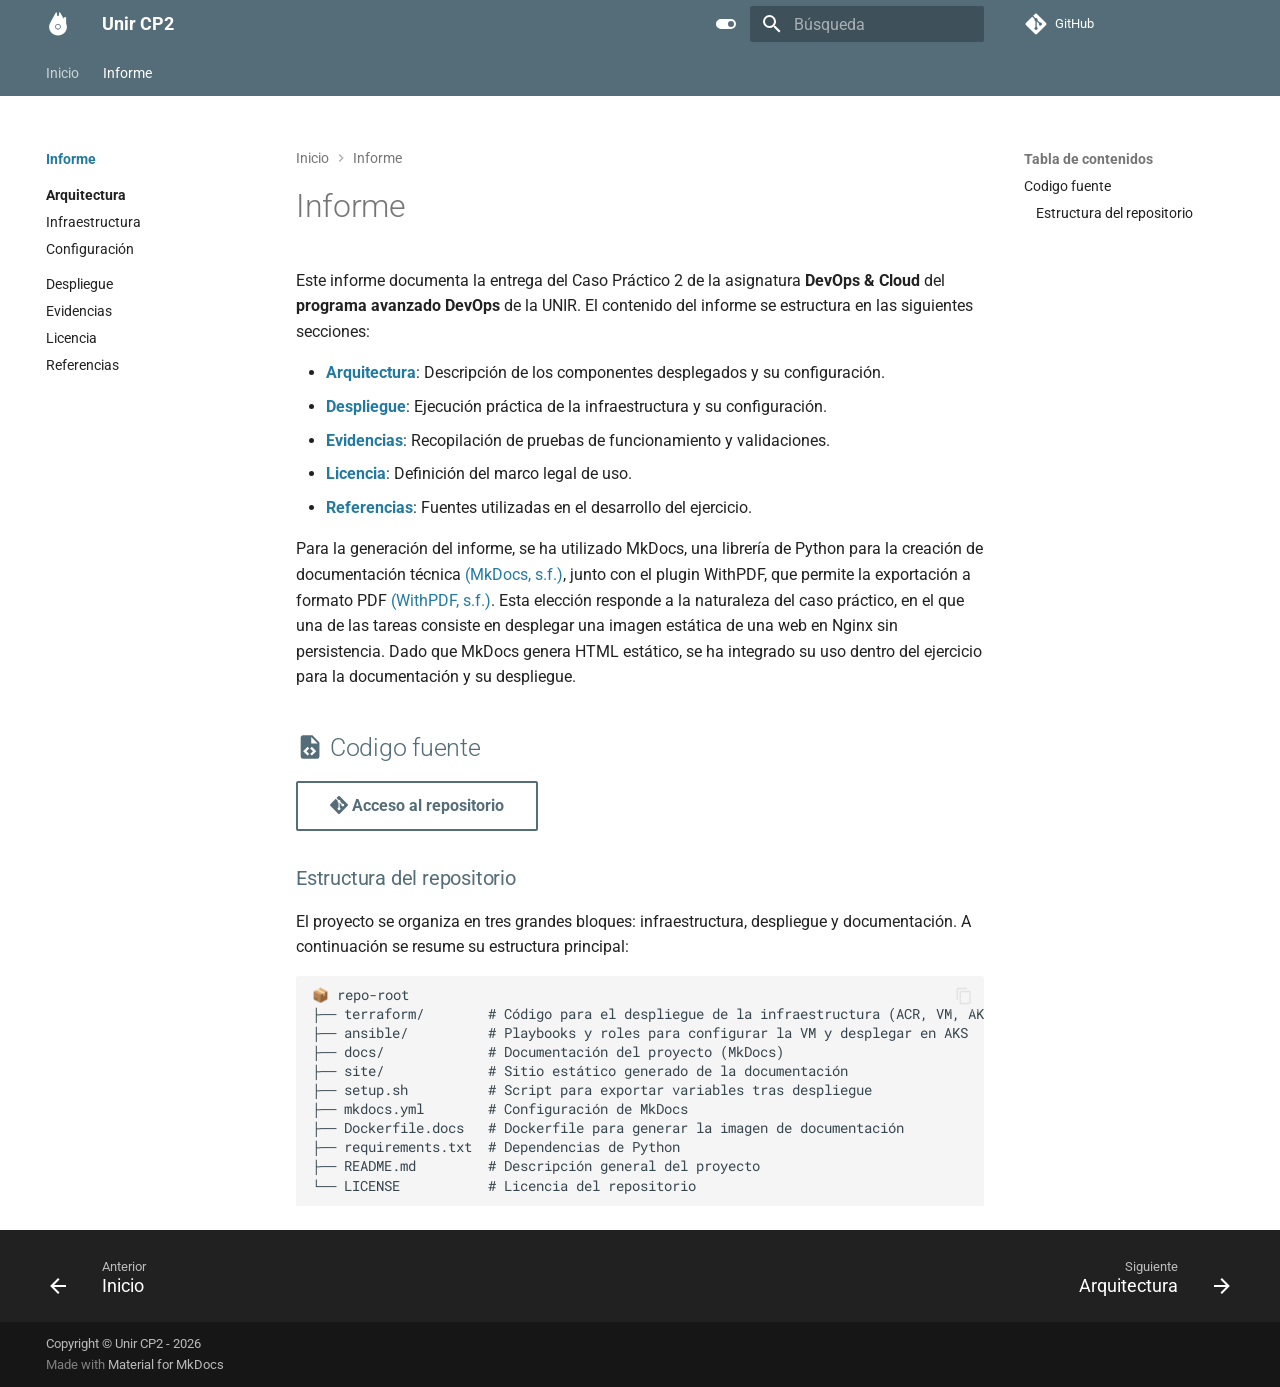
==== informe/index.html @ c14b5ed5 "Deploy docs from GitHub Actions" ====
<!doctype html>
<html lang="es" class="no-js">
  <head>
    
      <meta charset="utf-8">
      <meta name="viewport" content="width=device-width,initial-scale=1">
      
        <meta name="description" content="Automatización de Infraestructura en Azure con Terraform y Ansible">
      
      
        <meta name="author" content="Walter Reyes">
      
      
      
        <link rel="prev" href="..">
      
      
        <link rel="next" href="arquitectura/">
      
      
        
      
      
      <link rel="icon" href="../assets/images/favicon.ico">
      <meta name="generator" content="mkdocs-1.6.1, mkdocs-material-9.7.5">
    
    
      
        <title>Informe - Unir CP2</title>
      
    
    
      <link rel="stylesheet" href="../assets/stylesheets/main.484c7ddc.min.css">
      
        
        <link rel="stylesheet" href="../assets/stylesheets/palette.ab4e12ef.min.css">
      
      


    
    
      
    
    
      
        
        
        <link rel="preconnect" href="https://fonts.gstatic.com" crossorigin>
        <link rel="stylesheet" href="https://fonts.googleapis.com/css?family=Roboto:300,300i,400,400i,700,700i%7CRoboto+Mono:400,400i,700,700i&display=fallback">
        <style>:root{--md-text-font:"Roboto";--md-code-font:"Roboto Mono"}</style>
      
    
    
      <link rel="stylesheet" href="../assets/stylesheets/extra.css">
    
      <link rel="stylesheet" href="../assets/stylesheets/pdf-custom.css">
    
    <script>__md_scope=new URL("..",location),__md_hash=e=>[...e].reduce(((e,_)=>(e<<5)-e+_.charCodeAt(0)),0),__md_get=(e,_=localStorage,t=__md_scope)=>JSON.parse(_.getItem(t.pathname+"."+e)),__md_set=(e,_,t=localStorage,a=__md_scope)=>{try{t.setItem(a.pathname+"."+e,JSON.stringify(_))}catch(e){}}</script>
    
      

    
    
  </head>
  
  
    
    
      
    
    
    
    
    <body dir="ltr" data-md-color-scheme="default" data-md-color-primary="blue-grey" data-md-color-accent="teal">
  
    
    <input class="md-toggle" data-md-toggle="drawer" type="checkbox" id="__drawer" autocomplete="off">
    <input class="md-toggle" data-md-toggle="search" type="checkbox" id="__search" autocomplete="off">
    <label class="md-overlay" for="__drawer"></label>
    <div data-md-component="skip">
      
        
        <a href="#codigo-fuente" class="md-skip">
          Saltar a contenido
        </a>
      
    </div>
    <div data-md-component="announce">
      
    </div>
    
    
      

<header class="md-header" data-md-component="header">
  <nav class="md-header__inner md-grid" aria-label="Cabecera">
    <a href=".." title="Unir CP2" class="md-header__button md-logo" aria-label="Unir CP2" data-md-component="logo">
      
  <img src="../assets/images/favicon.svg" alt="logo">

    </a>
    <label class="md-header__button md-icon" for="__drawer">
      
      <svg xmlns="http://www.w3.org/2000/svg" viewBox="0 0 24 24"><path d="M3 6h18v2H3zm0 5h18v2H3zm0 5h18v2H3z"/></svg>
    </label>
    <div class="md-header__title" data-md-component="header-title">
      <div class="md-header__ellipsis">
        <div class="md-header__topic">
          <span class="md-ellipsis">
            Unir CP2
          </span>
        </div>
        <div class="md-header__topic" data-md-component="header-topic">
          <span class="md-ellipsis">
            
              Informe
            
          </span>
        </div>
      </div>
    </div>
    
      
        <form class="md-header__option" data-md-component="palette">
  
    
    
    
    <input class="md-option" data-md-color-media="" data-md-color-scheme="default" data-md-color-primary="blue-grey" data-md-color-accent="teal"  aria-label="Switch to dark mode"  type="radio" name="__palette" id="__palette_0">
    
      <label class="md-header__button md-icon" title="Switch to dark mode" for="__palette_1" hidden>
        <svg xmlns="http://www.w3.org/2000/svg" viewBox="0 0 24 24"><path d="M17 7H7a5 5 0 0 0-5 5 5 5 0 0 0 5 5h10a5 5 0 0 0 5-5 5 5 0 0 0-5-5m0 8a3 3 0 0 1-3-3 3 3 0 0 1 3-3 3 3 0 0 1 3 3 3 3 0 0 1-3 3"/></svg>
      </label>
    
  
    
    
    
    <input class="md-option" data-md-color-media="" data-md-color-scheme="slate" data-md-color-primary="blue-grey" data-md-color-accent="teal"  aria-label="Switch to light mode"  type="radio" name="__palette" id="__palette_1">
    
      <label class="md-header__button md-icon" title="Switch to light mode" for="__palette_0" hidden>
        <svg xmlns="http://www.w3.org/2000/svg" viewBox="0 0 24 24"><path d="M17 6H7c-3.31 0-6 2.69-6 6s2.69 6 6 6h10c3.31 0 6-2.69 6-6s-2.69-6-6-6m0 10H7c-2.21 0-4-1.79-4-4s1.79-4 4-4h10c2.21 0 4 1.79 4 4s-1.79 4-4 4M7 9c-1.66 0-3 1.34-3 3s1.34 3 3 3 3-1.34 3-3-1.34-3-3-3"/></svg>
      </label>
    
  
</form>
      
    
    
      <script>var palette=__md_get("__palette");if(palette&&palette.color){if("(prefers-color-scheme)"===palette.color.media){var media=matchMedia("(prefers-color-scheme: light)"),input=document.querySelector(media.matches?"[data-md-color-media='(prefers-color-scheme: light)']":"[data-md-color-media='(prefers-color-scheme: dark)']");palette.color.media=input.getAttribute("data-md-color-media"),palette.color.scheme=input.getAttribute("data-md-color-scheme"),palette.color.primary=input.getAttribute("data-md-color-primary"),palette.color.accent=input.getAttribute("data-md-color-accent")}for(var[key,value]of Object.entries(palette.color))document.body.setAttribute("data-md-color-"+key,value)}</script>
    
    
    
      
      
        <label class="md-header__button md-icon" for="__search">
          
          <svg xmlns="http://www.w3.org/2000/svg" viewBox="0 0 24 24"><path d="M9.5 3A6.5 6.5 0 0 1 16 9.5c0 1.61-.59 3.09-1.56 4.23l.27.27h.79l5 5-1.5 1.5-5-5v-.79l-.27-.27A6.52 6.52 0 0 1 9.5 16 6.5 6.5 0 0 1 3 9.5 6.5 6.5 0 0 1 9.5 3m0 2C7 5 5 7 5 9.5S7 14 9.5 14 14 12 14 9.5 12 5 9.5 5"/></svg>
        </label>
        <div class="md-search" data-md-component="search" role="dialog">
  <label class="md-search__overlay" for="__search"></label>
  <div class="md-search__inner" role="search">
    <form class="md-search__form" name="search">
      <input type="text" class="md-search__input" name="query" aria-label="Búsqueda" placeholder="Búsqueda" autocapitalize="off" autocorrect="off" autocomplete="off" spellcheck="false" data-md-component="search-query" required>
      <label class="md-search__icon md-icon" for="__search">
        
        <svg xmlns="http://www.w3.org/2000/svg" viewBox="0 0 24 24"><path d="M9.5 3A6.5 6.5 0 0 1 16 9.5c0 1.61-.59 3.09-1.56 4.23l.27.27h.79l5 5-1.5 1.5-5-5v-.79l-.27-.27A6.52 6.52 0 0 1 9.5 16 6.5 6.5 0 0 1 3 9.5 6.5 6.5 0 0 1 9.5 3m0 2C7 5 5 7 5 9.5S7 14 9.5 14 14 12 14 9.5 12 5 9.5 5"/></svg>
        
        <svg xmlns="http://www.w3.org/2000/svg" viewBox="0 0 24 24"><path d="M20 11v2H8l5.5 5.5-1.42 1.42L4.16 12l7.92-7.92L13.5 5.5 8 11z"/></svg>
      </label>
      <nav class="md-search__options" aria-label="Buscar">
        
        <button type="reset" class="md-search__icon md-icon" title="Limpiar" aria-label="Limpiar" tabindex="-1">
          
          <svg xmlns="http://www.w3.org/2000/svg" viewBox="0 0 24 24"><path d="M19 6.41 17.59 5 12 10.59 6.41 5 5 6.41 10.59 12 5 17.59 6.41 19 12 13.41 17.59 19 19 17.59 13.41 12z"/></svg>
        </button>
      </nav>
      
        <div class="md-search__suggest" data-md-component="search-suggest"></div>
      
    </form>
    <div class="md-search__output">
      <div class="md-search__scrollwrap" tabindex="0" data-md-scrollfix>
        <div class="md-search-result" data-md-component="search-result">
          <div class="md-search-result__meta">
            Inicializando búsqueda
          </div>
          <ol class="md-search-result__list" role="presentation"></ol>
        </div>
      </div>
    </div>
  </div>
</div>
      
    
    
      <div class="md-header__source">
        <a href="https://github.com/darioreyesr25/unir-cp2" title="Ir al repositorio" class="md-source" data-md-component="source">
  <div class="md-source__icon md-icon">
    
    <svg xmlns="http://www.w3.org/2000/svg" viewBox="0 0 448 512"><!--! Font Awesome Free 7.1.0 by @fontawesome - https://fontawesome.com License - https://fontawesome.com/license/free (Icons: CC BY 4.0, Fonts: SIL OFL 1.1, Code: MIT License) Copyright 2025 Fonticons, Inc.--><path d="M439.6 236.1 244 40.5c-5.4-5.5-12.8-8.5-20.4-8.5s-15 3-20.4 8.4L162.5 81l51.5 51.5c27.1-9.1 52.7 16.8 43.4 43.7l49.7 49.7c34.2-11.8 61.2 31 35.5 56.7-26.5 26.5-70.2-2.9-56-37.3L240.3 199v121.9c25.3 12.5 22.3 41.8 9.1 55-6.4 6.4-15.2 10.1-24.3 10.1s-17.8-3.6-24.3-10.1c-17.6-17.6-11.1-46.9 11.2-56v-123c-20.8-8.5-24.6-30.7-18.6-45L142.6 101 8.5 235.1C3 240.6 0 247.9 0 255.5s3 15 8.5 20.4l195.6 195.7c5.4 5.4 12.7 8.4 20.4 8.4s15-3 20.4-8.4l194.7-194.7c5.4-5.4 8.4-12.8 8.4-20.4s-3-15-8.4-20.4"/></svg>
  </div>
  <div class="md-source__repository">
    GitHub
  </div>
</a>
      </div>
    
  </nav>
  
</header>
    
    <div class="md-container" data-md-component="container">
      
      
        
          
            
<nav class="md-tabs" aria-label="Pestañas" data-md-component="tabs">
  <div class="md-grid">
    <ul class="md-tabs__list">
      
        
  
  
  
  
    <li class="md-tabs__item">
      <a href=".." class="md-tabs__link">
        
  
  
    
  
  Inicio

      </a>
    </li>
  

      
        
  
  
  
    
  
  
    
    
      <li class="md-tabs__item md-tabs__item--active">
        <a href="./" class="md-tabs__link">
          
  
  
    
  
  Informe

        </a>
      </li>
    
  

      
    </ul>
  </div>
</nav>
          
        
      
      <main class="md-main" data-md-component="main">
        <div class="md-main__inner md-grid">
          
            
              
              <div class="md-sidebar md-sidebar--primary" data-md-component="sidebar" data-md-type="navigation" >
                <div class="md-sidebar__scrollwrap">
                  <div class="md-sidebar__inner">
                    


  


<nav class="md-nav md-nav--primary md-nav--lifted" aria-label="Navegación" data-md-level="0">
  <label class="md-nav__title" for="__drawer">
    <a href=".." title="Unir CP2" class="md-nav__button md-logo" aria-label="Unir CP2" data-md-component="logo">
      
  <img src="../assets/images/favicon.svg" alt="logo">

    </a>
    Unir CP2
  </label>
  
    <div class="md-nav__source">
      <a href="https://github.com/darioreyesr25/unir-cp2" title="Ir al repositorio" class="md-source" data-md-component="source">
  <div class="md-source__icon md-icon">
    
    <svg xmlns="http://www.w3.org/2000/svg" viewBox="0 0 448 512"><!--! Font Awesome Free 7.1.0 by @fontawesome - https://fontawesome.com License - https://fontawesome.com/license/free (Icons: CC BY 4.0, Fonts: SIL OFL 1.1, Code: MIT License) Copyright 2025 Fonticons, Inc.--><path d="M439.6 236.1 244 40.5c-5.4-5.5-12.8-8.5-20.4-8.5s-15 3-20.4 8.4L162.5 81l51.5 51.5c27.1-9.1 52.7 16.8 43.4 43.7l49.7 49.7c34.2-11.8 61.2 31 35.5 56.7-26.5 26.5-70.2-2.9-56-37.3L240.3 199v121.9c25.3 12.5 22.3 41.8 9.1 55-6.4 6.4-15.2 10.1-24.3 10.1s-17.8-3.6-24.3-10.1c-17.6-17.6-11.1-46.9 11.2-56v-123c-20.8-8.5-24.6-30.7-18.6-45L142.6 101 8.5 235.1C3 240.6 0 247.9 0 255.5s3 15 8.5 20.4l195.6 195.7c5.4 5.4 12.7 8.4 20.4 8.4s15-3 20.4-8.4l194.7-194.7c5.4-5.4 8.4-12.8 8.4-20.4s-3-15-8.4-20.4"/></svg>
  </div>
  <div class="md-source__repository">
    GitHub
  </div>
</a>
    </div>
  
  <ul class="md-nav__list" data-md-scrollfix>
    
      
      
  
  
  
  
    <li class="md-nav__item">
      <a href=".." class="md-nav__link">
        
  
  
  <span class="md-ellipsis">
    
  
    Inicio
  

    
  </span>
  
  

      </a>
    </li>
  

    
      
      
  
  
    
  
  
  
    
    
      
        
          
        
      
        
      
        
      
        
      
        
      
        
      
    
    
    
      
        
        
      
      
        
      
    
    
    <li class="md-nav__item md-nav__item--active md-nav__item--section md-nav__item--nested">
      
        
        
        <input class="md-nav__toggle md-toggle " type="checkbox" id="__nav_2" checked>
        
          
          <div class="md-nav__link md-nav__container">
            <a href="./" class="md-nav__link md-nav__link--active">
              
  
  
  <span class="md-ellipsis">
    
  
    Informe
  

    
  </span>
  
  

            </a>
            
              
              <label class="md-nav__link md-nav__link--active" for="__nav_2" id="__nav_2_label" tabindex="">
                <span class="md-nav__icon md-icon"></span>
              </label>
            
          </div>
        
        <nav class="md-nav" data-md-level="1" aria-labelledby="__nav_2_label" aria-expanded="true">
          <label class="md-nav__title" for="__nav_2">
            <span class="md-nav__icon md-icon"></span>
            
  
    Informe
  

          </label>
          <ul class="md-nav__list" data-md-scrollfix>
            
              
            
              
                
  
  
  
  
    
    
      
        
          
        
      
        
      
        
      
    
    
    
      
      
        
          
          
        
      
    
    
    <li class="md-nav__item md-nav__item--section md-nav__item--nested">
      
        
        
        <input class="md-nav__toggle md-toggle " type="checkbox" id="__nav_2_2" >
        
          
          <div class="md-nav__link md-nav__container">
            <a href="arquitectura/" class="md-nav__link ">
              
  
  
  <span class="md-ellipsis">
    
  
    Arquitectura
  

    
  </span>
  
  

            </a>
            
              
              <label class="md-nav__link " for="__nav_2_2" id="__nav_2_2_label" tabindex="">
                <span class="md-nav__icon md-icon"></span>
              </label>
            
          </div>
        
        <nav class="md-nav" data-md-level="2" aria-labelledby="__nav_2_2_label" aria-expanded="false">
          <label class="md-nav__title" for="__nav_2_2">
            <span class="md-nav__icon md-icon"></span>
            
  
    Arquitectura
  

          </label>
          <ul class="md-nav__list" data-md-scrollfix>
            
              
            
              
                
  
  
  
  
    <li class="md-nav__item">
      <a href="arquitectura/infraestructura/" class="md-nav__link">
        
  
  
  <span class="md-ellipsis">
    
  
    Infraestructura
  

    
  </span>
  
  

      </a>
    </li>
  

              
            
              
                
  
  
  
  
    <li class="md-nav__item">
      <a href="arquitectura/configuracion/" class="md-nav__link">
        
  
  
  <span class="md-ellipsis">
    
  
    Configuración
  

    
  </span>
  
  

      </a>
    </li>
  

              
            
          </ul>
        </nav>
      
    </li>
  

              
            
              
                
  
  
  
  
    <li class="md-nav__item">
      <a href="despliegue/" class="md-nav__link">
        
  
  
  <span class="md-ellipsis">
    
  
    Despliegue
  

    
  </span>
  
  

      </a>
    </li>
  

              
            
              
                
  
  
  
  
    <li class="md-nav__item">
      <a href="evidencias/" class="md-nav__link">
        
  
  
  <span class="md-ellipsis">
    
  
    Evidencias
  

    
  </span>
  
  

      </a>
    </li>
  

              
            
              
                
  
  
  
  
    <li class="md-nav__item">
      <a href="licencia/" class="md-nav__link">
        
  
  
  <span class="md-ellipsis">
    
  
    Licencia
  

    
  </span>
  
  

      </a>
    </li>
  

              
            
              
                
  
  
  
  
    <li class="md-nav__item">
      <a href="referencias/" class="md-nav__link">
        
  
  
  <span class="md-ellipsis">
    
  
    Referencias
  

    
  </span>
  
  

      </a>
    </li>
  

              
            
          </ul>
        </nav>
      
    </li>
  

    
  </ul>
</nav>
                  </div>
                </div>
              </div>
            
            
              
              <div class="md-sidebar md-sidebar--secondary" data-md-component="sidebar" data-md-type="toc" >
                <div class="md-sidebar__scrollwrap">
                  <div class="md-sidebar__inner">
                    

<nav class="md-nav md-nav--secondary" aria-label="Tabla de contenidos">
  
  
  
  
    <label class="md-nav__title" for="__toc">
      <span class="md-nav__icon md-icon"></span>
      Tabla de contenidos
    </label>
    <ul class="md-nav__list" data-md-component="toc" data-md-scrollfix>
      
        <li class="md-nav__item">
  <a href="#codigo-fuente" class="md-nav__link">
    <span class="md-ellipsis">
      
        Codigo fuente
      
    </span>
  </a>
  
    <nav class="md-nav" aria-label="Codigo fuente">
      <ul class="md-nav__list">
        
          <li class="md-nav__item">
  <a href="#estructura-del-repositorio" class="md-nav__link">
    <span class="md-ellipsis">
      
        Estructura del repositorio
      
    </span>
  </a>
  
</li>
        
      </ul>
    </nav>
  
</li>
      
    </ul>
  
</nav>
                  </div>
                </div>
              </div>
            
          
          
            <div class="md-content" data-md-component="content">
              
                



  


  <nav class="md-path" aria-label="Navegación" >
    <ol class="md-path__list">
      
        
  
  
    <li class="md-path__item">
      <a href=".." class="md-path__link">
        
  <span class="md-ellipsis">
    Inicio
  </span>

      </a>
    </li>
  

      
      
        
  
  
    
    
      <li class="md-path__item">
        <a href="./" class="md-path__link">
          
  <span class="md-ellipsis">
    Informe
  </span>

        </a>
      </li>
    
  

      
    </ol>
  </nav>

              
              <article class="md-content__inner md-typeset">
                
                  


  
  


<h1 id="informe">Informe<a class="headerlink" href="#informe" title="Permanent link">&para;</a></h1>
<p>Este informe documenta la entrega del Caso Práctico 2 de la asignatura <strong>DevOps &amp; Cloud</strong> del <strong>programa avanzado DevOps</strong> de la UNIR. El contenido del informe se estructura en las siguientes secciones:  </p>
<ul>
<li><strong><a href="arquitectura/">Arquitectura</a></strong>: Descripción de los componentes desplegados y su configuración.  </li>
<li><strong><a href="despliegue/">Despliegue</a></strong>: Ejecución práctica de la infraestructura y su configuración.  </li>
<li><strong><a href="evidencias/">Evidencias</a></strong>: Recopilación de pruebas de funcionamiento y validaciones.  </li>
<li><strong><a href="licencia/">Licencia</a></strong>: Definición del marco legal de uso.  </li>
<li><strong><a href="referencias/">Referencias</a></strong>: Fuentes utilizadas en el desarrollo del ejercicio.  </li>
</ul>
<p>Para la generación del informe, se ha utilizado MkDocs, una librería de Python para la creación de documentación técnica <a href="referencias/#herramientas-usadas">(MkDocs, s.f.)</a>, junto con el plugin WithPDF, que permite la exportación a formato PDF <a href="referencias/#herramientas-usadas">(WithPDF, s.f.)</a>. Esta elección responde a la naturaleza del caso práctico, en el que una de las tareas consiste en desplegar una imagen estática de una web en Nginx sin persistencia. Dado que MkDocs genera HTML estático, se ha integrado su uso dentro del ejercicio para la documentación y su despliegue.</p>
<h2 id="codigo-fuente"><span class="twemoji"><svg xmlns="http://www.w3.org/2000/svg" viewBox="0 0 24 24"><path d="M13 9h5.5L13 3.5zM6 2h8l6 6v12a2 2 0 0 1-2 2H6a2 2 0 0 1-2-2V4c0-1.11.89-2 2-2m.12 13.5 3.74 3.74 1.42-1.41-2.33-2.33 2.33-2.33-1.42-1.41zm11.16 0-3.74-3.74-1.42 1.41 2.33 2.33-2.33 2.33 1.42 1.41z"/></svg></span> Codigo fuente<a class="headerlink" href="#codigo-fuente" title="Permanent link">&para;</a></h2>
<p><a class="md-button" href="https://github.com/darioreyesr25/unir-cp2"><span class="twemoji"><svg xmlns="http://www.w3.org/2000/svg" viewBox="0 0 24 24"><path d="M23.546 10.93 13.067.452a1.55 1.55 0 0 0-2.188 0L8.708 2.627l2.76 2.76a1.838 1.838 0 0 1 2.327 2.341l2.658 2.66a1.838 1.838 0 0 1 1.9 3.039 1.837 1.837 0 0 1-2.6 0 1.85 1.85 0 0 1-.404-1.996L12.86 8.955v6.525c.176.086.342.203.488.348a1.85 1.85 0 0 1 0 2.6 1.844 1.844 0 0 1-2.609 0 1.834 1.834 0 0 1 0-2.598c.182-.18.387-.316.605-.406V8.835a1.834 1.834 0 0 1-.996-2.41L7.636 3.7.45 10.881c-.6.605-.6 1.584 0 2.189l10.48 10.477a1.545 1.545 0 0 0 2.186 0l10.43-10.43a1.544 1.544 0 0 0 0-2.187"/></svg></span> Acceso al repositorio</a></p>
<h3 id="estructura-del-repositorio">Estructura del repositorio<a class="headerlink" href="#estructura-del-repositorio" title="Permanent link">&para;</a></h3>
<p>El proyecto se organiza en tres grandes bloques: infraestructura, despliegue y documentación. A continuación se resume su estructura principal:</p>
<div class="highlight"><pre><span></span><code>📦 repo-root
├── terraform/        # Código para el despliegue de la infraestructura (ACR, VM, AKS)
├── ansible/          # Playbooks y roles para configurar la VM y desplegar en AKS
├── docs/             # Documentación del proyecto (MkDocs)
├── site/             # Sitio estático generado de la documentación
├── setup.sh          # Script para exportar variables tras despliegue
├── mkdocs.yml        # Configuración de MkDocs
├── Dockerfile.docs   # Dockerfile para generar la imagen de documentación
├── requirements.txt  # Dependencias de Python
├── README.md         # Descripción general del proyecto
└── LICENSE           # Licencia del repositorio
</code></pre></div>












                
              </article>
            </div>
          
          
  <script>var tabs=__md_get("__tabs");if(Array.isArray(tabs))e:for(var set of document.querySelectorAll(".tabbed-set")){var labels=set.querySelector(".tabbed-labels");for(var tab of tabs)for(var label of labels.getElementsByTagName("label"))if(label.innerText.trim()===tab){var input=document.getElementById(label.htmlFor);input.checked=!0;continue e}}</script>

<script>var target=document.getElementById(location.hash.slice(1));target&&target.name&&(target.checked=target.name.startsWith("__tabbed_"))</script>
        </div>
        
          <button type="button" class="md-top md-icon" data-md-component="top" hidden>
  
  <svg xmlns="http://www.w3.org/2000/svg" viewBox="0 0 24 24"><path d="M13 20h-2V8l-5.5 5.5-1.42-1.42L12 4.16l7.92 7.92-1.42 1.42L13 8z"/></svg>
  Volver al principio
</button>
        
      </main>
      
        <footer class="md-footer">
  
    
      
      <nav class="md-footer__inner md-grid" aria-label="Pie" >
        
          
          <a href=".." class="md-footer__link md-footer__link--prev" aria-label="Anterior: Inicio">
            <div class="md-footer__button md-icon">
              
              <svg xmlns="http://www.w3.org/2000/svg" viewBox="0 0 24 24"><path d="M20 11v2H8l5.5 5.5-1.42 1.42L4.16 12l7.92-7.92L13.5 5.5 8 11z"/></svg>
            </div>
            <div class="md-footer__title">
              <span class="md-footer__direction">
                Anterior
              </span>
              <div class="md-ellipsis">
                Inicio
              </div>
            </div>
          </a>
        
        
          
          <a href="arquitectura/" class="md-footer__link md-footer__link--next" aria-label="Siguiente: Arquitectura">
            <div class="md-footer__title">
              <span class="md-footer__direction">
                Siguiente
              </span>
              <div class="md-ellipsis">
                Arquitectura
              </div>
            </div>
            <div class="md-footer__button md-icon">
              
              <svg xmlns="http://www.w3.org/2000/svg" viewBox="0 0 24 24"><path d="M4 11v2h12l-5.5 5.5 1.42 1.42L19.84 12l-7.92-7.92L10.5 5.5 16 11z"/></svg>
            </div>
          </a>
        
      </nav>
    
  
  <div class="md-footer-meta md-typeset">
    <div class="md-footer-meta__inner md-grid">
      <div class="md-copyright">
  
    <div class="md-copyright__highlight">
      Copyright &copy; Unir CP2 - 2026
    </div>
  
  
    Made with
    <a href="https://squidfunk.github.io/mkdocs-material/" target="_blank" rel="noopener">
      Material for MkDocs
    </a>
  
</div>
      
    </div>
  </div>
</footer>
      
    </div>
    <div class="md-dialog" data-md-component="dialog">
      <div class="md-dialog__inner md-typeset"></div>
    </div>
    
    
    
      
      
      <script id="__config" type="application/json">{"annotate": null, "base": "..", "features": ["navigation.path", "navigation.tracking", "navigation.tabs", "navigation.instant", "navigation.sections", "navigation.footer", "navigation.top", "search.suggest", "search.highlight", "content.code.copy", "content.tabs.link", "navigation.indexes"], "search": "../assets/javascripts/workers/search.2c215733.min.js", "tags": null, "translations": {"clipboard.copied": "Copiado al portapapeles", "clipboard.copy": "Copiar al portapapeles", "search.result.more.one": "1 m\u00e1s en esta p\u00e1gina", "search.result.more.other": "# m\u00e1s en esta p\u00e1gina", "search.result.none": "No se encontraron documentos", "search.result.one": "1 documento encontrado", "search.result.other": "# documentos encontrados", "search.result.placeholder": "Teclee para comenzar b\u00fasqueda", "search.result.term.missing": "Falta", "select.version": "Seleccionar versi\u00f3n"}, "version": null}</script>
    
    
      <script src="../assets/javascripts/bundle.79ae519e.min.js"></script>
      
        <script src="../assets/javascripts/extra.js"></script>
      
        <script src="https://viewer.diagrams.net/js/viewer-static.min.js"></script>
      
        <script src="../assets/javascripts/drawio-reload.js"></script>
      
    
  </body>
</html>
---- assets/stylesheets/main.484c7ddc.min.css ----
@charset "UTF-8";html{-webkit-text-size-adjust:none;-moz-text-size-adjust:none;text-size-adjust:none;box-sizing:border-box}*,:after,:before{box-sizing:inherit}@media (prefers-reduced-motion){*,:after,:before{transition:none!important}}body{margin:0}a,button,input,label{-webkit-tap-highlight-color:transparent}a{color:inherit;text-decoration:none}hr{border:0;box-sizing:initial;display:block;height:.05rem;overflow:visible;padding:0}small{font-size:80%}sub,sup{line-height:1em}img{border-style:none}table{border-collapse:initial;border-spacing:0}td,th{font-weight:400;vertical-align:top}button{background:#0000;border:0;font-family:inherit;font-size:inherit;margin:0;padding:0}input{border:0;outline:none}:root{--md-primary-fg-color:#4051b5;--md-primary-fg-color--light:#5d6cc0;--md-primary-fg-color--dark:#303fa1;--md-primary-bg-color:#fff;--md-primary-bg-color--light:#ffffffb3;--md-accent-fg-color:#526cfe;--md-accent-fg-color--transparent:#526cfe1a;--md-accent-bg-color:#fff;--md-accent-bg-color--light:#ffffffb3}[data-md-color-scheme=default]{color-scheme:light}[data-md-color-scheme=default] img[src$="#gh-dark-mode-only"],[data-md-color-scheme=default] img[src$="#only-dark"]{display:none}:root,[data-md-color-scheme=default]{--md-hue:225deg;--md-default-fg-color:#000000de;--md-default-fg-color--light:#0000008a;--md-default-fg-color--lighter:#00000052;--md-default-fg-color--lightest:#00000012;--md-default-bg-color:#fff;--md-default-bg-color--light:#ffffffb3;--md-default-bg-color--lighter:#ffffff4d;--md-default-bg-color--lightest:#ffffff1f;--md-code-fg-color:#36464e;--md-code-bg-color:#f5f5f5;--md-code-bg-color--light:#f5f5f5b3;--md-code-bg-color--lighter:#f5f5f54d;--md-code-hl-color:#4287ff;--md-code-hl-color--light:#4287ff1a;--md-code-hl-number-color:#d52a2a;--md-code-hl-special-color:#db1457;--md-code-hl-function-color:#a846b9;--md-code-hl-constant-color:#6e59d9;--md-code-hl-keyword-color:#3f6ec6;--md-code-hl-string-color:#1c7d4d;--md-code-hl-name-color:var(--md-code-fg-color);--md-code-hl-operator-color:var(--md-default-fg-color--light);--md-code-hl-punctuation-color:var(--md-default-fg-color--light);--md-code-hl-comment-color:var(--md-default-fg-color--light);--md-code-hl-generic-color:var(--md-default-fg-color--light);--md-code-hl-variable-color:var(--md-default-fg-color--light);--md-typeset-color:var(--md-default-fg-color);--md-typeset-a-color:var(--md-primary-fg-color);--md-typeset-del-color:#f5503d26;--md-typeset-ins-color:#0bd57026;--md-typeset-kbd-color:#fafafa;--md-typeset-kbd-accent-color:#fff;--md-typeset-kbd-border-color:#b8b8b8;--md-typeset-mark-color:#ffff0080;--md-typeset-table-color:#0000001f;--md-typeset-table-color--light:rgba(0,0,0,.035);--md-admonition-fg-color:var(--md-default-fg-color);--md-admonition-bg-color:var(--md-default-bg-color);--md-warning-fg-color:#000000de;--md-warning-bg-color:#ff9;--md-footer-fg-color:#fff;--md-footer-fg-color--light:#ffffffb3;--md-footer-fg-color--lighter:#ffffff73;--md-footer-bg-color:#000000de;--md-footer-bg-color--dark:#00000052;--md-shadow-z1:0 0.2rem 0.5rem #0000000d,0 0 0.05rem #0000001a;--md-shadow-z2:0 0.2rem 0.5rem #0000001a,0 0 0.05rem #00000040;--md-shadow-z3:0 0.2rem 0.5rem #0003,0 0 0.05rem #00000059}.md-icon svg{fill:currentcolor;display:block;height:1.2rem;width:1.2rem}body{-webkit-font-smoothing:antialiased;-moz-osx-font-smoothing:grayscale;--md-text-font-family:var(--md-text-font,_),-apple-system,BlinkMacSystemFont,Helvetica,Arial,sans-serif;--md-code-font-family:var(--md-code-font,_),SFMono-Regular,Consolas,Menlo,monospace}aside,body,input{font-feature-settings:"kern","liga";color:var(--md-typeset-color);font-family:var(--md-text-font-family)}code,kbd,pre{font-feature-settings:"kern";font-family:var(--md-code-font-family)}:root{--md-typeset-table-sort-icon:url('data:image/svg+xml;charset=utf-8,<svg xmlns="http://www.w3.org/2000/svg" viewBox="0 0 24 24"><path d="m18 21-4-4h3V7h-3l4-4 4 4h-3v10h3M2 19v-2h10v2M2 13v-2h7v2M2 7V5h4v2z"/></svg>');--md-typeset-table-sort-icon--asc:url('data:image/svg+xml;charset=utf-8,<svg xmlns="http://www.w3.org/2000/svg" viewBox="0 0 24 24"><path d="M19 17h3l-4 4-4-4h3V3h2M2 17h10v2H2M6 5v2H2V5m0 6h7v2H2z"/></svg>');--md-typeset-table-sort-icon--desc:url('data:image/svg+xml;charset=utf-8,<svg xmlns="http://www.w3.org/2000/svg" viewBox="0 0 24 24"><path d="M19 7h3l-4-4-4 4h3v14h2M2 17h10v2H2M6 5v2H2V5m0 6h7v2H2z"/></svg>')}.md-typeset{-webkit-print-color-adjust:exact;color-adjust:exact;font-size:.8rem;line-height:1.6;overflow-wrap:break-word}@media print{.md-typeset{font-size:.68rem}}.md-typeset blockquote,.md-typeset dl,.md-typeset figure,.md-typeset ol,.md-typeset pre,.md-typeset ul{margin-bottom:1em;margin-top:1em}.md-typeset h1{color:var(--md-default-fg-color--light);font-size:2em;line-height:1.3;margin:0 0 1.25em}.md-typeset h1,.md-typeset h2{font-weight:300;letter-spacing:-.01em}.md-typeset h2{font-size:1.5625em;line-height:1.4;margin:1.6em 0 .64em}.md-typeset h3{font-size:1.25em;font-weight:400;letter-spacing:-.01em;line-height:1.5;margin:1.6em 0 .8em}.md-typeset h2+h3{margin-top:.8em}.md-typeset h4{font-weight:700;letter-spacing:-.01em;margin:1em 0}.md-typeset h5,.md-typeset h6{color:var(--md-default-fg-color--light);font-size:.8em;font-weight:700;letter-spacing:-.01em;margin:1.25em 0}.md-typeset h5{text-transform:uppercase}.md-typeset h5 code{text-transform:none}.md-typeset hr{border-bottom:.05rem solid var(--md-default-fg-color--lightest);display:flow-root;margin:1.5em 0}.md-typeset a{color:var(--md-typeset-a-color);word-break:break-word}.md-typeset a,.md-typeset a:before{transition:color 125ms}.md-typeset a:focus,.md-typeset a:hover{color:var(--md-accent-fg-color)}.md-typeset a:focus code,.md-typeset a:hover code{background-color:var(--md-accent-fg-color--transparent);color:var(--md-accent-fg-color)}.md-typeset a code{color:var(--md-typeset-a-color)}.md-typeset a.focus-visible{outline-color:var(--md-accent-fg-color);outline-offset:.2rem}.md-typeset code,.md-typeset kbd,.md-typeset pre{color:var(--md-code-fg-color);direction:ltr;font-variant-ligatures:none;transition:background-color 125ms}@media print{.md-typeset code,.md-typeset kbd,.md-typeset pre{white-space:pre-wrap}}.md-typeset code{background-color:var(--md-code-bg-color);border-radius:.1rem;-webkit-box-decoration-break:clone;box-decoration-break:clone;font-size:.85em;padding:0 .2941176471em;transition:color 125ms,background-color 125ms;word-break:break-word}.md-typeset code:not(.focus-visible){-webkit-tap-highlight-color:transparent;outline:none}.md-typeset pre{display:flow-root;line-height:1.4;position:relative}.md-typeset pre>code{-webkit-box-decoration-break:slice;box-decoration-break:slice;box-shadow:none;display:block;margin:0;outline-color:var(--md-accent-fg-color);overflow:auto;padding:.7720588235em 1.1764705882em;scrollbar-color:var(--md-default-fg-color--lighter) #0000;scrollbar-width:thin;touch-action:auto;word-break:normal}.md-typeset pre>code:hover{scrollbar-color:var(--md-accent-fg-color) #0000}.md-typeset pre>code::-webkit-scrollbar{height:.2rem;width:.2rem}.md-typeset pre>code::-webkit-scrollbar-thumb{background-color:var(--md-default-fg-color--lighter)}.md-typeset pre>code::-webkit-scrollbar-thumb:hover{background-color:var(--md-accent-fg-color)}.md-typeset kbd{background-color:var(--md-typeset-kbd-color);border-radius:.1rem;box-shadow:0 .1rem 0 .05rem var(--md-typeset-kbd-border-color),0 .1rem 0 var(--md-typeset-kbd-border-color),0 -.1rem .2rem var(--md-typeset-kbd-accent-color) inset;color:var(--md-default-fg-color);display:inline-block;font-size:.75em;padding:0 .6666666667em;vertical-align:text-top;word-break:break-word}.md-typeset mark{background-color:var(--md-typeset-mark-color);-webkit-box-decoration-break:clone;box-decoration-break:clone;color:inherit;word-break:break-word}.md-typeset abbr{cursor:help;text-decoration:none}.md-typeset [data-preview],.md-typeset abbr{border-bottom:.05rem dotted var(--md-default-fg-color--light)}.md-typeset small{opacity:.75}[dir=ltr] .md-typeset sub,[dir=ltr] .md-typeset sup{margin-left:.078125em}[dir=rtl] .md-typeset sub,[dir=rtl] .md-typeset sup{margin-right:.078125em}[dir=ltr] .md-typeset blockquote{padding-left:.6rem}[dir=rtl] .md-typeset blockquote{padding-right:.6rem}[dir=ltr] .md-typeset blockquote{border-left:.2rem solid var(--md-default-fg-color--lighter)}[dir=rtl] .md-typeset blockquote{border-right:.2rem solid var(--md-default-fg-color--lighter)}.md-typeset blockquote{color:var(--md-default-fg-color--light);margin-left:0;margin-right:0}.md-typeset ul{list-style-type:disc}.md-typeset ul[type]{list-style-type:revert-layer}[dir=ltr] .md-typeset ol,[dir=ltr] .md-typeset ul{margin-left:.625em}[dir=rtl] .md-typeset ol,[dir=rtl] .md-typeset ul{margin-right:.625em}.md-typeset ol,.md-typeset ul{padding:0}.md-typeset ol:not([hidden]),.md-typeset ul:not([hidden]){display:flow-root}.md-typeset ol ol,.md-typeset ul ol{list-style-type:lower-alpha}.md-typeset ol ol ol,.md-typeset ul ol ol{list-style-type:lower-roman}.md-typeset ol ol ol ol,.md-typeset ul ol ol ol{list-style-type:upper-alpha}.md-typeset ol ol ol ol ol,.md-typeset ul ol ol ol ol{list-style-type:upper-roman}.md-typeset ol[type],.md-typeset ul[type]{list-style-type:revert-layer}[dir=ltr] .md-typeset ol li,[dir=ltr] .md-typeset ul li{margin-left:1.25em}[dir=rtl] .md-typeset ol li,[dir=rtl] .md-typeset ul li{margin-right:1.25em}.md-typeset ol li,.md-typeset ul li{margin-bottom:.5em}.md-typeset ol li blockquote,.md-typeset ol li p,.md-typeset ul li blockquote,.md-typeset ul li p{margin:.5em 0}.md-typeset ol li:last-child,.md-typeset ul li:last-child{margin-bottom:0}[dir=ltr] .md-typeset ol li ol,[dir=ltr] .md-typeset ol li ul,[dir=ltr] .md-typeset ul li ol,[dir=ltr] .md-typeset ul li ul{margin-left:.625em}[dir=rtl] .md-typeset ol li ol,[dir=rtl] .md-typeset ol li ul,[dir=rtl] .md-typeset ul li ol,[dir=rtl] .md-typeset ul li ul{margin-right:.625em}.md-typeset ol li ol,.md-typeset ol li ul,.md-typeset ul li ol,.md-typeset ul li ul{margin-bottom:.5em;margin-top:.5em}[dir=ltr] .md-typeset dd{margin-left:1.875em}[dir=rtl] .md-typeset dd{margin-right:1.875em}.md-typeset dd{margin-bottom:1.5em;margin-top:1em}.md-typeset img,.md-typeset svg,.md-typeset video{height:auto;max-width:100%}.md-typeset img[align=left]{margin:1em 1em 1em 0}.md-typeset img[align=right]{margin:1em 0 1em 1em}.md-typeset img[align]:only-child{margin-top:0}.md-typeset figure{display:flow-root;margin:1em auto;max-width:100%;text-align:center;width:fit-content}.md-typeset figure img{display:block;margin:0 auto}.md-typeset figcaption{font-style:italic;margin:1em auto;max-width:24rem}.md-typeset iframe{max-width:100%}.md-typeset table:not([class]){background-color:var(--md-default-bg-color);border:.05rem solid var(--md-typeset-table-color);border-radius:.1rem;display:inline-block;font-size:.64rem;max-width:100%;overflow:auto;touch-action:auto}@media print{.md-typeset table:not([class]){display:table}}.md-typeset table:not([class])+*{margin-top:1.5em}.md-typeset table:not([class]) td>:first-child,.md-typeset table:not([class]) th>:first-child{margin-top:0}.md-typeset table:not([class]) td>:last-child,.md-typeset table:not([class]) th>:last-child{margin-bottom:0}.md-typeset table:not([class]) td:not([align]),.md-typeset table:not([class]) th:not([align]){text-align:left}[dir=rtl] .md-typeset table:not([class]) td:not([align]),[dir=rtl] .md-typeset table:not([class]) th:not([align]){text-align:right}.md-typeset table:not([class]) th{font-weight:700;min-width:5rem;padding:.9375em 1.25em;vertical-align:top}.md-typeset table:not([class]) td{border-top:.05rem solid var(--md-typeset-table-color);padding:.9375em 1.25em;vertical-align:top}.md-typeset table:not([class]) tbody tr{transition:background-color 125ms}.md-typeset table:not([class]) tbody tr:hover{background-color:var(--md-typeset-table-color--light);box-shadow:0 .05rem 0 var(--md-default-bg-color) inset}.md-typeset table:not([class]) a{word-break:normal}.md-typeset table th[role=columnheader]{cursor:pointer}[dir=ltr] .md-typeset table th[role=columnheader]:after{margin-left:.5em}[dir=rtl] .md-typeset table th[role=columnheader]:after{margin-right:.5em}.md-typeset table th[role=columnheader]:after{content:"";display:inline-block;height:1.2em;-webkit-mask-image:var(--md-typeset-table-sort-icon);mask-image:var(--md-typeset-table-sort-icon);-webkit-mask-repeat:no-repeat;mask-repeat:no-repeat;-webkit-mask-size:contain;mask-size:contain;transition:background-color 125ms;vertical-align:text-bottom;width:1.2em}.md-typeset table th[role=columnheader]:hover:after{background-color:var(--md-default-fg-color--lighter)}.md-typeset table th[role=columnheader][aria-sort=ascending]:after{background-color:var(--md-default-fg-color--light);-webkit-mask-image:var(--md-typeset-table-sort-icon--asc);mask-image:var(--md-typeset-table-sort-icon--asc)}.md-typeset table th[role=columnheader][aria-sort=descending]:after{background-color:var(--md-default-fg-color--light);-webkit-mask-image:var(--md-typeset-table-sort-icon--desc);mask-image:var(--md-typeset-table-sort-icon--desc)}.md-typeset__scrollwrap{margin:1em -.8rem;overflow-x:auto;touch-action:auto}.md-typeset__table{display:inline-block;margin-bottom:.5em;padding:0 .8rem}@media print{.md-typeset__table{display:block}}html .md-typeset__table table{display:table;margin:0;overflow:hidden;width:100%}@media screen and (max-width:44.984375em){.md-content__inner>pre{margin:1em -.8rem}.md-content__inner>pre code{border-radius:0}}.md-typeset .md-author{border-radius:100%;display:block;flex-shrink:0;height:1.6rem;overflow:hidden;position:relative;transition:color 125ms,transform 125ms;width:1.6rem}.md-typeset .md-author img{display:block}.md-typeset .md-author--more{background:var(--md-default-fg-color--lightest);color:var(--md-default-fg-color--lighter);font-size:.6rem;font-weight:700;line-height:1.6rem;text-align:center}.md-typeset .md-author--long{height:2.4rem;width:2.4rem}.md-typeset a.md-author{transform:scale(1)}.md-typeset a.md-author img{border-radius:100%;filter:grayscale(100%) opacity(75%);transition:filter 125ms}.md-typeset a.md-author:focus,.md-typeset a.md-author:hover{transform:scale(1.1);z-index:1}.md-typeset a.md-author:focus img,.md-typeset a.md-author:hover img{filter:grayscale(0)}.md-banner{background-color:var(--md-footer-bg-color);color:var(--md-footer-fg-color);overflow:auto}@media print{.md-banner{display:none}}.md-banner--warning{background-color:var(--md-warning-bg-color);color:var(--md-warning-fg-color)}.md-banner__inner{font-size:.7rem;margin:.6rem auto;padding:0 .8rem}[dir=ltr] .md-banner__button{float:right}[dir=rtl] .md-banner__button{float:left}.md-banner__button{color:inherit;cursor:pointer;transition:opacity .25s}.no-js .md-banner__button{display:none}.md-banner__button:hover{opacity:.7}html{font-size:125%;height:100%;overflow-x:hidden}@media screen and (min-width:100em){html{font-size:137.5%}}@media screen and (min-width:125em){html{font-size:150%}}body{background-color:var(--md-default-bg-color);display:flex;flex-direction:column;font-size:.5rem;min-height:100%;position:relative;width:100%}@media print{body{display:block}}@media screen and (max-width:59.984375em){body[data-md-scrolllock]{position:fixed}}.md-grid{margin-left:auto;margin-right:auto;max-width:61rem}.md-container{display:flex;flex-direction:column;flex-grow:1}@media print{.md-container{display:block}}.md-main{flex-grow:1}.md-main__inner{display:flex;height:100%;margin-top:1.5rem}.md-ellipsis{overflow:hidden;text-overflow:ellipsis}.md-toggle{display:none}.md-option{height:0;opacity:0;position:absolute;width:0}.md-option:checked+label:not([hidden]){display:block}.md-option.focus-visible+label{outline-color:var(--md-accent-fg-color);outline-style:auto}.md-skip{background-color:var(--md-default-fg-color);border-radius:.1rem;color:var(--md-default-bg-color);font-size:.64rem;margin:.5rem;opacity:0;outline-color:var(--md-accent-fg-color);padding:.3rem .5rem;position:fixed;transform:translateY(.4rem);z-index:-1}.md-skip:focus{opacity:1;transform:translateY(0);transition:transform .25s cubic-bezier(.4,0,.2,1),opacity 175ms 75ms;z-index:10}@page{margin:25mm}:root{--md-clipboard-icon:url('data:image/svg+xml;charset=utf-8,<svg xmlns="http://www.w3.org/2000/svg" viewBox="0 0 24 24"><path d="M19 21H8V7h11m0-2H8a2 2 0 0 0-2 2v14a2 2 0 0 0 2 2h11a2 2 0 0 0 2-2V7a2 2 0 0 0-2-2m-3-4H4a2 2 0 0 0-2 2v14h2V3h12z"/></svg>')}.md-clipboard{border-radius:.1rem;color:var(--md-default-fg-color--lightest);cursor:pointer;height:1.5em;outline-color:var(--md-accent-fg-color);outline-offset:.1rem;transition:color .25s;width:1.5em;z-index:1}@media print{.md-clipboard{display:none}}.md-clipboard:not(.focus-visible){-webkit-tap-highlight-color:transparent;outline:none}:hover>.md-clipboard{color:var(--md-default-fg-color--light)}.md-clipboard:focus,.md-clipboard:hover{color:var(--md-accent-fg-color)}.md-clipboard:after{background-color:currentcolor;content:"";display:block;height:1.125em;margin:0 auto;-webkit-mask-image:var(--md-clipboard-icon);mask-image:var(--md-clipboard-icon);-webkit-mask-position:center;mask-position:center;-webkit-mask-repeat:no-repeat;mask-repeat:no-repeat;-webkit-mask-size:contain;mask-size:contain;width:1.125em}.md-clipboard--inline{cursor:pointer}.md-clipboard--inline code{transition:color .25s,background-color .25s}.md-clipboard--inline:focus code,.md-clipboard--inline:hover code{background-color:var(--md-accent-fg-color--transparent);color:var(--md-accent-fg-color)}:root{--md-code-select-icon:url('data:image/svg+xml;charset=utf-8,<svg xmlns="http://www.w3.org/2000/svg" viewBox="0 0 24 24"><path d="M19 19h-4v2h4c1.1 0 2-.9 2-2v-4h-2m0-12h-4v2h4v4h2V5c0-1.1-.9-2-2-2M5 5h4V3H5c-1.1 0-2 .9-2 2v4h2m0 6H3v4c0 1.1.9 2 2 2h4v-2H5zm2-4h2v2H7zm4 0h2v2h-2zm4 0h2v2h-2zM7 7h2v2H7zm4 0h2v2h-2zm4 0h2v2h-2zm-8 8h2v2H7zm4 0h2v2h-2zm4 0h2v2h-2z"/></svg>');--md-code-copy-icon:url('data:image/svg+xml;charset=utf-8,<svg xmlns="http://www.w3.org/2000/svg" viewBox="0 0 24 24"><path d="M19 21H8V7h11m0-2H8a2 2 0 0 0-2 2v14a2 2 0 0 0 2 2h11a2 2 0 0 0 2-2V7a2 2 0 0 0-2-2m-3-4H4a2 2 0 0 0-2 2v14h2V3h12z"/></svg>')}.md-typeset .md-code__content{display:grid}.md-code__nav{background-color:var(--md-code-bg-color--lighter);border-radius:.1rem;display:flex;gap:.2rem;padding:.2rem;position:absolute;right:.25em;top:.25em;transition:background-color .25s;z-index:1}:hover>.md-code__nav{background-color:var(--md-code-bg-color--light)}.md-code__button{color:var(--md-default-fg-color--lightest);cursor:pointer;display:block;height:1.5em;outline-color:var(--md-accent-fg-color);outline-offset:.1rem;transition:color .25s;width:1.5em}:hover>*>.md-code__button{color:var(--md-default-fg-color--light)}.md-code__button.focus-visible,.md-code__button:hover{color:var(--md-accent-fg-color)}.md-code__button--active{color:var(--md-default-fg-color)!important}.md-code__button:after{background-color:currentcolor;content:"";display:block;height:1.125em;margin:0 auto;-webkit-mask-position:center;mask-position:center;-webkit-mask-repeat:no-repeat;mask-repeat:no-repeat;-webkit-mask-size:contain;mask-size:contain;width:1.125em}.md-code__button[data-md-type=select]:after{-webkit-mask-image:var(--md-code-select-icon);mask-image:var(--md-code-select-icon)}.md-code__button[data-md-type=copy]:after{-webkit-mask-image:var(--md-code-copy-icon);mask-image:var(--md-code-copy-icon)}@keyframes consent{0%{opacity:0;transform:translateY(100%)}to{opacity:1;transform:translateY(0)}}@keyframes overlay{0%{opacity:0}to{opacity:1}}.md-consent__overlay{animation:overlay .25s both;-webkit-backdrop-filter:blur(.1rem);backdrop-filter:blur(.1rem);background-color:#0000008a;height:100%;opacity:1;position:fixed;top:0;width:100%;z-index:5}.md-consent__inner{animation:consent .5s cubic-bezier(.1,.7,.1,1) both;background-color:var(--md-default-bg-color);border:0;border-radius:.1rem;bottom:0;box-shadow:0 0 .2rem #0000001a,0 .2rem .4rem #0003;max-height:100%;overflow:auto;padding:0;position:fixed;width:100%;z-index:5}.md-consent__form{padding:.8rem}.md-consent__settings{display:none;margin:1em 0}input:checked+.md-consent__settings{display:block}.md-consent__controls{margin-bottom:.8rem}.md-typeset .md-consent__controls .md-button{display:inline}@media screen and (max-width:44.984375em){.md-typeset .md-consent__controls .md-button{display:block;margin-top:.4rem;text-align:center;width:100%}}.md-consent label{cursor:pointer}.md-content{flex-grow:1;min-width:0}.md-content__inner{margin:0 .8rem 1.2rem;padding-top:.6rem}@media screen and (min-width:76.25em){[dir=ltr] .md-sidebar--primary:not([hidden])~.md-content>.md-content__inner{margin-left:1.2rem}[dir=ltr] .md-sidebar--secondary:not([hidden])~.md-content>.md-content__inner,[dir=rtl] .md-sidebar--primary:not([hidden])~.md-content>.md-content__inner{margin-right:1.2rem}[dir=rtl] .md-sidebar--secondary:not([hidden])~.md-content>.md-content__inner{margin-left:1.2rem}}.md-content__inner:before{content:"";display:block;height:.4rem}.md-content__inner>:last-child{margin-bottom:0}[dir=ltr] .md-content__button{float:right}[dir=rtl] .md-content__button{float:left}[dir=ltr] .md-content__button{margin-left:.4rem}[dir=rtl] .md-content__button{margin-right:.4rem}.md-content__button{margin:.4rem 0;padding:0}@media print{.md-content__button{display:none}}.md-typeset .md-content__button{color:var(--md-default-fg-color--lighter)}.md-content__button svg{display:inline;vertical-align:top}[dir=rtl] .md-content__button svg{transform:scaleX(-1)}[dir=ltr] .md-dialog{right:.8rem}[dir=rtl] .md-dialog{left:.8rem}.md-dialog{background-color:var(--md-default-fg-color);border-radius:.1rem;bottom:.8rem;box-shadow:var(--md-shadow-z3);min-width:11.1rem;opacity:0;padding:.4rem .6rem;pointer-events:none;position:fixed;transform:translateY(100%);transition:transform 0ms .4s,opacity .4s;z-index:4}@media print{.md-dialog{display:none}}.md-dialog--active{opacity:1;pointer-events:auto;transform:translateY(0);transition:transform .4s cubic-bezier(.075,.85,.175,1),opacity .4s}.md-dialog__inner{color:var(--md-default-bg-color);font-size:.7rem}.md-feedback{margin:2em 0 1em;text-align:center}.md-feedback fieldset{border:none;margin:0;padding:0}.md-feedback__title{font-weight:700;margin:1em auto}.md-feedback__inner{position:relative}.md-feedback__list{display:flex;flex-wrap:wrap;place-content:baseline center;position:relative}.md-feedback__list:hover .md-icon:not(:disabled){color:var(--md-default-fg-color--lighter)}:disabled .md-feedback__list{min-height:1.8rem}.md-feedback__icon{color:var(--md-default-fg-color--light);cursor:pointer;flex-shrink:0;margin:0 .1rem;transition:color 125ms}.md-feedback__icon:not(:disabled).md-icon:hover{color:var(--md-accent-fg-color)}.md-feedback__icon:disabled{color:var(--md-default-fg-color--lightest);pointer-events:none}.md-feedback__note{opacity:0;position:relative;transform:translateY(.4rem);transition:transform .4s cubic-bezier(.1,.7,.1,1),opacity .15s}.md-feedback__note>*{margin:0 auto;max-width:16rem}:disabled .md-feedback__note{opacity:1;transform:translateY(0)}@media print{.md-feedback{display:none}}.md-footer{background-color:var(--md-footer-bg-color);color:var(--md-footer-fg-color)}@media print{.md-footer{display:none}}.md-footer__inner{justify-content:space-between;overflow:auto;padding:.2rem}.md-footer__inner:not([hidden]){display:flex}.md-footer__link{align-items:end;display:flex;flex-grow:0.01;margin-bottom:.4rem;margin-top:1rem;max-width:100%;outline-color:var(--md-accent-fg-color);overflow:hidden;transition:opacity .25s}.md-footer__link:focus,.md-footer__link:hover{opacity:.7}[dir=rtl] .md-footer__link svg{transform:scaleX(-1)}@media screen and (max-width:44.984375em){.md-footer__link--prev{flex-shrink:0}.md-footer__link--prev .md-footer__title{display:none}}[dir=ltr] .md-footer__link--next{margin-left:auto}[dir=rtl] .md-footer__link--next{margin-right:auto}.md-footer__link--next{text-align:right}[dir=rtl] .md-footer__link--next{text-align:left}.md-footer__title{flex-grow:1;font-size:.9rem;margin-bottom:.7rem;max-width:calc(100% - 2.4rem);padding:0 1rem;white-space:nowrap}.md-footer__button{margin:.2rem;padding:.4rem}.md-footer__direction{font-size:.64rem;opacity:.7}.md-footer-meta{background-color:var(--md-footer-bg-color--dark)}.md-footer-meta__inner{display:flex;flex-wrap:wrap;justify-content:space-between;padding:.2rem}html .md-footer-meta.md-typeset a{color:var(--md-footer-fg-color--light)}html .md-footer-meta.md-typeset a:focus,html .md-footer-meta.md-typeset a:hover{color:var(--md-footer-fg-color)}.md-copyright{color:var(--md-footer-fg-color--lighter);font-size:.64rem;margin:auto .6rem;padding:.4rem 0;width:100%}@media screen and (min-width:45em){.md-copyright{width:auto}}.md-copyright__highlight{color:var(--md-footer-fg-color--light)}.md-social{display:inline-flex;gap:.2rem;margin:0 .4rem;padding:.2rem 0 .6rem}@media screen and (min-width:45em){.md-social{padding:.6rem 0}}.md-social__link{display:inline-block;height:1.6rem;text-align:center;width:1.6rem}.md-social__link:before{line-height:1.9}.md-social__link svg{fill:currentcolor;max-height:.8rem;vertical-align:-25%}.md-typeset .md-button{border:.1rem solid;border-radius:.1rem;color:var(--md-primary-fg-color);cursor:pointer;display:inline-block;font-weight:700;padding:.625em 2em;transition:color 125ms,background-color 125ms,border-color 125ms}.md-typeset .md-button--primary{background-color:var(--md-primary-fg-color);border-color:var(--md-primary-fg-color);color:var(--md-primary-bg-color)}.md-typeset .md-button:focus,.md-typeset .md-button:hover{background-color:var(--md-accent-fg-color);border-color:var(--md-accent-fg-color);color:var(--md-accent-bg-color)}[dir=ltr] .md-typeset .md-input{border-top-left-radius:.1rem}[dir=ltr] .md-typeset .md-input,[dir=rtl] .md-typeset .md-input{border-top-right-radius:.1rem}[dir=rtl] .md-typeset .md-input{border-top-left-radius:.1rem}.md-typeset .md-input{border-bottom:.1rem solid var(--md-default-fg-color--lighter);box-shadow:var(--md-shadow-z1);font-size:.8rem;height:1.8rem;padding:0 .6rem;transition:border .25s,box-shadow .25s}.md-typeset .md-input:focus,.md-typeset .md-input:hover{border-bottom-color:var(--md-accent-fg-color);box-shadow:var(--md-shadow-z2)}.md-typeset .md-input--stretch{width:100%}.md-header{background-color:var(--md-primary-fg-color);box-shadow:0 0 .2rem #0000,0 .2rem .4rem #0000;color:var(--md-primary-bg-color);display:block;left:0;position:sticky;right:0;top:0;z-index:4}@media print{.md-header{display:none}}.md-header[hidden]{transform:translateY(-100%);transition:transform .25s cubic-bezier(.8,0,.6,1),box-shadow .25s}.md-header--shadow{box-shadow:0 0 .2rem #0000001a,0 .2rem .4rem #0003;transition:transform .25s cubic-bezier(.1,.7,.1,1),box-shadow .25s}.md-header__inner{align-items:center;display:flex;padding:0 .2rem}.md-header__button{color:currentcolor;cursor:pointer;margin:.2rem;outline-color:var(--md-accent-fg-color);padding:.4rem;position:relative;transition:opacity .25s;vertical-align:middle;z-index:1}.md-header__button:hover{opacity:.7}.md-header__button:not([hidden]){display:inline-block}.md-header__button:not(.focus-visible){-webkit-tap-highlight-color:transparent;outline:none}.md-header__button.md-logo{margin:.2rem;padding:.4rem}@media screen and (max-width:76.234375em){.md-header__button.md-logo{display:none}}.md-header__button.md-logo img,.md-header__button.md-logo svg{fill:currentcolor;display:block;height:1.2rem;width:auto}@media screen and (min-width:60em){.md-header__button[for=__search]{display:none}}.no-js .md-header__button[for=__search]{display:none}[dir=rtl] .md-header__button[for=__search] svg{transform:scaleX(-1)}@media screen and (min-width:76.25em){.md-header__button[for=__drawer]{display:none}}.md-header__topic{display:flex;max-width:100%;position:absolute;transition:transform .4s cubic-bezier(.1,.7,.1,1),opacity .15s;white-space:nowrap}.md-header__topic+.md-header__topic{opacity:0;pointer-events:none;transform:translateX(1.25rem);transition:transform .4s cubic-bezier(1,.7,.1,.1),opacity .15s;z-index:-1}[dir=rtl] .md-header__topic+.md-header__topic{transform:translateX(-1.25rem)}.md-header__topic:first-child{font-weight:700}[dir=ltr] .md-header__title{margin-left:1rem;margin-right:.4rem}[dir=rtl] .md-header__title{margin-left:.4rem;margin-right:1rem}.md-header__title{flex-grow:1;font-size:.9rem;height:2.4rem;line-height:2.4rem}.md-header__title--active .md-header__topic{opacity:0;pointer-events:none;transform:translateX(-1.25rem);transition:transform .4s cubic-bezier(1,.7,.1,.1),opacity .15s;z-index:-1}[dir=rtl] .md-header__title--active .md-header__topic{transform:translateX(1.25rem)}.md-header__title--active .md-header__topic+.md-header__topic{opacity:1;pointer-events:auto;transform:translateX(0);transition:transform .4s cubic-bezier(.1,.7,.1,1),opacity .15s;z-index:0}.md-header__title>.md-header__ellipsis{height:100%;position:relative;width:100%}.md-header__option{display:flex;flex-shrink:0;max-width:100%;transition:max-width 0ms .25s,opacity .25s .25s;white-space:nowrap}[data-md-toggle=search]:checked~.md-header .md-header__option{max-width:0;opacity:0;transition:max-width 0ms,opacity 0ms}.md-header__option>input{bottom:0}.md-header__source{display:none}@media screen and (min-width:60em){[dir=ltr] .md-header__source{margin-left:1rem}[dir=rtl] .md-header__source{margin-right:1rem}.md-header__source{display:block;max-width:11.7rem;width:11.7rem}}@media screen and (min-width:76.25em){[dir=ltr] .md-header__source{margin-left:1.4rem}[dir=rtl] .md-header__source{margin-right:1.4rem}}.md-meta{color:var(--md-default-fg-color--light);font-size:.7rem;line-height:1.3}.md-meta__list{display:inline-flex;flex-wrap:wrap;list-style:none;margin:0;padding:0}.md-meta__item:not(:last-child):after{content:"·";margin-left:.2rem;margin-right:.2rem}.md-meta__link{color:var(--md-typeset-a-color)}.md-meta__link:focus,.md-meta__link:hover{color:var(--md-accent-fg-color)}.md-draft{background-color:#ff1744;border-radius:.125em;color:#fff;display:inline-block;font-weight:700;padding-left:.5714285714em;padding-right:.5714285714em}:root{--md-nav-icon--prev:url('data:image/svg+xml;charset=utf-8,<svg xmlns="http://www.w3.org/2000/svg" viewBox="0 0 24 24"><path d="M20 11v2H8l5.5 5.5-1.42 1.42L4.16 12l7.92-7.92L13.5 5.5 8 11z"/></svg>');--md-nav-icon--next:url('data:image/svg+xml;charset=utf-8,<svg xmlns="http://www.w3.org/2000/svg" viewBox="0 0 24 24"><path d="M8.59 16.58 13.17 12 8.59 7.41 10 6l6 6-6 6z"/></svg>');--md-toc-icon:url('data:image/svg+xml;charset=utf-8,<svg xmlns="http://www.w3.org/2000/svg" viewBox="0 0 24 24"><path d="M3 9h14V7H3zm0 4h14v-2H3zm0 4h14v-2H3zm16 0h2v-2h-2zm0-10v2h2V7zm0 6h2v-2h-2z"/></svg>')}.md-nav{font-size:.7rem;line-height:1.3}.md-nav__title{color:var(--md-default-fg-color--light);display:block;font-weight:700;overflow:hidden;padding:0 .6rem;text-overflow:ellipsis}.md-nav__title .md-nav__button{display:none}.md-nav__title .md-nav__button img{height:100%;width:auto}.md-nav__title .md-nav__button.md-logo img,.md-nav__title .md-nav__button.md-logo svg{fill:currentcolor;display:block;height:2.4rem;max-width:100%;object-fit:contain;width:auto}.md-nav__list{list-style:none;margin:0;padding:0}.md-nav__link{align-items:flex-start;display:flex;gap:.4rem;margin-top:.625em;scroll-snap-align:start;transition:color 125ms}.md-nav__link--passed,.md-nav__link--passed code{color:var(--md-default-fg-color--light)}.md-nav__item .md-nav__link--active,.md-nav__item .md-nav__link--active code{color:var(--md-typeset-a-color)}.md-nav__link .md-ellipsis{position:relative}.md-nav__link .md-ellipsis code{word-break:normal}[dir=ltr] .md-nav__link .md-icon:last-child{margin-left:auto}[dir=rtl] .md-nav__link .md-icon:last-child{margin-right:auto}.md-nav__link .md-typeset{font-size:.7rem;line-height:1.3}.md-nav__link svg{fill:currentcolor;flex-shrink:0;height:1.3em;position:relative}.md-nav__link[for]:focus,.md-nav__link[for]:hover,.md-nav__link[href]:focus,.md-nav__link[href]:hover{color:var(--md-accent-fg-color);cursor:pointer}.md-nav__link[for]:focus code,.md-nav__link[for]:hover code,.md-nav__link[href]:focus code,.md-nav__link[href]:hover code{background-color:var(--md-accent-fg-color--transparent);color:var(--md-accent-fg-color)}.md-nav__link.focus-visible{outline-color:var(--md-accent-fg-color);outline-offset:.2rem}.md-nav--primary .md-nav__link[for=__toc]{display:none}.md-nav--primary .md-nav__link[for=__toc] .md-icon:after{background-color:currentcolor;display:block;height:100%;-webkit-mask-image:var(--md-toc-icon);mask-image:var(--md-toc-icon);width:100%}.md-nav--primary .md-nav__link[for=__toc]~.md-nav{display:none}.md-nav__container>.md-nav__link{margin-top:0}.md-nav__container>.md-nav__link:first-child{flex-grow:1;min-width:0}.md-nav__icon{flex-shrink:0}.md-nav__source{display:none}@media screen and (max-width:76.234375em){.md-nav--primary,.md-nav--primary .md-nav{background-color:var(--md-default-bg-color);display:flex;flex-direction:column;height:100%;left:0;position:absolute;right:0;top:0;z-index:1}.md-nav--primary .md-nav__item,.md-nav--primary .md-nav__title{font-size:.8rem;line-height:1.5}.md-nav--primary .md-nav__title{background-color:var(--md-default-fg-color--lightest);color:var(--md-default-fg-color--light);cursor:pointer;height:5.6rem;line-height:2.4rem;padding:3rem .8rem .2rem;position:relative;white-space:nowrap}[dir=ltr] .md-nav--primary .md-nav__title .md-nav__icon{left:.4rem}[dir=rtl] .md-nav--primary .md-nav__title .md-nav__icon{right:.4rem}.md-nav--primary .md-nav__title .md-nav__icon{display:block;height:1.2rem;margin:.2rem;position:absolute;top:.4rem;width:1.2rem}.md-nav--primary .md-nav__title .md-nav__icon:after{background-color:currentcolor;content:"";display:block;height:100%;-webkit-mask-image:var(--md-nav-icon--prev);mask-image:var(--md-nav-icon--prev);-webkit-mask-position:center;mask-position:center;-webkit-mask-repeat:no-repeat;mask-repeat:no-repeat;-webkit-mask-size:contain;mask-size:contain;width:100%}.md-nav--primary .md-nav__title~.md-nav__list{background-color:var(--md-default-bg-color);box-shadow:0 .05rem 0 var(--md-default-fg-color--lightest) inset;overflow-y:auto;scroll-snap-type:y mandatory;touch-action:pan-y}.md-nav--primary .md-nav__title~.md-nav__list>:first-child{border-top:0}.md-nav--primary .md-nav__title[for=__drawer]{background-color:var(--md-primary-fg-color);color:var(--md-primary-bg-color);font-weight:700}.md-nav--primary .md-nav__title .md-logo{display:block;left:.2rem;margin:.2rem;padding:.4rem;position:absolute;right:.2rem;top:.2rem}.md-nav--primary .md-nav__list{flex:1}.md-nav--primary .md-nav__item{border-top:.05rem solid var(--md-default-fg-color--lightest)}.md-nav--primary .md-nav__item--active>.md-nav__link{color:var(--md-typeset-a-color)}.md-nav--primary .md-nav__item--active>.md-nav__link:focus,.md-nav--primary .md-nav__item--active>.md-nav__link:hover{color:var(--md-accent-fg-color)}.md-nav--primary .md-nav__link{margin-top:0;padding:.6rem .8rem}.md-nav--primary .md-nav__link svg{margin-top:.1em}.md-nav--primary .md-nav__link>.md-nav__link{padding:0}[dir=ltr] .md-nav--primary .md-nav__link .md-nav__icon{margin-right:-.2rem}[dir=rtl] .md-nav--primary .md-nav__link .md-nav__icon{margin-left:-.2rem}.md-nav--primary .md-nav__link .md-nav__icon{font-size:1.2rem;height:1.2rem;width:1.2rem}.md-nav--primary .md-nav__link .md-nav__icon:after{background-color:currentcolor;content:"";display:block;height:100%;-webkit-mask-image:var(--md-nav-icon--next);mask-image:var(--md-nav-icon--next);-webkit-mask-position:center;mask-position:center;-webkit-mask-repeat:no-repeat;mask-repeat:no-repeat;-webkit-mask-size:contain;mask-size:contain;width:100%}[dir=rtl] .md-nav--primary .md-nav__icon:after{transform:scale(-1)}.md-nav--primary .md-nav--secondary .md-nav{background-color:initial;position:static}[dir=ltr] .md-nav--primary .md-nav--secondary .md-nav .md-nav__link{padding-left:1.4rem}[dir=rtl] .md-nav--primary .md-nav--secondary .md-nav .md-nav__link{padding-right:1.4rem}[dir=ltr] .md-nav--primary .md-nav--secondary .md-nav .md-nav .md-nav__link{padding-left:2rem}[dir=rtl] .md-nav--primary .md-nav--secondary .md-nav .md-nav .md-nav__link{padding-right:2rem}[dir=ltr] .md-nav--primary .md-nav--secondary .md-nav .md-nav .md-nav .md-nav__link{padding-left:2.6rem}[dir=rtl] .md-nav--primary .md-nav--secondary .md-nav .md-nav .md-nav .md-nav__link{padding-right:2.6rem}[dir=ltr] .md-nav--primary .md-nav--secondary .md-nav .md-nav .md-nav .md-nav .md-nav__link{padding-left:3.2rem}[dir=rtl] .md-nav--primary .md-nav--secondary .md-nav .md-nav .md-nav .md-nav .md-nav__link{padding-right:3.2rem}.md-nav--secondary{background-color:initial}.md-nav__toggle~.md-nav{display:flex;opacity:0;transform:translateX(100%);transition:transform .25s cubic-bezier(.8,0,.6,1),opacity 125ms 50ms}[dir=rtl] .md-nav__toggle~.md-nav{transform:translateX(-100%)}.md-nav__toggle:checked~.md-nav{opacity:1;transform:translateX(0);transition:transform .25s cubic-bezier(.4,0,.2,1),opacity 125ms 125ms}.md-nav__toggle:checked~.md-nav>.md-nav__list{backface-visibility:hidden}}@media screen and (max-width:59.984375em){.md-nav--primary .md-nav__link[for=__toc]{display:flex}.md-nav--primary .md-nav__link[for=__toc] .md-icon:after{content:""}.md-nav--primary .md-nav__link[for=__toc]+.md-nav__link{display:none}.md-nav--primary .md-nav__link[for=__toc]~.md-nav{display:flex}.md-nav__source{background-color:var(--md-primary-fg-color--dark);color:var(--md-primary-bg-color);display:block;padding:0 .2rem}}@media screen and (min-width:60em) and (max-width:76.234375em){.md-nav--integrated .md-nav__link[for=__toc]{display:flex}.md-nav--integrated .md-nav__link[for=__toc] .md-icon:after{content:""}.md-nav--integrated .md-nav__link[for=__toc]+.md-nav__link{display:none}.md-nav--integrated .md-nav__link[for=__toc]~.md-nav{display:flex}}@media screen and (min-width:60em){.md-nav{margin-bottom:-.4rem}.md-nav--secondary .md-nav__title{background:var(--md-default-bg-color);box-shadow:0 0 .4rem .4rem var(--md-default-bg-color);position:sticky;top:0;z-index:1}.md-nav--secondary .md-nav__title[for=__toc]{scroll-snap-align:start}.md-nav--secondary .md-nav__title .md-nav__icon{display:none}[dir=ltr] .md-nav--secondary .md-nav__list{padding-left:.6rem}[dir=rtl] .md-nav--secondary .md-nav__list{padding-right:.6rem}.md-nav--secondary .md-nav__list{padding-bottom:.4rem}[dir=ltr] .md-nav--secondary .md-nav__item>.md-nav__link{margin-right:.4rem}[dir=rtl] .md-nav--secondary .md-nav__item>.md-nav__link{margin-left:.4rem}}@media screen and (min-width:76.25em){.md-nav{margin-bottom:-.4rem;transition:max-height .25s cubic-bezier(.86,0,.07,1)}.md-nav--primary .md-nav__title{background:var(--md-default-bg-color);box-shadow:0 0 .4rem .4rem var(--md-default-bg-color);position:sticky;top:0;z-index:1}.md-nav--primary .md-nav__title[for=__drawer]{scroll-snap-align:start}.md-nav--primary .md-nav__title .md-nav__icon{display:none}[dir=ltr] .md-nav--primary .md-nav__list{padding-left:.6rem}[dir=rtl] .md-nav--primary .md-nav__list{padding-right:.6rem}.md-nav--primary .md-nav__list{padding-bottom:.4rem}[dir=ltr] .md-nav--primary .md-nav__item>.md-nav__link{margin-right:.4rem}[dir=rtl] .md-nav--primary .md-nav__item>.md-nav__link{margin-left:.4rem}.md-nav__toggle~.md-nav{display:grid;grid-template-rows:minmax(.4rem,0fr);opacity:0;transition:grid-template-rows .25s cubic-bezier(.86,0,.07,1),opacity .25s,visibility 0ms .25s;visibility:collapse}.md-nav__toggle~.md-nav>.md-nav__list{overflow:hidden}.md-nav__toggle.md-toggle--indeterminate~.md-nav,.md-nav__toggle:checked~.md-nav{grid-template-rows:minmax(.4rem,1fr);opacity:1;transition:grid-template-rows .25s cubic-bezier(.86,0,.07,1),opacity .15s .1s,visibility 0ms;visibility:visible}.md-nav__toggle.md-toggle--indeterminate~.md-nav{transition:none}.md-nav__item--nested>.md-nav>.md-nav__title{display:none}.md-nav__item--section{display:block;margin:1.25em 0}.md-nav__item--section:last-child{margin-bottom:0}.md-nav__item--section>.md-nav__link{font-weight:700}.md-nav__item--section>.md-nav__link[for]{color:var(--md-default-fg-color--light)}.md-nav__item--section>.md-nav__link:not(.md-nav__container){pointer-events:none}.md-nav__item--section>.md-nav__link .md-icon,.md-nav__item--section>.md-nav__link>[for]{display:none}[dir=ltr] .md-nav__item--section>.md-nav{margin-left:-.6rem}[dir=rtl] .md-nav__item--section>.md-nav{margin-right:-.6rem}.md-nav__item--section>.md-nav{display:block;opacity:1;visibility:visible}.md-nav__item--section>.md-nav>.md-nav__list>.md-nav__item{padding:0}.md-nav__icon{border-radius:100%;height:.9rem;transition:background-color .25s;width:.9rem}.md-nav__icon:hover{background-color:var(--md-accent-fg-color--transparent)}.md-nav__icon:after{background-color:currentcolor;border-radius:100%;content:"";display:inline-block;height:100%;-webkit-mask-image:var(--md-nav-icon--next);mask-image:var(--md-nav-icon--next);-webkit-mask-position:center;mask-position:center;-webkit-mask-repeat:no-repeat;mask-repeat:no-repeat;-webkit-mask-size:contain;mask-size:contain;transition:transform .25s;vertical-align:-.1rem;width:100%}[dir=rtl] .md-nav__icon:after{transform:rotate(180deg)}.md-nav__item--nested .md-nav__toggle:checked~.md-nav__link .md-nav__icon:after,.md-nav__item--nested .md-toggle--indeterminate~.md-nav__link .md-nav__icon:after{transform:rotate(90deg)}.md-nav--lifted>.md-nav__list>.md-nav__item,.md-nav--lifted>.md-nav__title{display:none}.md-nav--lifted>.md-nav__list>.md-nav__item--active{display:block}.md-nav--lifted>.md-nav__list>.md-nav__item--active>.md-nav__link{background:var(--md-default-bg-color);box-shadow:0 0 .4rem .4rem var(--md-default-bg-color);margin-top:0;position:sticky;top:0;z-index:1}.md-nav--lifted>.md-nav__list>.md-nav__item--active>.md-nav__link:not(.md-nav__container){pointer-events:none}.md-nav--lifted>.md-nav__list>.md-nav__item--active.md-nav__item--section{margin:0}[dir=ltr] .md-nav--lifted>.md-nav__list>.md-nav__item>.md-nav:not(.md-nav--secondary){margin-left:-.6rem}[dir=rtl] .md-nav--lifted>.md-nav__list>.md-nav__item>.md-nav:not(.md-nav--secondary){margin-right:-.6rem}.md-nav--lifted>.md-nav__list>.md-nav__item>[for]{color:var(--md-default-fg-color--light)}.md-nav--lifted .md-nav[data-md-level="1"]{grid-template-rows:minmax(.4rem,1fr);opacity:1;visibility:visible}[dir=ltr] .md-nav--integrated>.md-nav__list>.md-nav__item--active .md-nav--secondary{border-left:.05rem solid var(--md-primary-fg-color)}[dir=rtl] .md-nav--integrated>.md-nav__list>.md-nav__item--active .md-nav--secondary{border-right:.05rem solid var(--md-primary-fg-color)}.md-nav--integrated>.md-nav__list>.md-nav__item--active .md-nav--secondary{display:block;margin-bottom:1.25em;opacity:1;visibility:visible}.md-nav--integrated>.md-nav__list>.md-nav__item--active .md-nav--secondary>.md-nav__list{overflow:visible;padding-bottom:0}.md-nav--integrated>.md-nav__list>.md-nav__item--active .md-nav--secondary>.md-nav__title{display:none}}.md-pagination{font-size:.8rem;font-weight:700;gap:.4rem}.md-pagination,.md-pagination>*{align-items:center;display:flex;justify-content:center}.md-pagination>*{border-radius:.2rem;height:1.8rem;min-width:1.8rem;text-align:center}.md-pagination__current{background-color:var(--md-default-fg-color--lightest);color:var(--md-default-fg-color--light)}.md-pagination__link{transition:color 125ms,background-color 125ms}.md-pagination__link:focus,.md-pagination__link:hover{background-color:var(--md-accent-fg-color--transparent);color:var(--md-accent-fg-color)}.md-pagination__link:focus svg,.md-pagination__link:hover svg{color:var(--md-accent-fg-color)}.md-pagination__link.focus-visible{outline-color:var(--md-accent-fg-color);outline-offset:.2rem}.md-pagination__link svg{fill:currentcolor;color:var(--md-default-fg-color--lighter);display:block;max-height:100%;width:1.2rem}:root{--md-path-icon:url('data:image/svg+xml;charset=utf-8,<svg xmlns="http://www.w3.org/2000/svg" viewBox="0 0 24 24"><path d="M8.59 16.58 13.17 12 8.59 7.41 10 6l6 6-6 6z"/></svg>')}.md-path{font-size:.7rem;margin:0 .8rem;overflow:auto;padding-top:1.2rem}.md-path:not([hidden]){display:block}@media screen and (min-width:76.25em){.md-path{margin:0 1.2rem}}.md-path__list{align-items:center;display:flex;gap:.2rem;list-style:none;margin:0;padding:0}.md-path__item:not(:first-child){display:inline-flex;gap:.2rem;white-space:nowrap}.md-path__item:not(:first-child):before{background-color:var(--md-default-fg-color--lighter);content:"";display:inline;height:.8rem;-webkit-mask-image:var(--md-path-icon);mask-image:var(--md-path-icon);width:.8rem}.md-path__link{align-items:center;color:var(--md-default-fg-color--light);display:flex}.md-path__link:focus,.md-path__link:hover{color:var(--md-accent-fg-color)}:root{--md-post-pin-icon:url('data:image/svg+xml;charset=utf-8,<svg xmlns="http://www.w3.org/2000/svg" viewBox="0 0 24 24"><path d="M16 12V4h1V2H7v2h1v8l-2 2v2h5.2v6h1.6v-6H18v-2z"/></svg>')}.md-post__back{border-bottom:.05rem solid var(--md-default-fg-color--lightest);margin-bottom:1.2rem;padding-bottom:1.2rem}@media screen and (max-width:76.234375em){.md-post__back{display:none}}[dir=rtl] .md-post__back svg{transform:scaleX(-1)}.md-post__authors{display:flex;flex-direction:column;gap:.6rem;margin:0 .6rem 1.2rem}.md-post .md-post__meta a{transition:color 125ms}.md-post .md-post__meta a:focus,.md-post .md-post__meta a:hover{color:var(--md-accent-fg-color)}.md-post__title{color:var(--md-default-fg-color--light);font-weight:700}.md-post--excerpt{margin-bottom:3.2rem}.md-post--excerpt .md-post__header{align-items:center;display:flex;gap:.6rem;min-height:1.6rem}.md-post--excerpt .md-post__authors{align-items:center;display:inline-flex;flex-direction:row;gap:.2rem;margin:0;min-height:2.4rem}[dir=ltr] .md-post--excerpt .md-post__meta .md-meta__list{margin-right:.4rem}[dir=rtl] .md-post--excerpt .md-post__meta .md-meta__list{margin-left:.4rem}.md-post--excerpt .md-post__content>:first-child{--md-scroll-margin:6rem;margin-top:0}.md-post>.md-nav--secondary{margin:1em 0}.md-pin{background:var(--md-default-fg-color--lightest);border-radius:1rem;margin-top:-.05rem;padding:.2rem}.md-pin:after{background-color:currentcolor;content:"";display:block;height:.6rem;margin:0 auto;-webkit-mask-image:var(--md-post-pin-icon);mask-image:var(--md-post-pin-icon);-webkit-mask-position:center;mask-position:center;-webkit-mask-repeat:no-repeat;mask-repeat:no-repeat;-webkit-mask-size:contain;mask-size:contain;width:.6rem}.md-profile{align-items:center;display:flex;font-size:.7rem;gap:.6rem;line-height:1.4;width:100%}.md-profile__description{flex-grow:1}.md-content--post{display:flex}@media screen and (max-width:76.234375em){.md-content--post{flex-flow:column-reverse}}.md-content--post>.md-content__inner{flex-grow:1;min-width:0}@media screen and (min-width:76.25em){[dir=ltr] .md-content--post>.md-content__inner{margin-left:1.2rem}[dir=rtl] .md-content--post>.md-content__inner{margin-right:1.2rem}}@media screen and (max-width:76.234375em){.md-sidebar.md-sidebar--post{padding:0;position:static;width:100%}.md-sidebar.md-sidebar--post .md-sidebar__scrollwrap{overflow:visible}.md-sidebar.md-sidebar--post .md-sidebar__inner{padding:0}.md-sidebar.md-sidebar--post .md-post__meta{margin-left:.6rem;margin-right:.6rem}.md-sidebar.md-sidebar--post .md-nav__item{border:none;display:inline}.md-sidebar.md-sidebar--post .md-nav__list{display:inline-flex;flex-wrap:wrap;gap:.6rem;padding-bottom:.6rem;padding-top:.6rem}.md-sidebar.md-sidebar--post .md-nav__link{padding:0}.md-sidebar.md-sidebar--post .md-nav{height:auto;margin-bottom:0;position:static}}:root{--md-progress-value:0;--md-progress-delay:400ms}.md-progress{background:var(--md-primary-bg-color);height:.075rem;opacity:min(clamp(0,var(--md-progress-value),1),clamp(0,100 - var(--md-progress-value),1));position:fixed;top:0;transform:scaleX(calc(var(--md-progress-value)*1%));transform-origin:left;transition:transform .5s cubic-bezier(.19,1,.22,1),opacity .25s var(--md-progress-delay);width:100%;z-index:4}:root{--md-search-result-icon:url('data:image/svg+xml;charset=utf-8,<svg xmlns="http://www.w3.org/2000/svg" viewBox="0 0 24 24"><path d="M14 2H6a2 2 0 0 0-2 2v16a2 2 0 0 0 2 2h7c-.41-.25-.8-.56-1.14-.9-.33-.33-.61-.7-.86-1.1H6V4h7v5h5v1.18c.71.16 1.39.43 2 .82V8zm6.31 16.9c1.33-2.11.69-4.9-1.4-6.22-2.11-1.33-4.91-.68-6.22 1.4-1.34 2.11-.69 4.89 1.4 6.22 1.46.93 3.32.93 4.79.02L22 23.39 23.39 22zm-3.81.1a2.5 2.5 0 0 1-2.5-2.5 2.5 2.5 0 0 1 2.5-2.5 2.5 2.5 0 0 1 2.5 2.5 2.5 2.5 0 0 1-2.5 2.5"/></svg>')}.md-search{position:relative}@media screen and (min-width:60em){.md-search{padding:.2rem 0}}.no-js .md-search{display:none}.md-search__overlay{opacity:0;z-index:1}@media screen and (max-width:59.984375em){[dir=ltr] .md-search__overlay{left:-2.2rem}[dir=rtl] .md-search__overlay{right:-2.2rem}.md-search__overlay{background-color:var(--md-default-bg-color);border-radius:1rem;height:2rem;overflow:hidden;pointer-events:none;position:absolute;top:-1rem;transform-origin:center;transition:transform .3s .1s,opacity .2s .2s;width:2rem}[data-md-toggle=search]:checked~.md-header .md-search__overlay{opacity:1;transition:transform .4s,opacity .1s}}@media screen and (min-width:60em){[dir=ltr] .md-search__overlay{left:0}[dir=rtl] .md-search__overlay{right:0}.md-search__overlay{background-color:#0000008a;cursor:pointer;height:0;position:fixed;top:0;transition:width 0ms .25s,height 0ms .25s,opacity .25s;width:0}[data-md-toggle=search]:checked~.md-header .md-search__overlay{height:200vh;opacity:1;transition:width 0ms,height 0ms,opacity .25s;width:100%}}@media screen and (max-width:29.984375em){[data-md-toggle=search]:checked~.md-header .md-search__overlay{transform:scale(45)}}@media screen and (min-width:30em) and (max-width:44.984375em){[data-md-toggle=search]:checked~.md-header .md-search__overlay{transform:scale(60)}}@media screen and (min-width:45em) and (max-width:59.984375em){[data-md-toggle=search]:checked~.md-header .md-search__overlay{transform:scale(75)}}.md-search__inner{backface-visibility:hidden}@media screen and (max-width:59.984375em){[dir=ltr] .md-search__inner{left:0}[dir=rtl] .md-search__inner{right:0}.md-search__inner{height:0;opacity:0;overflow:hidden;position:fixed;top:0;transform:translateX(5%);transition:width 0ms .3s,height 0ms .3s,transform .15s cubic-bezier(.4,0,.2,1) .15s,opacity .15s .15s;width:0;z-index:2}[dir=rtl] .md-search__inner{transform:translateX(-5%)}[data-md-toggle=search]:checked~.md-header .md-search__inner{height:100%;opacity:1;transform:translateX(0);transition:width 0ms 0ms,height 0ms 0ms,transform .15s cubic-bezier(.1,.7,.1,1) .15s,opacity .15s .15s;width:100%}}@media screen and (min-width:60em){[dir=ltr] .md-search__inner{float:right}[dir=rtl] .md-search__inner{float:left}.md-search__inner{padding:.1rem 0;position:relative;transition:width .25s cubic-bezier(.1,.7,.1,1);width:11.7rem}}@media screen and (min-width:60em) and (max-width:76.234375em){[data-md-toggle=search]:checked~.md-header .md-search__inner{width:23.4rem}}@media screen and (min-width:76.25em){[data-md-toggle=search]:checked~.md-header .md-search__inner{width:34.4rem}}.md-search__form{background-color:var(--md-default-bg-color);box-shadow:0 0 .6rem #0000;height:2.4rem;position:relative;transition:color .25s,background-color .25s;z-index:2}@media screen and (min-width:60em){.md-search__form{background-color:#00000042;border-radius:.1rem;height:1.8rem}.md-search__form:hover{background-color:#ffffff1f}}[data-md-toggle=search]:checked~.md-header .md-search__form{background-color:var(--md-default-bg-color);border-radius:.1rem .1rem 0 0;box-shadow:0 0 .6rem #00000012;color:var(--md-default-fg-color)}[dir=ltr] .md-search__input{padding-left:3.6rem;padding-right:2.2rem}[dir=rtl] .md-search__input{padding-left:2.2rem;padding-right:3.6rem}.md-search__input{background:#0000;font-size:.9rem;height:100%;position:relative;text-overflow:ellipsis;width:100%;z-index:2}.md-search__input::placeholder{transition:color .25s}.md-search__input::placeholder,.md-search__input~.md-search__icon{color:var(--md-default-fg-color--light)}.md-search__input::-ms-clear{display:none}@media screen and (max-width:59.984375em){.md-search__input{font-size:.9rem;height:2.4rem;width:100%}}@media screen and (min-width:60em){[dir=ltr] .md-search__input{padding-left:2.2rem}[dir=rtl] .md-search__input{padding-right:2.2rem}.md-search__input{color:inherit;font-size:.8rem}.md-search__input::placeholder{color:var(--md-primary-bg-color--light)}.md-search__input+.md-search__icon{color:var(--md-primary-bg-color)}[data-md-toggle=search]:checked~.md-header .md-search__input{text-overflow:clip}[data-md-toggle=search]:checked~.md-header .md-search__input+.md-search__icon{color:var(--md-default-fg-color--light)}[data-md-toggle=search]:checked~.md-header .md-search__input::placeholder{color:#0000}}.md-search__icon{cursor:pointer;display:inline-block;height:1.2rem;transition:color .25s,opacity .25s;width:1.2rem}.md-search__icon:hover{opacity:.7}[dir=ltr] .md-search__icon[for=__search]{left:.5rem}[dir=rtl] .md-search__icon[for=__search]{right:.5rem}.md-search__icon[for=__search]{position:absolute;top:.3rem;z-index:2}[dir=rtl] .md-search__icon[for=__search] svg{transform:scaleX(-1)}@media screen and (max-width:59.984375em){[dir=ltr] .md-search__icon[for=__search]{left:.8rem}[dir=rtl] .md-search__icon[for=__search]{right:.8rem}.md-search__icon[for=__search]{top:.6rem}.md-search__icon[for=__search] svg:first-child{display:none}}@media screen and (min-width:60em){.md-search__icon[for=__search]{pointer-events:none}.md-search__icon[for=__search] svg:last-child{display:none}}[dir=ltr] .md-search__options{right:.5rem}[dir=rtl] .md-search__options{left:.5rem}.md-search__options{pointer-events:none;position:absolute;top:.3rem;z-index:2}@media screen and (max-width:59.984375em){[dir=ltr] .md-search__options{right:.8rem}[dir=rtl] .md-search__options{left:.8rem}.md-search__options{top:.6rem}}[dir=ltr] .md-search__options>.md-icon{margin-left:.2rem}[dir=rtl] .md-search__options>.md-icon{margin-right:.2rem}.md-search__options>.md-icon{color:var(--md-default-fg-color--light);opacity:0;transform:scale(.75);transition:transform .15s cubic-bezier(.1,.7,.1,1),opacity .15s}.md-search__options>.md-icon:not(.focus-visible){-webkit-tap-highlight-color:transparent;outline:none}[data-md-toggle=search]:checked~.md-header .md-search__input:valid~.md-search__options>.md-icon{opacity:1;pointer-events:auto;transform:scale(1)}[data-md-toggle=search]:checked~.md-header .md-search__input:valid~.md-search__options>.md-icon:hover{opacity:.7}[dir=ltr] .md-search__suggest{padding-left:3.6rem;padding-right:2.2rem}[dir=rtl] .md-search__suggest{padding-left:2.2rem;padding-right:3.6rem}.md-search__suggest{align-items:center;color:var(--md-default-fg-color--lighter);display:flex;font-size:.9rem;height:100%;opacity:0;position:absolute;top:0;transition:opacity 50ms;white-space:nowrap;width:100%}@media screen and (min-width:60em){[dir=ltr] .md-search__suggest{padding-left:2.2rem}[dir=rtl] .md-search__suggest{padding-right:2.2rem}.md-search__suggest{font-size:.8rem}}[data-md-toggle=search]:checked~.md-header .md-search__suggest{opacity:1;transition:opacity .3s .1s}[dir=ltr] .md-search__output{border-bottom-left-radius:.1rem}[dir=ltr] .md-search__output,[dir=rtl] .md-search__output{border-bottom-right-radius:.1rem}[dir=rtl] .md-search__output{border-bottom-left-radius:.1rem}.md-search__output{overflow:hidden;position:absolute;width:100%;z-index:1}@media screen and (max-width:59.984375em){.md-search__output{bottom:0;top:2.4rem}}@media screen and (min-width:60em){.md-search__output{opacity:0;top:1.9rem;transition:opacity .4s}[data-md-toggle=search]:checked~.md-header .md-search__output{box-shadow:var(--md-shadow-z3);opacity:1}}.md-search__scrollwrap{backface-visibility:hidden;background-color:var(--md-default-bg-color);height:100%;overflow-y:auto;touch-action:pan-y}@media (-webkit-max-device-pixel-ratio:1),(max-resolution:1dppx){.md-search__scrollwrap{transform:translateZ(0)}}@media screen and (min-width:60em) and (max-width:76.234375em){.md-search__scrollwrap{width:23.4rem}}@media screen and (min-width:76.25em){.md-search__scrollwrap{width:34.4rem}}@media screen and (min-width:60em){.md-search__scrollwrap{max-height:0;scrollbar-color:var(--md-default-fg-color--lighter) #0000;scrollbar-width:thin}[data-md-toggle=search]:checked~.md-header .md-search__scrollwrap{max-height:75vh}.md-search__scrollwrap:hover{scrollbar-color:var(--md-accent-fg-color) #0000}.md-search__scrollwrap::-webkit-scrollbar{height:.2rem;width:.2rem}.md-search__scrollwrap::-webkit-scrollbar-thumb{background-color:var(--md-default-fg-color--lighter)}.md-search__scrollwrap::-webkit-scrollbar-thumb:hover{background-color:var(--md-accent-fg-color)}}.md-search-result{color:var(--md-default-fg-color);word-break:break-word}.md-search-result__meta{background-color:var(--md-default-fg-color--lightest);color:var(--md-default-fg-color--light);font-size:.64rem;line-height:1.8rem;padding:0 .8rem;scroll-snap-align:start}@media screen and (min-width:60em){[dir=ltr] .md-search-result__meta{padding-left:2.2rem}[dir=rtl] .md-search-result__meta{padding-right:2.2rem}}.md-search-result__list{list-style:none;margin:0;padding:0;-webkit-user-select:none;user-select:none}.md-search-result__item{box-shadow:0 -.05rem var(--md-default-fg-color--lightest)}.md-search-result__item:first-child{box-shadow:none}.md-search-result__link{display:block;outline:none;scroll-snap-align:start;transition:background-color .25s}.md-search-result__link:focus,.md-search-result__link:hover{background-color:var(--md-accent-fg-color--transparent)}.md-search-result__link:last-child p:last-child{margin-bottom:.6rem}.md-search-result__more>summary{cursor:pointer;display:block;outline:none;position:sticky;scroll-snap-align:start;top:0;z-index:1}.md-search-result__more>summary::marker{display:none}.md-search-result__more>summary::-webkit-details-marker{display:none}.md-search-result__more>summary>div{color:var(--md-typeset-a-color);font-size:.64rem;padding:.75em .8rem;transition:color .25s,background-color .25s}@media screen and (min-width:60em){[dir=ltr] .md-search-result__more>summary>div{padding-left:2.2rem}[dir=rtl] .md-search-result__more>summary>div{padding-right:2.2rem}}.md-search-result__more>summary:focus>div,.md-search-result__more>summary:hover>div{background-color:var(--md-accent-fg-color--transparent);color:var(--md-accent-fg-color)}.md-search-result__more[open]>summary{background-color:var(--md-default-bg-color)}.md-search-result__article{overflow:hidden;padding:0 .8rem;position:relative}@media screen and (min-width:60em){[dir=ltr] .md-search-result__article{padding-left:2.2rem}[dir=rtl] .md-search-result__article{padding-right:2.2rem}}[dir=ltr] .md-search-result__icon{left:0}[dir=rtl] .md-search-result__icon{right:0}.md-search-result__icon{color:var(--md-default-fg-color--light);height:1.2rem;margin:.5rem;position:absolute;width:1.2rem}@media screen and (max-width:59.984375em){.md-search-result__icon{display:none}}.md-search-result__icon:after{background-color:currentcolor;content:"";display:inline-block;height:100%;-webkit-mask-image:var(--md-search-result-icon);mask-image:var(--md-search-result-icon);-webkit-mask-position:center;mask-position:center;-webkit-mask-repeat:no-repeat;mask-repeat:no-repeat;-webkit-mask-size:contain;mask-size:contain;width:100%}[dir=rtl] .md-search-result__icon:after{transform:scaleX(-1)}.md-search-result .md-typeset{color:var(--md-default-fg-color--light);font-size:.64rem;line-height:1.6}.md-search-result .md-typeset h1{color:var(--md-default-fg-color);font-size:.8rem;font-weight:400;line-height:1.4;margin:.55rem 0}.md-search-result .md-typeset h1 mark{text-decoration:none}.md-search-result .md-typeset h2{color:var(--md-default-fg-color);font-size:.64rem;font-weight:700;line-height:1.6;margin:.5em 0}.md-search-result .md-typeset h2 mark{text-decoration:none}.md-search-result__terms{color:var(--md-default-fg-color);display:block;font-size:.64rem;font-style:italic;margin:.5em 0}.md-search-result mark{background-color:initial;color:var(--md-accent-fg-color);text-decoration:underline}.md-select{position:relative;z-index:1}.md-select__inner{background-color:var(--md-default-bg-color);border-radius:.1rem;box-shadow:var(--md-shadow-z2);color:var(--md-default-fg-color);left:50%;margin-top:.2rem;max-height:0;opacity:0;position:absolute;top:calc(100% - .2rem);transform:translate3d(-50%,.3rem,0);transition:transform .25s 375ms,opacity .25s .25s,max-height 0ms .5s}.md-select:focus-within .md-select__inner,.md-select:hover .md-select__inner{max-height:10rem;opacity:1;transform:translate3d(-50%,0,0);transition:transform .25s cubic-bezier(.1,.7,.1,1),opacity .25s,max-height 0ms}.md-select__inner:after{border-bottom:.2rem solid #0000;border-bottom-color:var(--md-default-bg-color);border-left:.2rem solid #0000;border-right:.2rem solid #0000;border-top:0;content:"";height:0;left:50%;margin-left:-.2rem;margin-top:-.2rem;position:absolute;top:0;width:0}.md-select__list{border-radius:.1rem;font-size:.8rem;list-style-type:none;margin:0;max-height:inherit;overflow:auto;padding:0}.md-select__item{line-height:1.8rem}[dir=ltr] .md-select__link{padding-left:.6rem;padding-right:1.2rem}[dir=rtl] .md-select__link{padding-left:1.2rem;padding-right:.6rem}.md-select__link{cursor:pointer;display:block;outline:none;scroll-snap-align:start;transition:background-color .25s,color .25s;width:100%}.md-select__link:focus,.md-select__link:hover{color:var(--md-accent-fg-color)}.md-select__link:focus{background-color:var(--md-default-fg-color--lightest)}.md-sidebar{align-self:flex-start;flex-shrink:0;padding:1.2rem 0;position:sticky;top:2.4rem;width:12.1rem}@media print{.md-sidebar{display:none}}@media screen and (max-width:76.234375em){[dir=ltr] .md-sidebar--primary{left:-12.1rem}[dir=rtl] .md-sidebar--primary{right:-12.1rem}.md-sidebar--primary{background-color:var(--md-default-bg-color);display:block;height:100%;position:fixed;top:0;transform:translateX(0);transition:transform .25s cubic-bezier(.4,0,.2,1),box-shadow .25s;width:12.1rem;z-index:5}[data-md-toggle=drawer]:checked~.md-container .md-sidebar--primary{box-shadow:var(--md-shadow-z3);transform:translateX(12.1rem)}[dir=rtl] [data-md-toggle=drawer]:checked~.md-container .md-sidebar--primary{transform:translateX(-12.1rem)}.md-sidebar--primary .md-sidebar__scrollwrap{bottom:0;left:0;margin:0;overflow:hidden;position:absolute;right:0;scroll-snap-type:none;top:0}}@media screen and (min-width:76.25em){.md-sidebar{height:0}.no-js .md-sidebar{height:auto}.md-header--lifted~.md-container .md-sidebar{top:4.8rem}}.md-sidebar--secondary{display:none;order:2}@media screen and (min-width:60em){.md-sidebar--secondary{height:0}.no-js .md-sidebar--secondary{height:auto}.md-sidebar--secondary:not([hidden]){display:block}.md-sidebar--secondary .md-sidebar__scrollwrap{touch-action:pan-y}}.md-sidebar__scrollwrap{backface-visibility:hidden;margin:0 .2rem;overflow-y:auto;scrollbar-color:var(--md-default-fg-color--lighter) #0000}@media screen and (min-width:60em){.md-sidebar__scrollwrap{scrollbar-gutter:stable;scrollbar-width:thin}}.md-sidebar__scrollwrap::-webkit-scrollbar{height:.2rem;width:.2rem}.md-sidebar__scrollwrap:focus-within,.md-sidebar__scrollwrap:hover{scrollbar-color:var(--md-accent-fg-color) #0000}.md-sidebar__scrollwrap:focus-within::-webkit-scrollbar-thumb,.md-sidebar__scrollwrap:hover::-webkit-scrollbar-thumb{background-color:var(--md-default-fg-color--lighter)}.md-sidebar__scrollwrap:focus-within::-webkit-scrollbar-thumb:hover,.md-sidebar__scrollwrap:hover::-webkit-scrollbar-thumb:hover{background-color:var(--md-accent-fg-color)}@supports selector(::-webkit-scrollbar){.md-sidebar__scrollwrap{scrollbar-gutter:auto}[dir=ltr] .md-sidebar__inner{padding-right:calc(100% - 11.5rem)}[dir=rtl] .md-sidebar__inner{padding-left:calc(100% - 11.5rem)}}@media screen and (max-width:76.234375em){.md-overlay{background-color:#0000008a;height:0;opacity:0;position:fixed;top:0;transition:width 0ms .25s,height 0ms .25s,opacity .25s;width:0;z-index:5}[data-md-toggle=drawer]:checked~.md-overlay{height:100%;opacity:1;transition:width 0ms,height 0ms,opacity .25s;width:100%}}@keyframes facts{0%{height:0}to{height:.65rem}}@keyframes fact{0%{opacity:0;transform:translateY(100%)}50%{opacity:0}to{opacity:1;transform:translateY(0)}}:root{--md-source-forks-icon:url('data:image/svg+xml;charset=utf-8,<svg xmlns="http://www.w3.org/2000/svg" viewBox="0 0 16 16"><path d="M5 5.372v.878c0 .414.336.75.75.75h4.5a.75.75 0 0 0 .75-.75v-.878a2.25 2.25 0 1 1 1.5 0v.878a2.25 2.25 0 0 1-2.25 2.25h-1.5v2.128a2.251 2.251 0 1 1-1.5 0V8.5h-1.5A2.25 2.25 0 0 1 3.5 6.25v-.878a2.25 2.25 0 1 1 1.5 0M5 3.25a.75.75 0 1 0-1.5 0 .75.75 0 0 0 1.5 0m6.75.75a.75.75 0 1 0 0-1.5.75.75 0 0 0 0 1.5m-3 8.75a.75.75 0 1 0-1.5 0 .75.75 0 0 0 1.5 0"/></svg>');--md-source-repositories-icon:url('data:image/svg+xml;charset=utf-8,<svg xmlns="http://www.w3.org/2000/svg" viewBox="0 0 16 16"><path d="M2 2.5A2.5 2.5 0 0 1 4.5 0h8.75a.75.75 0 0 1 .75.75v12.5a.75.75 0 0 1-.75.75h-2.5a.75.75 0 0 1 0-1.5h1.75v-2h-8a1 1 0 0 0-.714 1.7.75.75 0 1 1-1.072 1.05A2.5 2.5 0 0 1 2 11.5Zm10.5-1h-8a1 1 0 0 0-1 1v6.708A2.5 2.5 0 0 1 4.5 9h8ZM5 12.25a.25.25 0 0 1 .25-.25h3.5a.25.25 0 0 1 .25.25v3.25a.25.25 0 0 1-.4.2l-1.45-1.087a.25.25 0 0 0-.3 0L5.4 15.7a.25.25 0 0 1-.4-.2Z"/></svg>');--md-source-stars-icon:url('data:image/svg+xml;charset=utf-8,<svg xmlns="http://www.w3.org/2000/svg" viewBox="0 0 16 16"><path d="M8 .25a.75.75 0 0 1 .673.418l1.882 3.815 4.21.612a.75.75 0 0 1 .416 1.279l-3.046 2.97.719 4.192a.751.751 0 0 1-1.088.791L8 12.347l-3.766 1.98a.75.75 0 0 1-1.088-.79l.72-4.194L.818 6.374a.75.75 0 0 1 .416-1.28l4.21-.611L7.327.668A.75.75 0 0 1 8 .25m0 2.445L6.615 5.5a.75.75 0 0 1-.564.41l-3.097.45 2.24 2.184a.75.75 0 0 1 .216.664l-.528 3.084 2.769-1.456a.75.75 0 0 1 .698 0l2.77 1.456-.53-3.084a.75.75 0 0 1 .216-.664l2.24-2.183-3.096-.45a.75.75 0 0 1-.564-.41z"/></svg>');--md-source-version-icon:url('data:image/svg+xml;charset=utf-8,<svg xmlns="http://www.w3.org/2000/svg" viewBox="0 0 16 16"><path d="M1 7.775V2.75C1 1.784 1.784 1 2.75 1h5.025c.464 0 .91.184 1.238.513l6.25 6.25a1.75 1.75 0 0 1 0 2.474l-5.026 5.026a1.75 1.75 0 0 1-2.474 0l-6.25-6.25A1.75 1.75 0 0 1 1 7.775m1.5 0c0 .066.026.13.073.177l6.25 6.25a.25.25 0 0 0 .354 0l5.025-5.025a.25.25 0 0 0 0-.354l-6.25-6.25a.25.25 0 0 0-.177-.073H2.75a.25.25 0 0 0-.25.25ZM6 5a1 1 0 1 1 0 2 1 1 0 0 1 0-2"/></svg>')}.md-source{backface-visibility:hidden;display:block;font-size:.65rem;line-height:1.2;outline-color:var(--md-accent-fg-color);transition:opacity .25s;white-space:nowrap}.md-source:hover{opacity:.7}.md-source__icon{display:inline-block;height:2.4rem;vertical-align:middle;width:2rem}[dir=ltr] .md-source__icon svg{margin-left:.6rem}[dir=rtl] .md-source__icon svg{margin-right:.6rem}.md-source__icon svg{margin-top:.6rem}[dir=ltr] .md-source__icon+.md-source__repository{padding-left:2rem}[dir=rtl] .md-source__icon+.md-source__repository{padding-right:2rem}[dir=ltr] .md-source__icon+.md-source__repository{margin-left:-2rem}[dir=rtl] .md-source__icon+.md-source__repository{margin-right:-2rem}[dir=ltr] .md-source__repository{margin-left:.6rem}[dir=rtl] .md-source__repository{margin-right:.6rem}.md-source__repository{display:inline-block;max-width:calc(100% - 1.2rem);overflow:hidden;text-overflow:ellipsis;vertical-align:middle}.md-source__facts{display:flex;font-size:.55rem;gap:.4rem;list-style-type:none;margin:.1rem 0 0;opacity:.75;overflow:hidden;padding:0;width:100%}.md-source__repository--active .md-source__facts{animation:facts .25s ease-in}.md-source__fact{overflow:hidden;text-overflow:ellipsis}.md-source__repository--active .md-source__fact{animation:fact .4s ease-out}[dir=ltr] .md-source__fact:before{margin-right:.1rem}[dir=rtl] .md-source__fact:before{margin-left:.1rem}.md-source__fact:before{background-color:currentcolor;content:"";display:inline-block;height:.6rem;-webkit-mask-position:center;mask-position:center;-webkit-mask-repeat:no-repeat;mask-repeat:no-repeat;-webkit-mask-size:contain;mask-size:contain;vertical-align:text-top;width:.6rem}.md-source__fact:nth-child(1n+2){flex-shrink:0}.md-source__fact--version:before{-webkit-mask-image:var(--md-source-version-icon);mask-image:var(--md-source-version-icon)}.md-source__fact--stars:before{-webkit-mask-image:var(--md-source-stars-icon);mask-image:var(--md-source-stars-icon)}.md-source__fact--forks:before{-webkit-mask-image:var(--md-source-forks-icon);mask-image:var(--md-source-forks-icon)}.md-source__fact--repositories:before{-webkit-mask-image:var(--md-source-repositories-icon);mask-image:var(--md-source-repositories-icon)}.md-source-file{margin:1em 0}[dir=ltr] .md-source-file__fact{margin-right:.6rem}[dir=rtl] .md-source-file__fact{margin-left:.6rem}.md-source-file__fact{align-items:center;color:var(--md-default-fg-color--light);display:inline-flex;font-size:.68rem;gap:.3rem}.md-source-file__fact .md-icon{flex-shrink:0;margin-bottom:.05rem}[dir=ltr] .md-source-file__fact .md-author{float:left}[dir=rtl] .md-source-file__fact .md-author{float:right}.md-source-file__fact .md-author{margin-right:.2rem}.md-source-file__fact svg{width:.9rem}:root{--md-status:url('data:image/svg+xml;charset=utf-8,<svg xmlns="http://www.w3.org/2000/svg" viewBox="0 0 24 24"><path d="M11 9h2V7h-2m1 13c-4.41 0-8-3.59-8-8s3.59-8 8-8 8 3.59 8 8-3.59 8-8 8m0-18A10 10 0 0 0 2 12a10 10 0 0 0 10 10 10 10 0 0 0 10-10A10 10 0 0 0 12 2m-1 15h2v-6h-2z"/></svg>');--md-status--new:url('data:image/svg+xml;charset=utf-8,<svg xmlns="http://www.w3.org/2000/svg" viewBox="0 0 24 24"><path d="m23 12-2.44-2.78.34-3.68-3.61-.82-1.89-3.18L12 3 8.6 1.54 6.71 4.72l-3.61.81.34 3.68L1 12l2.44 2.78-.34 3.69 3.61.82 1.89 3.18L12 21l3.4 1.46 1.89-3.18 3.61-.82-.34-3.68zm-10 5h-2v-2h2zm0-4h-2V7h2z"/></svg>');--md-status--deprecated:url('data:image/svg+xml;charset=utf-8,<svg xmlns="http://www.w3.org/2000/svg" viewBox="0 0 24 24"><path d="M9 3v1H4v2h1v13a2 2 0 0 0 2 2h10a2 2 0 0 0 2-2V6h1V4h-5V3zm0 5h2v9H9zm4 0h2v9h-2z"/></svg>');--md-status--encrypted:url('data:image/svg+xml;charset=utf-8,<svg xmlns="http://www.w3.org/2000/svg" viewBox="0 0 24 24"><path d="M12 1 3 5v6c0 5.55 3.84 10.74 9 12 5.16-1.26 9-6.45 9-12V5zm0 6c1.4 0 2.8 1.1 2.8 2.5V11c.6 0 1.2.6 1.2 1.3v3.5c0 .6-.6 1.2-1.3 1.2H9.2c-.6 0-1.2-.6-1.2-1.3v-3.5c0-.6.6-1.2 1.2-1.2V9.5C9.2 8.1 10.6 7 12 7m0 1.2c-.8 0-1.5.5-1.5 1.3V11h3V9.5c0-.8-.7-1.3-1.5-1.3"/></svg>')}.md-status:after{background-color:var(--md-default-fg-color--light);content:"";display:inline-block;height:1.125em;-webkit-mask-image:var(--md-status);mask-image:var(--md-status);-webkit-mask-position:center;mask-position:center;-webkit-mask-repeat:no-repeat;mask-repeat:no-repeat;-webkit-mask-size:contain;mask-size:contain;vertical-align:text-bottom;width:1.125em}.md-status:hover:after{background-color:currentcolor}.md-status--new:after{-webkit-mask-image:var(--md-status--new);mask-image:var(--md-status--new)}.md-status--deprecated:after{-webkit-mask-image:var(--md-status--deprecated);mask-image:var(--md-status--deprecated)}.md-status--encrypted:after{-webkit-mask-image:var(--md-status--encrypted);mask-image:var(--md-status--encrypted)}.md-tabs{background-color:var(--md-primary-fg-color);color:var(--md-primary-bg-color);display:block;line-height:1.3;overflow:auto;width:100%;z-index:3}@media print{.md-tabs{display:none}}@media screen and (max-width:76.234375em){.md-tabs{display:none}}.md-tabs[hidden]{pointer-events:none}[dir=ltr] .md-tabs__list{margin-left:.2rem}[dir=rtl] .md-tabs__list{margin-right:.2rem}.md-tabs__list{contain:content;display:flex;list-style:none;margin:0;overflow:auto;padding:0;scrollbar-width:none;white-space:nowrap}.md-tabs__list::-webkit-scrollbar{display:none}.md-tabs__item{height:2.4rem;padding-left:.6rem;padding-right:.6rem}.md-tabs__item--active .md-tabs__link{color:inherit;opacity:1}.md-tabs__link{backface-visibility:hidden;display:flex;font-size:.7rem;margin-top:.8rem;opacity:.7;outline-color:var(--md-accent-fg-color);outline-offset:.2rem;transition:transform .4s cubic-bezier(.1,.7,.1,1),opacity .25s}.md-tabs__link:focus,.md-tabs__link:hover{color:inherit;opacity:1}[dir=ltr] .md-tabs__link svg{margin-right:.4rem}[dir=rtl] .md-tabs__link svg{margin-left:.4rem}.md-tabs__link svg{fill:currentcolor;height:1.3em}.md-tabs__item:nth-child(2) .md-tabs__link{transition-delay:20ms}.md-tabs__item:nth-child(3) .md-tabs__link{transition-delay:40ms}.md-tabs__item:nth-child(4) .md-tabs__link{transition-delay:60ms}.md-tabs__item:nth-child(5) .md-tabs__link{transition-delay:80ms}.md-tabs__item:nth-child(6) .md-tabs__link{transition-delay:.1s}.md-tabs__item:nth-child(7) .md-tabs__link{transition-delay:.12s}.md-tabs__item:nth-child(8) .md-tabs__link{transition-delay:.14s}.md-tabs__item:nth-child(9) .md-tabs__link{transition-delay:.16s}.md-tabs__item:nth-child(10) .md-tabs__link{transition-delay:.18s}.md-tabs__item:nth-child(11) .md-tabs__link{transition-delay:.2s}.md-tabs__item:nth-child(12) .md-tabs__link{transition-delay:.22s}.md-tabs__item:nth-child(13) .md-tabs__link{transition-delay:.24s}.md-tabs__item:nth-child(14) .md-tabs__link{transition-delay:.26s}.md-tabs__item:nth-child(15) .md-tabs__link{transition-delay:.28s}.md-tabs__item:nth-child(16) .md-tabs__link{transition-delay:.3s}.md-tabs[hidden] .md-tabs__link{opacity:0;transform:translateY(50%);transition:transform 0ms .1s,opacity .1s}:root{--md-tag-icon:url('data:image/svg+xml;charset=utf-8,<svg xmlns="http://www.w3.org/2000/svg" viewBox="0 0 24 24"><path d="m5.41 21 .71-4h-4l.35-2h4l1.06-6h-4l.35-2h4l.71-4h2l-.71 4h6l.71-4h2l-.71 4h4l-.35 2h-4l-1.06 6h4l-.35 2h-4l-.71 4h-2l.71-4h-6l-.71 4zM9.53 9l-1.06 6h6l1.06-6z"/></svg>')}.md-typeset .md-tags:not([hidden]){display:inline-flex;flex-wrap:wrap;gap:.5em;margin-bottom:.75em;margin-top:-.125em}.md-typeset .md-tag{align-items:center;background:var(--md-default-fg-color--lightest);border-radius:2.4rem;display:inline-flex;font-size:.64rem;font-size:min(.8em,.64rem);font-weight:700;gap:.5em;letter-spacing:normal;line-height:1.6;padding:.3125em .78125em}.md-typeset .md-tag[href]{-webkit-tap-highlight-color:transparent;color:inherit;outline:none;transition:color 125ms,background-color 125ms}.md-typeset .md-tag[href]:focus,.md-typeset .md-tag[href]:hover{background-color:var(--md-accent-fg-color);color:var(--md-accent-bg-color)}[id]>.md-typeset .md-tag{vertical-align:text-top}.md-typeset .md-tag-shadow{opacity:.5}.md-typeset .md-tag-icon:before{background-color:var(--md-default-fg-color--lighter);content:"";display:inline-block;height:1.2em;-webkit-mask-image:var(--md-tag-icon);mask-image:var(--md-tag-icon);-webkit-mask-position:center;mask-position:center;-webkit-mask-repeat:no-repeat;mask-repeat:no-repeat;-webkit-mask-size:contain;mask-size:contain;transition:background-color 125ms;vertical-align:text-bottom;width:1.2em}.md-typeset .md-tag-icon[href]:focus:before,.md-typeset .md-tag-icon[href]:hover:before{background-color:var(--md-accent-bg-color)}@keyframes pulse{0%{transform:scale(.95)}75%{transform:scale(1)}to{transform:scale(.95)}}:root{--md-annotation-bg-icon:url('data:image/svg+xml;charset=utf-8,<svg xmlns="http://www.w3.org/2000/svg" viewBox="0 0 24 24"><path d="M12 2A10 10 0 0 0 2 12a10 10 0 0 0 10 10 10 10 0 0 0 10-10A10 10 0 0 0 12 2"/></svg>');--md-annotation-icon:url('data:image/svg+xml;charset=utf-8,<svg xmlns="http://www.w3.org/2000/svg" viewBox="0 0 24 24"><path d="M17 13h-4v4h-2v-4H7v-2h4V7h2v4h4m-5-9A10 10 0 0 0 2 12a10 10 0 0 0 10 10 10 10 0 0 0 10-10A10 10 0 0 0 12 2"/></svg>')}.md-tooltip{backface-visibility:hidden;background-color:var(--md-default-bg-color);border-radius:.1rem;box-shadow:var(--md-shadow-z2);color:var(--md-default-fg-color);font-family:var(--md-text-font-family);left:clamp(var(--md-tooltip-0,0rem) + .8rem,var(--md-tooltip-x),100vw + var(--md-tooltip-0,0rem) + .8rem - var(--md-tooltip-width) - 2 * .8rem);max-width:calc(100vw - 1.6rem);opacity:0;position:absolute;top:var(--md-tooltip-y);transform:translateY(-.4rem);transition:transform 0ms .25s,opacity .25s,z-index .25s;width:var(--md-tooltip-width);z-index:0}.md-tooltip--active{opacity:1;transform:translateY(0);transition:transform .25s cubic-bezier(.1,.7,.1,1),opacity .25s,z-index 0ms;z-index:2}.md-tooltip--inline{font-weight:700;-webkit-user-select:none;user-select:none;width:auto}.md-tooltip--inline:not(.md-tooltip--active){transform:translateY(.2rem) scale(.9)}.md-tooltip--inline .md-tooltip__inner{font-size:.5rem;padding:.2rem .4rem}[hidden]+.md-tooltip--inline{display:none}.focus-visible>.md-tooltip,.md-tooltip:target{outline:var(--md-accent-fg-color) auto}.md-tooltip__inner{font-size:.64rem;padding:.8rem}.md-tooltip__inner.md-typeset>:first-child{margin-top:0}.md-tooltip__inner.md-typeset>:last-child{margin-bottom:0}.md-annotation{font-style:normal;font-weight:400;outline:none;text-align:initial;vertical-align:text-bottom;white-space:normal}[dir=rtl] .md-annotation{direction:rtl}code .md-annotation{font-family:var(--md-code-font-family);font-size:inherit}.md-annotation:not([hidden]){display:inline-block;line-height:1.25}.md-annotation__index{border-radius:.01px;cursor:pointer;display:inline-block;margin-left:.4ch;margin-right:.4ch;outline:none;overflow:hidden;position:relative;-webkit-user-select:none;user-select:none;vertical-align:text-top;z-index:0}.md-annotation .md-annotation__index{transition:z-index .25s}@media screen{.md-annotation__index{width:2.2ch}[data-md-visible]>.md-annotation__index{animation:pulse 2s infinite}.md-annotation__index:before{background:var(--md-default-bg-color);-webkit-mask-image:var(--md-annotation-bg-icon);mask-image:var(--md-annotation-bg-icon)}.md-annotation__index:after,.md-annotation__index:before{content:"";height:2.2ch;-webkit-mask-position:center;mask-position:center;-webkit-mask-repeat:no-repeat;mask-repeat:no-repeat;-webkit-mask-size:contain;mask-size:contain;position:absolute;top:-.1ch;width:2.2ch;z-index:-1}.md-annotation__index:after{background-color:var(--md-default-fg-color--lighter);-webkit-mask-image:var(--md-annotation-icon);mask-image:var(--md-annotation-icon);transform:scale(1.0001);transition:background-color .25s,transform .25s}.md-tooltip--active+.md-annotation__index:after{transform:rotate(45deg)}.md-tooltip--active+.md-annotation__index:after,:hover>.md-annotation__index:after{background-color:var(--md-accent-fg-color)}}.md-tooltip--active+.md-annotation__index{animation-play-state:paused;transition-duration:0ms;z-index:2}.md-annotation__index [data-md-annotation-id]{display:inline-block}@media print{.md-annotation__index [data-md-annotation-id]{background:var(--md-default-fg-color--lighter);border-radius:2ch;color:var(--md-default-bg-color);font-weight:700;padding:0 .6ch;white-space:nowrap}.md-annotation__index [data-md-annotation-id]:after{content:attr(data-md-annotation-id)}}.md-typeset .md-annotation-list{counter-reset:annotation;list-style:none!important}.md-typeset .md-annotation-list li{position:relative}[dir=ltr] .md-typeset .md-annotation-list li:before{left:-2.125em}[dir=rtl] .md-typeset .md-annotation-list li:before{right:-2.125em}.md-typeset .md-annotation-list li:before{background:var(--md-default-fg-color--lighter);border-radius:2ch;color:var(--md-default-bg-color);content:counter(annotation);counter-increment:annotation;font-size:.8875em;font-weight:700;height:2ch;line-height:1.25;min-width:2ch;padding:0 .6ch;position:absolute;text-align:center;top:.25em}:root{--md-tooltip-width:20rem;--md-tooltip-tail:0.3rem}.md-tooltip2{backface-visibility:hidden;color:var(--md-default-fg-color);font-family:var(--md-text-font-family);opacity:0;pointer-events:none;position:absolute;top:calc(var(--md-tooltip-host-y) + var(--md-tooltip-y));transform:translateY(-.4rem);transform-origin:calc(var(--md-tooltip-host-x) + var(--md-tooltip-x)) 0;transition:transform 0ms .25s,opacity .25s,z-index .25s;width:100%;z-index:0}.md-tooltip2:before{border-left:var(--md-tooltip-tail) solid #0000;border-right:var(--md-tooltip-tail) solid #0000;content:"";display:block;left:clamp(1.5 * .8rem,var(--md-tooltip-host-x) + var(--md-tooltip-x) - var(--md-tooltip-tail),100vw - 2 * var(--md-tooltip-tail) - 1.5 * .8rem);position:absolute;z-index:1}.md-tooltip2--top:before{border-top:var(--md-tooltip-tail) solid var(--md-default-bg-color);bottom:calc(var(--md-tooltip-tail)*-1 + .025rem);filter:drop-shadow(0 1px 0 hsla(0,0%,0%,.05))}.md-tooltip2--bottom:before{border-bottom:var(--md-tooltip-tail) solid var(--md-default-bg-color);filter:drop-shadow(0 -1px 0 hsla(0,0%,0%,.05));top:calc(var(--md-tooltip-tail)*-1 + .025rem)}.md-tooltip2--active{opacity:1;transform:translateY(0);transition:transform .4s cubic-bezier(0,1,.5,1),opacity .25s,z-index 0ms;z-index:2}.md-tooltip2__inner{scrollbar-gutter:stable;background-color:var(--md-default-bg-color);border-radius:.1rem;box-shadow:var(--md-shadow-z2);left:clamp(.8rem,var(--md-tooltip-host-x) - .8rem,100vw - var(--md-tooltip-width) - .8rem);max-height:40vh;max-width:calc(100vw - 1.6rem);position:relative;scrollbar-width:thin}.md-tooltip2__inner::-webkit-scrollbar{height:.2rem;width:.2rem}.md-tooltip2__inner::-webkit-scrollbar-thumb{background-color:var(--md-default-fg-color--lighter)}.md-tooltip2__inner::-webkit-scrollbar-thumb:hover{background-color:var(--md-accent-fg-color)}[role=dialog]>.md-tooltip2__inner{font-size:.64rem;overflow:auto;padding:0 .8rem;pointer-events:auto;width:var(--md-tooltip-width)}[role=dialog]>.md-tooltip2__inner:after,[role=dialog]>.md-tooltip2__inner:before{content:"";display:block;height:.8rem;position:sticky;width:100%;z-index:10}[role=dialog]>.md-tooltip2__inner:before{background:linear-gradient(var(--md-default-bg-color),#0000 75%);top:0}[role=dialog]>.md-tooltip2__inner:after{background:linear-gradient(#0000,var(--md-default-bg-color) 75%);bottom:0}[role=tooltip]>.md-tooltip2__inner{font-size:.5rem;font-weight:700;left:clamp(.8rem,var(--md-tooltip-host-x) + var(--md-tooltip-x) - var(--md-tooltip-width)/2,100vw - var(--md-tooltip-width) - .8rem);max-width:min(100vw - 2 * .8rem,400px);padding:.2rem .4rem;-webkit-user-select:none;user-select:none;width:fit-content}.md-tooltip2__inner.md-typeset>:first-child{margin-top:0}.md-tooltip2__inner.md-typeset>:last-child{margin-bottom:0}[dir=ltr] .md-top{margin-left:50%}[dir=rtl] .md-top{margin-right:50%}.md-top{background-color:var(--md-default-bg-color);border-radius:1.6rem;box-shadow:var(--md-shadow-z2);color:var(--md-default-fg-color--light);cursor:pointer;display:block;font-size:.7rem;outline:none;padding:.4rem .8rem;position:fixed;top:3.2rem;transform:translate(-50%);transition:color 125ms,background-color 125ms,transform 125ms cubic-bezier(.4,0,.2,1),opacity 125ms;z-index:2}@media print{.md-top{display:none}}[dir=rtl] .md-top{transform:translate(50%)}.md-top[hidden]{opacity:0;pointer-events:none;transform:translate(-50%,.2rem);transition-duration:0ms}[dir=rtl] .md-top[hidden]{transform:translate(50%,.2rem)}.md-top:focus,.md-top:hover{background-color:var(--md-accent-fg-color);color:var(--md-accent-bg-color)}.md-top svg{display:inline-block;vertical-align:-.5em}@keyframes hoverfix{0%{pointer-events:none}}:root{--md-version-icon:url('data:image/svg+xml;charset=utf-8,<svg xmlns="http://www.w3.org/2000/svg" viewBox="0 0 320 512"><!--! Font Awesome Free 7.1.0 by @fontawesome - https://fontawesome.com License - https://fontawesome.com/license/free (Icons: CC BY 4.0, Fonts: SIL OFL 1.1, Code: MIT License) Copyright 2025 Fonticons, Inc.--><path d="M140.3 376.8c12.6 10.2 31.1 9.5 42.8-2.2l128-128c9.2-9.2 11.9-22.9 6.9-34.9S301.4 192 288.5 192h-256c-12.9 0-24.6 7.8-29.6 19.8s-2.2 25.7 7 34.8l128 128z"/></svg>')}.md-version{flex-shrink:0;font-size:.8rem;height:2.4rem}[dir=ltr] .md-version__current{margin-left:1.4rem;margin-right:.4rem}[dir=rtl] .md-version__current{margin-left:.4rem;margin-right:1.4rem}.md-version__current{color:inherit;cursor:pointer;outline:none;position:relative;top:.05rem}[dir=ltr] .md-version__current:after{margin-left:.4rem}[dir=rtl] .md-version__current:after{margin-right:.4rem}.md-version__current:after{background-color:currentcolor;content:"";display:inline-block;height:.6rem;-webkit-mask-image:var(--md-version-icon);mask-image:var(--md-version-icon);-webkit-mask-position:center;mask-position:center;-webkit-mask-repeat:no-repeat;mask-repeat:no-repeat;-webkit-mask-size:contain;mask-size:contain;width:.4rem}.md-version__alias{margin-left:.3rem;opacity:.7}.md-version__list{background-color:var(--md-default-bg-color);border-radius:.1rem;box-shadow:var(--md-shadow-z2);color:var(--md-default-fg-color);list-style-type:none;margin:.2rem .8rem;max-height:0;opacity:0;overflow:auto;padding:0;position:absolute;scroll-snap-type:y mandatory;top:.15rem;transition:max-height 0ms .5s,opacity .25s .25s;z-index:3}.md-version:focus-within .md-version__list,.md-version:hover .md-version__list{max-height:10rem;opacity:1;transition:max-height 0ms,opacity .25s}@media (hover:none),(pointer:coarse){.md-version:hover .md-version__list{animation:hoverfix .25s forwards}.md-version:focus-within .md-version__list{animation:none}}.md-version__item{line-height:1.8rem}[dir=ltr] .md-version__link{padding-left:.6rem;padding-right:1.2rem}[dir=rtl] .md-version__link{padding-left:1.2rem;padding-right:.6rem}.md-version__link{cursor:pointer;display:block;outline:none;scroll-snap-align:start;transition:color .25s,background-color .25s;white-space:nowrap;width:100%}.md-version__link:focus,.md-version__link:hover{color:var(--md-accent-fg-color)}.md-version__link:focus{background-color:var(--md-default-fg-color--lightest)}:root{--md-admonition-icon--note:url('data:image/svg+xml;charset=utf-8,<svg xmlns="http://www.w3.org/2000/svg" viewBox="0 0 24 24"><path d="M12 2C6.47 2 2 6.47 2 12s4.47 10 10 10 10-4.47 10-10S17.53 2 12 2m3.1 5.07c.14 0 .28.05.4.16l1.27 1.27c.23.22.23.57 0 .78l-1 1-2.05-2.05 1-1c.1-.11.24-.16.38-.16m-1.97 1.74 2.06 2.06-6.06 6.06H7.07v-2.06z"/></svg>');--md-admonition-icon--abstract:url('data:image/svg+xml;charset=utf-8,<svg xmlns="http://www.w3.org/2000/svg" viewBox="0 0 24 24"><path d="M17 9H7V7h10m0 6H7v-2h10m-3 6H7v-2h7M12 3a1 1 0 0 1 1 1 1 1 0 0 1-1 1 1 1 0 0 1-1-1 1 1 0 0 1 1-1m7 0h-4.18C14.4 1.84 13.3 1 12 1s-2.4.84-2.82 2H5a2 2 0 0 0-2 2v14a2 2 0 0 0 2 2h14a2 2 0 0 0 2-2V5a2 2 0 0 0-2-2"/></svg>');--md-admonition-icon--info:url('data:image/svg+xml;charset=utf-8,<svg xmlns="http://www.w3.org/2000/svg" viewBox="0 0 24 24"><path d="M13 9h-2V7h2m0 10h-2v-6h2m-1-9A10 10 0 0 0 2 12a10 10 0 0 0 10 10 10 10 0 0 0 10-10A10 10 0 0 0 12 2"/></svg>');--md-admonition-icon--tip:url('data:image/svg+xml;charset=utf-8,<svg xmlns="http://www.w3.org/2000/svg" viewBox="0 0 24 24"><path d="M17.66 11.2c-.23-.3-.51-.56-.77-.82-.67-.6-1.43-1.03-2.07-1.66C13.33 7.26 13 4.85 13.95 3c-.95.23-1.78.75-2.49 1.32-2.59 2.08-3.61 5.75-2.39 8.9.04.1.08.2.08.33 0 .22-.15.42-.35.5-.23.1-.47.04-.66-.12a.6.6 0 0 1-.14-.17c-1.13-1.43-1.31-3.48-.55-5.12C5.78 10 4.87 12.3 5 14.47c.06.5.12 1 .29 1.5.14.6.41 1.2.71 1.73 1.08 1.73 2.95 2.97 4.96 3.22 2.14.27 4.43-.12 6.07-1.6 1.83-1.66 2.47-4.32 1.53-6.6l-.13-.26c-.21-.46-.77-1.26-.77-1.26m-3.16 6.3c-.28.24-.74.5-1.1.6-1.12.4-2.24-.16-2.9-.82 1.19-.28 1.9-1.16 2.11-2.05.17-.8-.15-1.46-.28-2.23-.12-.74-.1-1.37.17-2.06.19.38.39.76.63 1.06.77 1 1.98 1.44 2.24 2.8.04.14.06.28.06.43.03.82-.33 1.72-.93 2.27"/></svg>');--md-admonition-icon--success:url('data:image/svg+xml;charset=utf-8,<svg xmlns="http://www.w3.org/2000/svg" viewBox="0 0 24 24"><path d="M21 7 9 19l-5.5-5.5 1.41-1.41L9 16.17 19.59 5.59z"/></svg>');--md-admonition-icon--question:url('data:image/svg+xml;charset=utf-8,<svg xmlns="http://www.w3.org/2000/svg" viewBox="0 0 24 24"><path d="m15.07 11.25-.9.92C13.45 12.89 13 13.5 13 15h-2v-.5c0-1.11.45-2.11 1.17-2.83l1.24-1.26c.37-.36.59-.86.59-1.41a2 2 0 0 0-2-2 2 2 0 0 0-2 2H8a4 4 0 0 1 4-4 4 4 0 0 1 4 4 3.2 3.2 0 0 1-.93 2.25M13 19h-2v-2h2M12 2A10 10 0 0 0 2 12a10 10 0 0 0 10 10 10 10 0 0 0 10-10c0-5.53-4.5-10-10-10"/></svg>');--md-admonition-icon--warning:url('data:image/svg+xml;charset=utf-8,<svg xmlns="http://www.w3.org/2000/svg" viewBox="0 0 24 24"><path d="M13 14h-2V9h2m0 9h-2v-2h2M1 21h22L12 2z"/></svg>');--md-admonition-icon--failure:url('data:image/svg+xml;charset=utf-8,<svg xmlns="http://www.w3.org/2000/svg" viewBox="0 0 24 24"><path d="M19 6.41 17.59 5 12 10.59 6.41 5 5 6.41 10.59 12 5 17.59 6.41 19 12 13.41 17.59 19 19 17.59 13.41 12z"/></svg>');--md-admonition-icon--danger:url('data:image/svg+xml;charset=utf-8,<svg xmlns="http://www.w3.org/2000/svg" viewBox="0 0 24 24"><path d="m11.5 20 4.86-9.73H13V4l-5 9.73h3.5zM12 2c2.75 0 5.1 1 7.05 2.95S22 9.25 22 12s-1 5.1-2.95 7.05S14.75 22 12 22s-5.1-1-7.05-2.95S2 14.75 2 12s1-5.1 2.95-7.05S9.25 2 12 2"/></svg>');--md-admonition-icon--bug:url('data:image/svg+xml;charset=utf-8,<svg xmlns="http://www.w3.org/2000/svg" viewBox="0 0 24 24"><path d="M11 13h2v1h-2zm10-8v6c0 5.5-3.8 10.7-9 12-5.2-1.3-9-6.5-9-12V5l9-4zm-4 5h-2.2c-.2-.6-.6-1.1-1.1-1.5l1.2-1.2-.7-.7L12.8 8H12c-.2 0-.5 0-.7.1L9.9 6.6l-.8.8 1.2 1.2c-.5.3-.9.8-1.1 1.4H7v1h2v1H7v1h2v1H7v1h2.2c.4 1.2 1.5 2 2.8 2s2.4-.8 2.8-2H17v-1h-2v-1h2v-1h-2v-1h2zm-6 2h2v-1h-2z"/></svg>');--md-admonition-icon--example:url('data:image/svg+xml;charset=utf-8,<svg xmlns="http://www.w3.org/2000/svg" viewBox="0 0 24 24"><path d="M7 2v2h1v14a4 4 0 0 0 4 4 4 4 0 0 0 4-4V4h1V2zm4 14c-.6 0-1-.4-1-1s.4-1 1-1 1 .4 1 1-.4 1-1 1m2-4c-.6 0-1-.4-1-1s.4-1 1-1 1 .4 1 1-.4 1-1 1m1-5h-4V4h4z"/></svg>');--md-admonition-icon--quote:url('data:image/svg+xml;charset=utf-8,<svg xmlns="http://www.w3.org/2000/svg" viewBox="0 0 24 24"><path d="M14 17h3l2-4V7h-6v6h3M6 17h3l2-4V7H5v6h3z"/></svg>')}.md-typeset .admonition,.md-typeset details{background-color:var(--md-admonition-bg-color);border:.075rem solid #448aff;border-radius:.2rem;box-shadow:var(--md-shadow-z1);color:var(--md-admonition-fg-color);display:flow-root;font-size:.64rem;margin:1.5625em 0;padding:0 .6rem;page-break-inside:avoid;transition:box-shadow 125ms}@media print{.md-typeset .admonition,.md-typeset details{box-shadow:none}}.md-typeset .admonition:focus-within,.md-typeset details:focus-within{box-shadow:0 0 0 .2rem #448aff1a}.md-typeset .admonition>*,.md-typeset details>*{box-sizing:border-box}.md-typeset .admonition .admonition,.md-typeset .admonition details,.md-typeset details .admonition,.md-typeset details details{margin-bottom:1em;margin-top:1em}.md-typeset .admonition .md-typeset__scrollwrap,.md-typeset details .md-typeset__scrollwrap{margin:1em -.6rem}.md-typeset .admonition .md-typeset__table,.md-typeset details .md-typeset__table{padding:0 .6rem}.md-typeset .admonition>.tabbed-set:only-child,.md-typeset details>.tabbed-set:only-child{margin-top:0}html .md-typeset .admonition>:last-child,html .md-typeset details>:last-child{margin-bottom:.6rem}[dir=ltr] .md-typeset .admonition-title,[dir=ltr] .md-typeset summary{padding-left:2rem;padding-right:.6rem}[dir=rtl] .md-typeset .admonition-title,[dir=rtl] .md-typeset summary{padding-left:.6rem;padding-right:2rem}[dir=ltr] .md-typeset .admonition-title,[dir=ltr] .md-typeset summary{border-left-width:.2rem}[dir=rtl] .md-typeset .admonition-title,[dir=rtl] .md-typeset summary{border-right-width:.2rem}[dir=ltr] .md-typeset .admonition-title,[dir=ltr] .md-typeset summary{border-top-left-radius:.1rem}[dir=ltr] .md-typeset .admonition-title,[dir=ltr] .md-typeset summary,[dir=rtl] .md-typeset .admonition-title,[dir=rtl] .md-typeset summary{border-top-right-radius:.1rem}[dir=rtl] .md-typeset .admonition-title,[dir=rtl] .md-typeset summary{border-top-left-radius:.1rem}.md-typeset .admonition-title,.md-typeset summary{background-color:#448aff1a;border:none;font-weight:700;margin:0 -.6rem;padding-bottom:.4rem;padding-top:.4rem;position:relative}html .md-typeset .admonition-title:last-child,html .md-typeset summary:last-child{margin-bottom:0}[dir=ltr] .md-typeset .admonition-title:before,[dir=ltr] .md-typeset summary:before{left:.6rem}[dir=rtl] .md-typeset .admonition-title:before,[dir=rtl] .md-typeset summary:before{right:.6rem}.md-typeset .admonition-title:before,.md-typeset summary:before{background-color:#448aff;content:"";height:1rem;-webkit-mask-image:var(--md-admonition-icon--note);mask-image:var(--md-admonition-icon--note);-webkit-mask-position:center;mask-position:center;-webkit-mask-repeat:no-repeat;mask-repeat:no-repeat;-webkit-mask-size:contain;mask-size:contain;position:absolute;top:.625em;width:1rem}.md-typeset .admonition-title code,.md-typeset summary code{box-shadow:0 0 0 .05rem var(--md-default-fg-color--lightest)}.md-typeset .admonition.note,.md-typeset details.note{border-color:#448aff}.md-typeset .admonition.note:focus-within,.md-typeset details.note:focus-within{box-shadow:0 0 0 .2rem #448aff1a}.md-typeset .note>.admonition-title,.md-typeset .note>summary{background-color:#448aff1a}.md-typeset .note>.admonition-title:before,.md-typeset .note>summary:before{background-color:#448aff;-webkit-mask-image:var(--md-admonition-icon--note);mask-image:var(--md-admonition-icon--note)}.md-typeset .note>.admonition-title:after,.md-typeset .note>summary:after{color:#448aff}.md-typeset .admonition.abstract,.md-typeset details.abstract{border-color:#00b0ff}.md-typeset .admonition.abstract:focus-within,.md-typeset details.abstract:focus-within{box-shadow:0 0 0 .2rem #00b0ff1a}.md-typeset .abstract>.admonition-title,.md-typeset .abstract>summary{background-color:#00b0ff1a}.md-typeset .abstract>.admonition-title:before,.md-typeset .abstract>summary:before{background-color:#00b0ff;-webkit-mask-image:var(--md-admonition-icon--abstract);mask-image:var(--md-admonition-icon--abstract)}.md-typeset .abstract>.admonition-title:after,.md-typeset .abstract>summary:after{color:#00b0ff}.md-typeset .admonition.info,.md-typeset details.info{border-color:#00b8d4}.md-typeset .admonition.info:focus-within,.md-typeset details.info:focus-within{box-shadow:0 0 0 .2rem #00b8d41a}.md-typeset .info>.admonition-title,.md-typeset .info>summary{background-color:#00b8d41a}.md-typeset .info>.admonition-title:before,.md-typeset .info>summary:before{background-color:#00b8d4;-webkit-mask-image:var(--md-admonition-icon--info);mask-image:var(--md-admonition-icon--info)}.md-typeset .info>.admonition-title:after,.md-typeset .info>summary:after{color:#00b8d4}.md-typeset .admonition.tip,.md-typeset details.tip{border-color:#00bfa5}.md-typeset .admonition.tip:focus-within,.md-typeset details.tip:focus-within{box-shadow:0 0 0 .2rem #00bfa51a}.md-typeset .tip>.admonition-title,.md-typeset .tip>summary{background-color:#00bfa51a}.md-typeset .tip>.admonition-title:before,.md-typeset .tip>summary:before{background-color:#00bfa5;-webkit-mask-image:var(--md-admonition-icon--tip);mask-image:var(--md-admonition-icon--tip)}.md-typeset .tip>.admonition-title:after,.md-typeset .tip>summary:after{color:#00bfa5}.md-typeset .admonition.success,.md-typeset details.success{border-color:#00c853}.md-typeset .admonition.success:focus-within,.md-typeset details.success:focus-within{box-shadow:0 0 0 .2rem #00c8531a}.md-typeset .success>.admonition-title,.md-typeset .success>summary{background-color:#00c8531a}.md-typeset .success>.admonition-title:before,.md-typeset .success>summary:before{background-color:#00c853;-webkit-mask-image:var(--md-admonition-icon--success);mask-image:var(--md-admonition-icon--success)}.md-typeset .success>.admonition-title:after,.md-typeset .success>summary:after{color:#00c853}.md-typeset .admonition.question,.md-typeset details.question{border-color:#64dd17}.md-typeset .admonition.question:focus-within,.md-typeset details.question:focus-within{box-shadow:0 0 0 .2rem #64dd171a}.md-typeset .question>.admonition-title,.md-typeset .question>summary{background-color:#64dd171a}.md-typeset .question>.admonition-title:before,.md-typeset .question>summary:before{background-color:#64dd17;-webkit-mask-image:var(--md-admonition-icon--question);mask-image:var(--md-admonition-icon--question)}.md-typeset .question>.admonition-title:after,.md-typeset .question>summary:after{color:#64dd17}.md-typeset .admonition.warning,.md-typeset details.warning{border-color:#ff9100}.md-typeset .admonition.warning:focus-within,.md-typeset details.warning:focus-within{box-shadow:0 0 0 .2rem #ff91001a}.md-typeset .warning>.admonition-title,.md-typeset .warning>summary{background-color:#ff91001a}.md-typeset .warning>.admonition-title:before,.md-typeset .warning>summary:before{background-color:#ff9100;-webkit-mask-image:var(--md-admonition-icon--warning);mask-image:var(--md-admonition-icon--warning)}.md-typeset .warning>.admonition-title:after,.md-typeset .warning>summary:after{color:#ff9100}.md-typeset .admonition.failure,.md-typeset details.failure{border-color:#ff5252}.md-typeset .admonition.failure:focus-within,.md-typeset details.failure:focus-within{box-shadow:0 0 0 .2rem #ff52521a}.md-typeset .failure>.admonition-title,.md-typeset .failure>summary{background-color:#ff52521a}.md-typeset .failure>.admonition-title:before,.md-typeset .failure>summary:before{background-color:#ff5252;-webkit-mask-image:var(--md-admonition-icon--failure);mask-image:var(--md-admonition-icon--failure)}.md-typeset .failure>.admonition-title:after,.md-typeset .failure>summary:after{color:#ff5252}.md-typeset .admonition.danger,.md-typeset details.danger{border-color:#ff1744}.md-typeset .admonition.danger:focus-within,.md-typeset details.danger:focus-within{box-shadow:0 0 0 .2rem #ff17441a}.md-typeset .danger>.admonition-title,.md-typeset .danger>summary{background-color:#ff17441a}.md-typeset .danger>.admonition-title:before,.md-typeset .danger>summary:before{background-color:#ff1744;-webkit-mask-image:var(--md-admonition-icon--danger);mask-image:var(--md-admonition-icon--danger)}.md-typeset .danger>.admonition-title:after,.md-typeset .danger>summary:after{color:#ff1744}.md-typeset .admonition.bug,.md-typeset details.bug{border-color:#f50057}.md-typeset .admonition.bug:focus-within,.md-typeset details.bug:focus-within{box-shadow:0 0 0 .2rem #f500571a}.md-typeset .bug>.admonition-title,.md-typeset .bug>summary{background-color:#f500571a}.md-typeset .bug>.admonition-title:before,.md-typeset .bug>summary:before{background-color:#f50057;-webkit-mask-image:var(--md-admonition-icon--bug);mask-image:var(--md-admonition-icon--bug)}.md-typeset .bug>.admonition-title:after,.md-typeset .bug>summary:after{color:#f50057}.md-typeset .admonition.example,.md-typeset details.example{border-color:#7c4dff}.md-typeset .admonition.example:focus-within,.md-typeset details.example:focus-within{box-shadow:0 0 0 .2rem #7c4dff1a}.md-typeset .example>.admonition-title,.md-typeset .example>summary{background-color:#7c4dff1a}.md-typeset .example>.admonition-title:before,.md-typeset .example>summary:before{background-color:#7c4dff;-webkit-mask-image:var(--md-admonition-icon--example);mask-image:var(--md-admonition-icon--example)}.md-typeset .example>.admonition-title:after,.md-typeset .example>summary:after{color:#7c4dff}.md-typeset .admonition.quote,.md-typeset details.quote{border-color:#9e9e9e}.md-typeset .admonition.quote:focus-within,.md-typeset details.quote:focus-within{box-shadow:0 0 0 .2rem #9e9e9e1a}.md-typeset .quote>.admonition-title,.md-typeset .quote>summary{background-color:#9e9e9e1a}.md-typeset .quote>.admonition-title:before,.md-typeset .quote>summary:before{background-color:#9e9e9e;-webkit-mask-image:var(--md-admonition-icon--quote);mask-image:var(--md-admonition-icon--quote)}.md-typeset .quote>.admonition-title:after,.md-typeset .quote>summary:after{color:#9e9e9e}:root{--md-footnotes-icon:url('data:image/svg+xml;charset=utf-8,<svg xmlns="http://www.w3.org/2000/svg" viewBox="0 0 24 24"><path d="M19 7v4H5.83l3.58-3.59L8 6l-6 6 6 6 1.41-1.42L5.83 13H21V7z"/></svg>')}.md-typeset .footnote{color:var(--md-default-fg-color--light);font-size:.64rem}[dir=ltr] .md-typeset .footnote>ol{margin-left:0}[dir=rtl] .md-typeset .footnote>ol{margin-right:0}.md-typeset .footnote>ol>li{transition:color 125ms}.md-typeset .footnote>ol>li:target{color:var(--md-default-fg-color)}.md-typeset .footnote>ol>li:focus-within .footnote-backref{opacity:1;transform:translateX(0);transition:none}.md-typeset .footnote>ol>li:hover .footnote-backref,.md-typeset .footnote>ol>li:target .footnote-backref{opacity:1;transform:translateX(0)}.md-typeset .footnote>ol>li>:first-child{margin-top:0}.md-typeset .footnote-ref{font-size:.75em;font-weight:700}html .md-typeset .footnote-ref{outline-offset:.1rem}.md-typeset [id^="fnref:"]:target>.footnote-ref{outline:auto}.md-typeset .footnote-backref{color:var(--md-typeset-a-color);display:inline-block;font-size:0;opacity:0;transform:translateX(.25rem);transition:color .25s,transform .25s .25s,opacity 125ms .25s;vertical-align:text-bottom}@media print{.md-typeset .footnote-backref{color:var(--md-typeset-a-color);opacity:1;transform:translateX(0)}}[dir=rtl] .md-typeset .footnote-backref{transform:translateX(-.25rem)}.md-typeset .footnote-backref:hover{color:var(--md-accent-fg-color)}.md-typeset .footnote-backref:before{background-color:currentcolor;content:"";display:inline-block;height:.8rem;-webkit-mask-image:var(--md-footnotes-icon);mask-image:var(--md-footnotes-icon);-webkit-mask-position:center;mask-position:center;-webkit-mask-repeat:no-repeat;mask-repeat:no-repeat;-webkit-mask-size:contain;mask-size:contain;width:.8rem}[dir=rtl] .md-typeset .footnote-backref:before{transform:scaleX(-1)}[dir=ltr] .md-typeset .headerlink{margin-left:.5rem}[dir=rtl] .md-typeset .headerlink{margin-right:.5rem}.md-typeset .headerlink{color:var(--md-default-fg-color--lighter);display:inline-block;opacity:0;transition:color .25s,opacity 125ms}@media print{.md-typeset .headerlink{display:none}}.md-typeset .headerlink:focus,.md-typeset :hover>.headerlink,.md-typeset :target>.headerlink{opacity:1;transition:color .25s,opacity 125ms}.md-typeset .headerlink:focus,.md-typeset .headerlink:hover,.md-typeset :target>.headerlink{color:var(--md-accent-fg-color)}.md-typeset :target{--md-scroll-margin:3.6rem;--md-scroll-offset:0rem;scroll-margin-top:calc(var(--md-scroll-margin) - var(--md-scroll-offset))}@media screen and (min-width:76.25em){.md-header--lifted~.md-container .md-typeset :target{--md-scroll-margin:6rem}}.md-typeset h1:target,.md-typeset h2:target,.md-typeset h3:target{--md-scroll-offset:0.2rem}.md-typeset h4:target{--md-scroll-offset:0.15rem}.md-typeset div.arithmatex{overflow:auto}@media screen and (max-width:44.984375em){.md-typeset div.arithmatex{margin:0 -.8rem}.md-typeset div.arithmatex>*{width:min-content}}.md-typeset div.arithmatex>*{margin-left:auto!important;margin-right:auto!important;padding:0 .8rem;touch-action:auto}.md-typeset div.arithmatex>* mjx-container{margin:0!important}.md-typeset div.arithmatex mjx-assistive-mml{height:0}.md-typeset .katex-html svg{max-width:revert}.md-typeset del.critic{background-color:var(--md-typeset-del-color)}.md-typeset del.critic,.md-typeset ins.critic{-webkit-box-decoration-break:clone;box-decoration-break:clone}.md-typeset ins.critic{background-color:var(--md-typeset-ins-color)}.md-typeset .critic.comment{-webkit-box-decoration-break:clone;box-decoration-break:clone;color:var(--md-code-hl-comment-color)}.md-typeset .critic.comment:before{content:"/* "}.md-typeset .critic.comment:after{content:" */"}.md-typeset .critic.block{box-shadow:none;display:block;margin:1em 0;overflow:auto;padding-left:.8rem;padding-right:.8rem}.md-typeset .critic.block>:first-child{margin-top:.5em}.md-typeset .critic.block>:last-child{margin-bottom:.5em}:root{--md-details-icon:url('data:image/svg+xml;charset=utf-8,<svg xmlns="http://www.w3.org/2000/svg" viewBox="0 0 24 24"><path d="M8.59 16.58 13.17 12 8.59 7.41 10 6l6 6-6 6z"/></svg>')}.md-typeset details{display:flow-root;overflow:visible;padding-top:0}.md-typeset details[open]>summary:after{transform:rotate(90deg)}.md-typeset details:not([open]){box-shadow:none;padding-bottom:0}.md-typeset details:not([open])>summary{border-radius:.1rem}[dir=ltr] .md-typeset summary{padding-right:1.8rem}[dir=rtl] .md-typeset summary{padding-left:1.8rem}[dir=ltr] .md-typeset summary{border-top-left-radius:.1rem}[dir=ltr] .md-typeset summary,[dir=rtl] .md-typeset summary{border-top-right-radius:.1rem}[dir=rtl] .md-typeset summary{border-top-left-radius:.1rem}.md-typeset summary{cursor:pointer;display:block;min-height:1rem;overflow:hidden}.md-typeset summary.focus-visible{outline-color:var(--md-accent-fg-color);outline-offset:.2rem}.md-typeset summary:not(.focus-visible){-webkit-tap-highlight-color:transparent;outline:none}[dir=ltr] .md-typeset summary:after{right:.4rem}[dir=rtl] .md-typeset summary:after{left:.4rem}.md-typeset summary:after{background-color:currentcolor;content:"";height:1rem;-webkit-mask-image:var(--md-details-icon);mask-image:var(--md-details-icon);-webkit-mask-position:center;mask-position:center;-webkit-mask-repeat:no-repeat;mask-repeat:no-repeat;-webkit-mask-size:contain;mask-size:contain;position:absolute;top:.625em;transform:rotate(0deg);transition:transform .25s;width:1rem}[dir=rtl] .md-typeset summary:after{transform:rotate(180deg)}.md-typeset summary::marker{display:none}.md-typeset summary::-webkit-details-marker{display:none}.md-typeset .emojione,.md-typeset .gemoji,.md-typeset .twemoji{--md-icon-size:1.125em;display:inline-flex;height:var(--md-icon-size);vertical-align:text-top}.md-typeset .emojione svg,.md-typeset .gemoji svg,.md-typeset .twemoji svg{fill:currentcolor;max-height:100%;width:var(--md-icon-size)}.md-typeset .lg,.md-typeset .xl,.md-typeset .xxl,.md-typeset .xxxl{vertical-align:text-bottom}.md-typeset .middle{vertical-align:middle}.md-typeset .lg{--md-icon-size:1.5em}.md-typeset .xl{--md-icon-size:2.25em}.md-typeset .xxl{--md-icon-size:3em}.md-typeset .xxxl{--md-icon-size:4em}.highlight .o,.highlight .ow{color:var(--md-code-hl-operator-color)}.highlight .p{color:var(--md-code-hl-punctuation-color)}.highlight .cpf,.highlight .l,.highlight .s,.highlight .s1,.highlight .s2,.highlight .sb,.highlight .sc,.highlight .si,.highlight .ss{color:var(--md-code-hl-string-color)}.highlight .cp,.highlight .se,.highlight .sh,.highlight .sr,.highlight .sx{color:var(--md-code-hl-special-color)}.highlight .il,.highlight .m,.highlight .mb,.highlight .mf,.highlight .mh,.highlight .mi,.highlight .mo{color:var(--md-code-hl-number-color)}.highlight .k,.highlight .kd,.highlight .kn,.highlight .kp,.highlight .kr,.highlight .kt{color:var(--md-code-hl-keyword-color)}.highlight .kc,.highlight .n{color:var(--md-code-hl-name-color)}.highlight .bp,.highlight .nb,.highlight .no{color:var(--md-code-hl-constant-color)}.highlight .nc,.highlight .ne,.highlight .nf,.highlight .nn{color:var(--md-code-hl-function-color)}.highlight .nd,.highlight .ni,.highlight .nl,.highlight .nt{color:var(--md-code-hl-keyword-color)}.highlight .c,.highlight .c1,.highlight .ch,.highlight .cm,.highlight .cs,.highlight .sd{color:var(--md-code-hl-comment-color)}.highlight .na,.highlight .nv,.highlight .vc,.highlight .vg,.highlight .vi{color:var(--md-code-hl-variable-color)}.highlight .ge,.highlight .gh,.highlight .go,.highlight .gp,.highlight .gr,.highlight .gs,.highlight .gt,.highlight .gu{color:var(--md-code-hl-generic-color)}.highlight .gd,.highlight .gi{border-radius:.1rem;margin:0 -.125em;padding:0 .125em}.highlight .gd{background-color:var(--md-typeset-del-color)}.highlight .gi{background-color:var(--md-typeset-ins-color)}.highlight .hll{background-color:var(--md-code-hl-color--light);box-shadow:2px 0 0 0 var(--md-code-hl-color) inset;display:block;margin:0 -1.1764705882em;padding:0 1.1764705882em}.highlight span.filename{background-color:var(--md-code-bg-color);border-bottom:.05rem solid var(--md-default-fg-color--lightest);border-top-left-radius:.1rem;border-top-right-radius:.1rem;display:flow-root;font-size:.85em;font-weight:700;margin-top:1em;padding:.6617647059em 1.1764705882em;position:relative}.highlight span.filename+pre{margin-top:0}.highlight span.filename+pre>code{border-top-left-radius:0;border-top-right-radius:0}.highlight [data-linenos]:before{background-color:var(--md-code-bg-color);box-shadow:-.05rem 0 var(--md-default-fg-color--lightest) inset;color:var(--md-default-fg-color--light);content:attr(data-linenos);float:left;left:-1.1764705882em;margin-left:-1.1764705882em;margin-right:1.1764705882em;padding-left:1.1764705882em;position:sticky;-webkit-user-select:none;user-select:none;z-index:3}.highlight code a[id]{position:absolute;visibility:hidden}.highlight code[data-md-copying]{display:initial}.highlight code[data-md-copying] .hll{display:contents}.highlight code[data-md-copying] .md-annotation{display:none}.highlighttable{display:flow-root}.highlighttable tbody,.highlighttable td{display:block;padding:0}.highlighttable tr{display:flex}.highlighttable pre{margin:0}.highlighttable th.filename{flex-grow:1;padding:0;text-align:left}.highlighttable th.filename span.filename{margin-top:0}.highlighttable .linenos{background-color:var(--md-code-bg-color);border-bottom-left-radius:.1rem;border-top-left-radius:.1rem;font-size:.85em;padding:.7720588235em 0 .7720588235em 1.1764705882em;-webkit-user-select:none;user-select:none}.highlighttable .linenodiv{box-shadow:-.05rem 0 var(--md-default-fg-color--lightest) inset}.highlighttable .linenodiv pre{color:var(--md-default-fg-color--light);text-align:right}.highlighttable .linenodiv span[class]{padding-right:.5882352941em}.highlighttable .code{flex:1;min-width:0}.linenodiv a{color:inherit}.md-typeset .highlighttable{direction:ltr;margin:1em 0}.md-typeset .highlighttable>tbody>tr>.code>div>pre>code{border-bottom-left-radius:0;border-top-left-radius:0}.md-typeset .highlight+.result{border:.05rem solid var(--md-code-bg-color);border-bottom-left-radius:.1rem;border-bottom-right-radius:.1rem;border-top-width:.1rem;margin-top:-1.125em;overflow:visible;padding:0 1em}.md-typeset .highlight+.result:after{clear:both;content:"";display:block}@media screen and (max-width:44.984375em){.md-content__inner>.highlight{margin:1em -.8rem}.md-content__inner>.highlight>.filename,.md-content__inner>.highlight>.highlighttable>tbody>tr>.code>div>pre>code,.md-content__inner>.highlight>.highlighttable>tbody>tr>.filename span.filename,.md-content__inner>.highlight>.highlighttable>tbody>tr>.linenos,.md-content__inner>.highlight>pre>code{border-radius:0}.md-content__inner>.highlight+.result{border-left-width:0;border-radius:0;border-right-width:0;margin-left:-.8rem;margin-right:-.8rem}}.md-typeset .keys kbd:after,.md-typeset .keys kbd:before{-moz-osx-font-smoothing:initial;-webkit-font-smoothing:initial;color:inherit;margin:0;position:relative}.md-typeset .keys span{color:var(--md-default-fg-color--light);padding:0 .2em}.md-typeset .keys .key-alt:before,.md-typeset .keys .key-left-alt:before,.md-typeset .keys .key-right-alt:before{content:"⎇";padding-right:.4em}.md-typeset .keys .key-command:before,.md-typeset .keys .key-left-command:before,.md-typeset .keys .key-right-command:before{content:"⌘";padding-right:.4em}.md-typeset .keys .key-control:before,.md-typeset .keys .key-left-control:before,.md-typeset .keys .key-right-control:before{content:"⌃";padding-right:.4em}.md-typeset .keys .key-left-meta:before,.md-typeset .keys .key-meta:before,.md-typeset .keys .key-right-meta:before{content:"◆";padding-right:.4em}.md-typeset .keys .key-left-option:before,.md-typeset .keys .key-option:before,.md-typeset .keys .key-right-option:before{content:"⌥";padding-right:.4em}.md-typeset .keys .key-left-shift:before,.md-typeset .keys .key-right-shift:before,.md-typeset .keys .key-shift:before{content:"⇧";padding-right:.4em}.md-typeset .keys .key-left-super:before,.md-typeset .keys .key-right-super:before,.md-typeset .keys .key-super:before{content:"❖";padding-right:.4em}.md-typeset .keys .key-left-windows:before,.md-typeset .keys .key-right-windows:before,.md-typeset .keys .key-windows:before{content:"⊞";padding-right:.4em}.md-typeset .keys .key-arrow-down:before{content:"↓";padding-right:.4em}.md-typeset .keys .key-arrow-left:before{content:"←";padding-right:.4em}.md-typeset .keys .key-arrow-right:before{content:"→";padding-right:.4em}.md-typeset .keys .key-arrow-up:before{content:"↑";padding-right:.4em}.md-typeset .keys .key-backspace:before{content:"⌫";padding-right:.4em}.md-typeset .keys .key-backtab:before{content:"⇤";padding-right:.4em}.md-typeset .keys .key-caps-lock:before{content:"⇪";padding-right:.4em}.md-typeset .keys .key-clear:before{content:"⌧";padding-right:.4em}.md-typeset .keys .key-context-menu:before{content:"☰";padding-right:.4em}.md-typeset .keys .key-delete:before{content:"⌦";padding-right:.4em}.md-typeset .keys .key-eject:before{content:"⏏";padding-right:.4em}.md-typeset .keys .key-end:before{content:"⤓";padding-right:.4em}.md-typeset .keys .key-escape:before{content:"⎋";padding-right:.4em}.md-typeset .keys .key-home:before{content:"⤒";padding-right:.4em}.md-typeset .keys .key-insert:before{content:"⎀";padding-right:.4em}.md-typeset .keys .key-page-down:before{content:"⇟";padding-right:.4em}.md-typeset .keys .key-page-up:before{content:"⇞";padding-right:.4em}.md-typeset .keys .key-print-screen:before{content:"⎙";padding-right:.4em}.md-typeset .keys .key-tab:after{content:"⇥";padding-left:.4em}.md-typeset .keys .key-num-enter:after{content:"⌤";padding-left:.4em}.md-typeset .keys .key-enter:after{content:"⏎";padding-left:.4em}:root{--md-tabbed-icon--prev:url('data:image/svg+xml;charset=utf-8,<svg xmlns="http://www.w3.org/2000/svg" viewBox="0 0 24 24"><path d="M15.41 16.58 10.83 12l4.58-4.59L14 6l-6 6 6 6z"/></svg>');--md-tabbed-icon--next:url('data:image/svg+xml;charset=utf-8,<svg xmlns="http://www.w3.org/2000/svg" viewBox="0 0 24 24"><path d="M8.59 16.58 13.17 12 8.59 7.41 10 6l6 6-6 6z"/></svg>')}.md-typeset .tabbed-set{border-radius:.1rem;display:flex;flex-flow:column wrap;margin:1em 0;position:relative}.md-typeset .tabbed-set>input{height:0;opacity:0;position:absolute;width:0}.md-typeset .tabbed-set>input:target{--md-scroll-offset:0.625em}.md-typeset .tabbed-set>input.focus-visible~.tabbed-labels:before{background-color:var(--md-accent-fg-color)}.md-typeset .tabbed-labels{-ms-overflow-style:none;box-shadow:0 -.05rem var(--md-default-fg-color--lightest) inset;display:flex;max-width:100%;overflow:auto;scrollbar-width:none}@media print{.md-typeset .tabbed-labels{display:contents}}@media screen{.js .md-typeset .tabbed-labels{position:relative}.js .md-typeset .tabbed-labels:before{background:var(--md-default-fg-color);bottom:0;content:"";display:block;height:2px;left:0;position:absolute;transform:translateX(var(--md-indicator-x));transition:width 225ms,background-color .25s,transform .25s;transition-timing-function:cubic-bezier(.4,0,.2,1);width:var(--md-indicator-width)}}.md-typeset .tabbed-labels::-webkit-scrollbar{display:none}.md-typeset .tabbed-labels>label{border-bottom:.1rem solid #0000;border-radius:.1rem .1rem 0 0;color:var(--md-default-fg-color--light);cursor:pointer;flex-shrink:0;font-size:.64rem;font-weight:700;padding:.78125em 1.25em .625em;scroll-margin-inline-start:1rem;transition:background-color .25s,color .25s;white-space:nowrap;width:auto}@media print{.md-typeset .tabbed-labels>label:first-child{order:1}.md-typeset .tabbed-labels>label:nth-child(2){order:2}.md-typeset .tabbed-labels>label:nth-child(3){order:3}.md-typeset .tabbed-labels>label:nth-child(4){order:4}.md-typeset .tabbed-labels>label:nth-child(5){order:5}.md-typeset .tabbed-labels>label:nth-child(6){order:6}.md-typeset .tabbed-labels>label:nth-child(7){order:7}.md-typeset .tabbed-labels>label:nth-child(8){order:8}.md-typeset .tabbed-labels>label:nth-child(9){order:9}.md-typeset .tabbed-labels>label:nth-child(10){order:10}.md-typeset .tabbed-labels>label:nth-child(11){order:11}.md-typeset .tabbed-labels>label:nth-child(12){order:12}.md-typeset .tabbed-labels>label:nth-child(13){order:13}.md-typeset .tabbed-labels>label:nth-child(14){order:14}.md-typeset .tabbed-labels>label:nth-child(15){order:15}.md-typeset .tabbed-labels>label:nth-child(16){order:16}.md-typeset .tabbed-labels>label:nth-child(17){order:17}.md-typeset .tabbed-labels>label:nth-child(18){order:18}.md-typeset .tabbed-labels>label:nth-child(19){order:19}.md-typeset .tabbed-labels>label:nth-child(20){order:20}}.md-typeset .tabbed-labels>label:hover{color:var(--md-default-fg-color)}.md-typeset .tabbed-labels>label>[href]:first-child{color:inherit}.md-typeset .tabbed-labels--linked>label{padding:0}.md-typeset .tabbed-labels--linked>label>a{display:block;padding:.78125em 1.25em .625em}.md-typeset .tabbed-content{width:100%}@media print{.md-typeset .tabbed-content{display:contents}}.md-typeset .tabbed-block{display:none}@media print{.md-typeset .tabbed-block{display:block}.md-typeset .tabbed-block:first-child{order:1}.md-typeset .tabbed-block:nth-child(2){order:2}.md-typeset .tabbed-block:nth-child(3){order:3}.md-typeset .tabbed-block:nth-child(4){order:4}.md-typeset .tabbed-block:nth-child(5){order:5}.md-typeset .tabbed-block:nth-child(6){order:6}.md-typeset .tabbed-block:nth-child(7){order:7}.md-typeset .tabbed-block:nth-child(8){order:8}.md-typeset .tabbed-block:nth-child(9){order:9}.md-typeset .tabbed-block:nth-child(10){order:10}.md-typeset .tabbed-block:nth-child(11){order:11}.md-typeset .tabbed-block:nth-child(12){order:12}.md-typeset .tabbed-block:nth-child(13){order:13}.md-typeset .tabbed-block:nth-child(14){order:14}.md-typeset .tabbed-block:nth-child(15){order:15}.md-typeset .tabbed-block:nth-child(16){order:16}.md-typeset .tabbed-block:nth-child(17){order:17}.md-typeset .tabbed-block:nth-child(18){order:18}.md-typeset .tabbed-block:nth-child(19){order:19}.md-typeset .tabbed-block:nth-child(20){order:20}}.md-typeset .tabbed-block>.highlight:first-child>pre,.md-typeset .tabbed-block>pre:first-child{margin:0}.md-typeset .tabbed-block>.highlight:first-child>pre>code,.md-typeset .tabbed-block>pre:first-child>code{border-top-left-radius:0;border-top-right-radius:0}.md-typeset .tabbed-block>.highlight:first-child>.filename{border-top-left-radius:0;border-top-right-radius:0;margin:0}.md-typeset .tabbed-block>.highlight:first-child>.highlighttable{margin:0}.md-typeset .tabbed-block>.highlight:first-child>.highlighttable>tbody>tr>.filename span.filename,.md-typeset .tabbed-block>.highlight:first-child>.highlighttable>tbody>tr>.linenos{border-top-left-radius:0;border-top-right-radius:0;margin:0}.md-typeset .tabbed-block>.highlight:first-child>.highlighttable>tbody>tr>.code>div>pre>code{border-top-left-radius:0;border-top-right-radius:0}.md-typeset .tabbed-block>.highlight:first-child+.result{margin-top:-.125em}.md-typeset .tabbed-block>.tabbed-set{margin:0}.md-typeset .tabbed-button{align-self:center;border-radius:100%;color:var(--md-default-fg-color--light);cursor:pointer;display:block;height:.9rem;margin-top:.1rem;pointer-events:auto;transition:background-color .25s;width:.9rem}.md-typeset .tabbed-button:hover{background-color:var(--md-accent-fg-color--transparent);color:var(--md-accent-fg-color)}.md-typeset .tabbed-button:after{background-color:currentcolor;content:"";display:block;height:100%;-webkit-mask-image:var(--md-tabbed-icon--prev);mask-image:var(--md-tabbed-icon--prev);-webkit-mask-position:center;mask-position:center;-webkit-mask-repeat:no-repeat;mask-repeat:no-repeat;-webkit-mask-size:contain;mask-size:contain;transition:background-color .25s,transform .25s;width:100%}.md-typeset .tabbed-control{background:linear-gradient(to right,var(--md-default-bg-color) 60%,#0000);display:flex;height:1.9rem;justify-content:start;pointer-events:none;position:absolute;transition:opacity 125ms;width:1.2rem}[dir=rtl] .md-typeset .tabbed-control{transform:rotate(180deg)}.md-typeset .tabbed-control[hidden]{opacity:0}.md-typeset .tabbed-control--next{background:linear-gradient(to left,var(--md-default-bg-color) 60%,#0000);justify-content:end;right:0}.md-typeset .tabbed-control--next .tabbed-button:after{-webkit-mask-image:var(--md-tabbed-icon--next);mask-image:var(--md-tabbed-icon--next)}@media screen and (max-width:44.984375em){[dir=ltr] .md-content__inner>.tabbed-set .tabbed-labels{padding-left:.8rem}[dir=rtl] .md-content__inner>.tabbed-set .tabbed-labels{padding-right:.8rem}.md-content__inner>.tabbed-set .tabbed-labels{margin:0 -.8rem;max-width:100vw;scroll-padding-inline-start:.8rem}[dir=ltr] .md-content__inner>.tabbed-set .tabbed-labels:after{padding-right:.8rem}[dir=rtl] .md-content__inner>.tabbed-set .tabbed-labels:after{padding-left:.8rem}.md-content__inner>.tabbed-set .tabbed-labels:after{content:""}[dir=ltr] .md-content__inner>.tabbed-set .tabbed-labels~.tabbed-control--prev{padding-left:.8rem}[dir=rtl] .md-content__inner>.tabbed-set .tabbed-labels~.tabbed-control--prev{padding-right:.8rem}[dir=ltr] .md-content__inner>.tabbed-set .tabbed-labels~.tabbed-control--prev{margin-left:-.8rem}[dir=rtl] .md-content__inner>.tabbed-set .tabbed-labels~.tabbed-control--prev{margin-right:-.8rem}.md-content__inner>.tabbed-set .tabbed-labels~.tabbed-control--prev{width:2rem}[dir=ltr] .md-content__inner>.tabbed-set .tabbed-labels~.tabbed-control--next{padding-right:.8rem}[dir=rtl] .md-content__inner>.tabbed-set .tabbed-labels~.tabbed-control--next{padding-left:.8rem}[dir=ltr] .md-content__inner>.tabbed-set .tabbed-labels~.tabbed-control--next{margin-right:-.8rem}[dir=rtl] .md-content__inner>.tabbed-set .tabbed-labels~.tabbed-control--next{margin-left:-.8rem}.md-content__inner>.tabbed-set .tabbed-labels~.tabbed-control--next{width:2rem}}@media screen{.md-typeset .tabbed-set>input:first-child:checked~.tabbed-labels>:first-child,.md-typeset .tabbed-set>input:nth-child(10):checked~.tabbed-labels>:nth-child(10),.md-typeset .tabbed-set>input:nth-child(11):checked~.tabbed-labels>:nth-child(11),.md-typeset .tabbed-set>input:nth-child(12):checked~.tabbed-labels>:nth-child(12),.md-typeset .tabbed-set>input:nth-child(13):checked~.tabbed-labels>:nth-child(13),.md-typeset .tabbed-set>input:nth-child(14):checked~.tabbed-labels>:nth-child(14),.md-typeset .tabbed-set>input:nth-child(15):checked~.tabbed-labels>:nth-child(15),.md-typeset .tabbed-set>input:nth-child(16):checked~.tabbed-labels>:nth-child(16),.md-typeset .tabbed-set>input:nth-child(17):checked~.tabbed-labels>:nth-child(17),.md-typeset .tabbed-set>input:nth-child(18):checked~.tabbed-labels>:nth-child(18),.md-typeset .tabbed-set>input:nth-child(19):checked~.tabbed-labels>:nth-child(19),.md-typeset .tabbed-set>input:nth-child(2):checked~.tabbed-labels>:nth-child(2),.md-typeset .tabbed-set>input:nth-child(20):checked~.tabbed-labels>:nth-child(20),.md-typeset .tabbed-set>input:nth-child(3):checked~.tabbed-labels>:nth-child(3),.md-typeset .tabbed-set>input:nth-child(4):checked~.tabbed-labels>:nth-child(4),.md-typeset .tabbed-set>input:nth-child(5):checked~.tabbed-labels>:nth-child(5),.md-typeset .tabbed-set>input:nth-child(6):checked~.tabbed-labels>:nth-child(6),.md-typeset .tabbed-set>input:nth-child(7):checked~.tabbed-labels>:nth-child(7),.md-typeset .tabbed-set>input:nth-child(8):checked~.tabbed-labels>:nth-child(8),.md-typeset .tabbed-set>input:nth-child(9):checked~.tabbed-labels>:nth-child(9){color:var(--md-default-fg-color)}.md-typeset .no-js .tabbed-set>input:first-child:checked~.tabbed-labels>:first-child,.md-typeset .no-js .tabbed-set>input:nth-child(10):checked~.tabbed-labels>:nth-child(10),.md-typeset .no-js .tabbed-set>input:nth-child(11):checked~.tabbed-labels>:nth-child(11),.md-typeset .no-js .tabbed-set>input:nth-child(12):checked~.tabbed-labels>:nth-child(12),.md-typeset .no-js .tabbed-set>input:nth-child(13):checked~.tabbed-labels>:nth-child(13),.md-typeset .no-js .tabbed-set>input:nth-child(14):checked~.tabbed-labels>:nth-child(14),.md-typeset .no-js .tabbed-set>input:nth-child(15):checked~.tabbed-labels>:nth-child(15),.md-typeset .no-js .tabbed-set>input:nth-child(16):checked~.tabbed-labels>:nth-child(16),.md-typeset .no-js .tabbed-set>input:nth-child(17):checked~.tabbed-labels>:nth-child(17),.md-typeset .no-js .tabbed-set>input:nth-child(18):checked~.tabbed-labels>:nth-child(18),.md-typeset .no-js .tabbed-set>input:nth-child(19):checked~.tabbed-labels>:nth-child(19),.md-typeset .no-js .tabbed-set>input:nth-child(2):checked~.tabbed-labels>:nth-child(2),.md-typeset .no-js .tabbed-set>input:nth-child(20):checked~.tabbed-labels>:nth-child(20),.md-typeset .no-js .tabbed-set>input:nth-child(3):checked~.tabbed-labels>:nth-child(3),.md-typeset .no-js .tabbed-set>input:nth-child(4):checked~.tabbed-labels>:nth-child(4),.md-typeset .no-js .tabbed-set>input:nth-child(5):checked~.tabbed-labels>:nth-child(5),.md-typeset .no-js .tabbed-set>input:nth-child(6):checked~.tabbed-labels>:nth-child(6),.md-typeset .no-js .tabbed-set>input:nth-child(7):checked~.tabbed-labels>:nth-child(7),.md-typeset .no-js .tabbed-set>input:nth-child(8):checked~.tabbed-labels>:nth-child(8),.md-typeset .no-js .tabbed-set>input:nth-child(9):checked~.tabbed-labels>:nth-child(9),.md-typeset [role=dialog] .tabbed-set>input:first-child:checked~.tabbed-labels>:first-child,.md-typeset [role=dialog] .tabbed-set>input:nth-child(10):checked~.tabbed-labels>:nth-child(10),.md-typeset [role=dialog] .tabbed-set>input:nth-child(11):checked~.tabbed-labels>:nth-child(11),.md-typeset [role=dialog] .tabbed-set>input:nth-child(12):checked~.tabbed-labels>:nth-child(12),.md-typeset [role=dialog] .tabbed-set>input:nth-child(13):checked~.tabbed-labels>:nth-child(13),.md-typeset [role=dialog] .tabbed-set>input:nth-child(14):checked~.tabbed-labels>:nth-child(14),.md-typeset [role=dialog] .tabbed-set>input:nth-child(15):checked~.tabbed-labels>:nth-child(15),.md-typeset [role=dialog] .tabbed-set>input:nth-child(16):checked~.tabbed-labels>:nth-child(16),.md-typeset [role=dialog] .tabbed-set>input:nth-child(17):checked~.tabbed-labels>:nth-child(17),.md-typeset [role=dialog] .tabbed-set>input:nth-child(18):checked~.tabbed-labels>:nth-child(18),.md-typeset [role=dialog] .tabbed-set>input:nth-child(19):checked~.tabbed-labels>:nth-child(19),.md-typeset [role=dialog] .tabbed-set>input:nth-child(2):checked~.tabbed-labels>:nth-child(2),.md-typeset [role=dialog] .tabbed-set>input:nth-child(20):checked~.tabbed-labels>:nth-child(20),.md-typeset [role=dialog] .tabbed-set>input:nth-child(3):checked~.tabbed-labels>:nth-child(3),.md-typeset [role=dialog] .tabbed-set>input:nth-child(4):checked~.tabbed-labels>:nth-child(4),.md-typeset [role=dialog] .tabbed-set>input:nth-child(5):checked~.tabbed-labels>:nth-child(5),.md-typeset [role=dialog] .tabbed-set>input:nth-child(6):checked~.tabbed-labels>:nth-child(6),.md-typeset [role=dialog] .tabbed-set>input:nth-child(7):checked~.tabbed-labels>:nth-child(7),.md-typeset [role=dialog] .tabbed-set>input:nth-child(8):checked~.tabbed-labels>:nth-child(8),.md-typeset [role=dialog] .tabbed-set>input:nth-child(9):checked~.tabbed-labels>:nth-child(9),.no-js .md-typeset .tabbed-set>input:first-child:checked~.tabbed-labels>:first-child,.no-js .md-typeset .tabbed-set>input:nth-child(10):checked~.tabbed-labels>:nth-child(10),.no-js .md-typeset .tabbed-set>input:nth-child(11):checked~.tabbed-labels>:nth-child(11),.no-js .md-typeset .tabbed-set>input:nth-child(12):checked~.tabbed-labels>:nth-child(12),.no-js .md-typeset .tabbed-set>input:nth-child(13):checked~.tabbed-labels>:nth-child(13),.no-js .md-typeset .tabbed-set>input:nth-child(14):checked~.tabbed-labels>:nth-child(14),.no-js .md-typeset .tabbed-set>input:nth-child(15):checked~.tabbed-labels>:nth-child(15),.no-js .md-typeset .tabbed-set>input:nth-child(16):checked~.tabbed-labels>:nth-child(16),.no-js .md-typeset .tabbed-set>input:nth-child(17):checked~.tabbed-labels>:nth-child(17),.no-js .md-typeset .tabbed-set>input:nth-child(18):checked~.tabbed-labels>:nth-child(18),.no-js .md-typeset .tabbed-set>input:nth-child(19):checked~.tabbed-labels>:nth-child(19),.no-js .md-typeset .tabbed-set>input:nth-child(2):checked~.tabbed-labels>:nth-child(2),.no-js .md-typeset .tabbed-set>input:nth-child(20):checked~.tabbed-labels>:nth-child(20),.no-js .md-typeset .tabbed-set>input:nth-child(3):checked~.tabbed-labels>:nth-child(3),.no-js .md-typeset .tabbed-set>input:nth-child(4):checked~.tabbed-labels>:nth-child(4),.no-js .md-typeset .tabbed-set>input:nth-child(5):checked~.tabbed-labels>:nth-child(5),.no-js .md-typeset .tabbed-set>input:nth-child(6):checked~.tabbed-labels>:nth-child(6),.no-js .md-typeset .tabbed-set>input:nth-child(7):checked~.tabbed-labels>:nth-child(7),.no-js .md-typeset .tabbed-set>input:nth-child(8):checked~.tabbed-labels>:nth-child(8),.no-js .md-typeset .tabbed-set>input:nth-child(9):checked~.tabbed-labels>:nth-child(9),[role=dialog] .md-typeset .tabbed-set>input:first-child:checked~.tabbed-labels>:first-child,[role=dialog] .md-typeset .tabbed-set>input:nth-child(10):checked~.tabbed-labels>:nth-child(10),[role=dialog] .md-typeset .tabbed-set>input:nth-child(11):checked~.tabbed-labels>:nth-child(11),[role=dialog] .md-typeset .tabbed-set>input:nth-child(12):checked~.tabbed-labels>:nth-child(12),[role=dialog] .md-typeset .tabbed-set>input:nth-child(13):checked~.tabbed-labels>:nth-child(13),[role=dialog] .md-typeset .tabbed-set>input:nth-child(14):checked~.tabbed-labels>:nth-child(14),[role=dialog] .md-typeset .tabbed-set>input:nth-child(15):checked~.tabbed-labels>:nth-child(15),[role=dialog] .md-typeset .tabbed-set>input:nth-child(16):checked~.tabbed-labels>:nth-child(16),[role=dialog] .md-typeset .tabbed-set>input:nth-child(17):checked~.tabbed-labels>:nth-child(17),[role=dialog] .md-typeset .tabbed-set>input:nth-child(18):checked~.tabbed-labels>:nth-child(18),[role=dialog] .md-typeset .tabbed-set>input:nth-child(19):checked~.tabbed-labels>:nth-child(19),[role=dialog] .md-typeset .tabbed-set>input:nth-child(2):checked~.tabbed-labels>:nth-child(2),[role=dialog] .md-typeset .tabbed-set>input:nth-child(20):checked~.tabbed-labels>:nth-child(20),[role=dialog] .md-typeset .tabbed-set>input:nth-child(3):checked~.tabbed-labels>:nth-child(3),[role=dialog] .md-typeset .tabbed-set>input:nth-child(4):checked~.tabbed-labels>:nth-child(4),[role=dialog] .md-typeset .tabbed-set>input:nth-child(5):checked~.tabbed-labels>:nth-child(5),[role=dialog] .md-typeset .tabbed-set>input:nth-child(6):checked~.tabbed-labels>:nth-child(6),[role=dialog] .md-typeset .tabbed-set>input:nth-child(7):checked~.tabbed-labels>:nth-child(7),[role=dialog] .md-typeset .tabbed-set>input:nth-child(8):checked~.tabbed-labels>:nth-child(8),[role=dialog] .md-typeset .tabbed-set>input:nth-child(9):checked~.tabbed-labels>:nth-child(9){border-color:var(--md-default-fg-color)}}.md-typeset .tabbed-set>input:first-child.focus-visible~.tabbed-labels>:first-child,.md-typeset .tabbed-set>input:nth-child(10).focus-visible~.tabbed-labels>:nth-child(10),.md-typeset .tabbed-set>input:nth-child(11).focus-visible~.tabbed-labels>:nth-child(11),.md-typeset .tabbed-set>input:nth-child(12).focus-visible~.tabbed-labels>:nth-child(12),.md-typeset .tabbed-set>input:nth-child(13).focus-visible~.tabbed-labels>:nth-child(13),.md-typeset .tabbed-set>input:nth-child(14).focus-visible~.tabbed-labels>:nth-child(14),.md-typeset .tabbed-set>input:nth-child(15).focus-visible~.tabbed-labels>:nth-child(15),.md-typeset .tabbed-set>input:nth-child(16).focus-visible~.tabbed-labels>:nth-child(16),.md-typeset .tabbed-set>input:nth-child(17).focus-visible~.tabbed-labels>:nth-child(17),.md-typeset .tabbed-set>input:nth-child(18).focus-visible~.tabbed-labels>:nth-child(18),.md-typeset .tabbed-set>input:nth-child(19).focus-visible~.tabbed-labels>:nth-child(19),.md-typeset .tabbed-set>input:nth-child(2).focus-visible~.tabbed-labels>:nth-child(2),.md-typeset .tabbed-set>input:nth-child(20).focus-visible~.tabbed-labels>:nth-child(20),.md-typeset .tabbed-set>input:nth-child(3).focus-visible~.tabbed-labels>:nth-child(3),.md-typeset .tabbed-set>input:nth-child(4).focus-visible~.tabbed-labels>:nth-child(4),.md-typeset .tabbed-set>input:nth-child(5).focus-visible~.tabbed-labels>:nth-child(5),.md-typeset .tabbed-set>input:nth-child(6).focus-visible~.tabbed-labels>:nth-child(6),.md-typeset .tabbed-set>input:nth-child(7).focus-visible~.tabbed-labels>:nth-child(7),.md-typeset .tabbed-set>input:nth-child(8).focus-visible~.tabbed-labels>:nth-child(8),.md-typeset .tabbed-set>input:nth-child(9).focus-visible~.tabbed-labels>:nth-child(9){color:var(--md-accent-fg-color)}.md-typeset .tabbed-set>input:first-child:checked~.tabbed-content>:first-child,.md-typeset .tabbed-set>input:nth-child(10):checked~.tabbed-content>:nth-child(10),.md-typeset .tabbed-set>input:nth-child(11):checked~.tabbed-content>:nth-child(11),.md-typeset .tabbed-set>input:nth-child(12):checked~.tabbed-content>:nth-child(12),.md-typeset .tabbed-set>input:nth-child(13):checked~.tabbed-content>:nth-child(13),.md-typeset .tabbed-set>input:nth-child(14):checked~.tabbed-content>:nth-child(14),.md-typeset .tabbed-set>input:nth-child(15):checked~.tabbed-content>:nth-child(15),.md-typeset .tabbed-set>input:nth-child(16):checked~.tabbed-content>:nth-child(16),.md-typeset .tabbed-set>input:nth-child(17):checked~.tabbed-content>:nth-child(17),.md-typeset .tabbed-set>input:nth-child(18):checked~.tabbed-content>:nth-child(18),.md-typeset .tabbed-set>input:nth-child(19):checked~.tabbed-content>:nth-child(19),.md-typeset .tabbed-set>input:nth-child(2):checked~.tabbed-content>:nth-child(2),.md-typeset .tabbed-set>input:nth-child(20):checked~.tabbed-content>:nth-child(20),.md-typeset .tabbed-set>input:nth-child(3):checked~.tabbed-content>:nth-child(3),.md-typeset .tabbed-set>input:nth-child(4):checked~.tabbed-content>:nth-child(4),.md-typeset .tabbed-set>input:nth-child(5):checked~.tabbed-content>:nth-child(5),.md-typeset .tabbed-set>input:nth-child(6):checked~.tabbed-content>:nth-child(6),.md-typeset .tabbed-set>input:nth-child(7):checked~.tabbed-content>:nth-child(7),.md-typeset .tabbed-set>input:nth-child(8):checked~.tabbed-content>:nth-child(8),.md-typeset .tabbed-set>input:nth-child(9):checked~.tabbed-content>:nth-child(9){display:block}:root{--md-tasklist-icon:url('data:image/svg+xml;charset=utf-8,<svg xmlns="http://www.w3.org/2000/svg" viewBox="0 0 24 24"><path d="M1 12C1 5.925 5.925 1 12 1s11 4.925 11 11-4.925 11-11 11S1 18.075 1 12m16.28-2.72a.75.75 0 0 0-.018-1.042.75.75 0 0 0-1.042-.018l-5.97 5.97-2.47-2.47a.75.75 0 0 0-1.042.018.75.75 0 0 0-.018 1.042l3 3a.75.75 0 0 0 1.06 0Z"/></svg>');--md-tasklist-icon--checked:url('data:image/svg+xml;charset=utf-8,<svg xmlns="http://www.w3.org/2000/svg" viewBox="0 0 24 24"><path d="M1 12C1 5.925 5.925 1 12 1s11 4.925 11 11-4.925 11-11 11S1 18.075 1 12m16.28-2.72a.75.75 0 0 0-.018-1.042.75.75 0 0 0-1.042-.018l-5.97 5.97-2.47-2.47a.75.75 0 0 0-1.042.018.75.75 0 0 0-.018 1.042l3 3a.75.75 0 0 0 1.06 0Z"/></svg>')}.md-typeset .task-list-item{list-style-type:none;position:relative}[dir=ltr] .md-typeset .task-list-item [type=checkbox]{left:-2em}[dir=rtl] .md-typeset .task-list-item [type=checkbox]{right:-2em}.md-typeset .task-list-item [type=checkbox]{position:absolute;top:.45em}.md-typeset .task-list-control [type=checkbox]{opacity:0;z-index:-1}[dir=ltr] .md-typeset .task-list-indicator:before{left:-1.5em}[dir=rtl] .md-typeset .task-list-indicator:before{right:-1.5em}.md-typeset .task-list-indicator:before{background-color:var(--md-default-fg-color--lightest);content:"";height:1.25em;-webkit-mask-image:var(--md-tasklist-icon);mask-image:var(--md-tasklist-icon);-webkit-mask-position:center;mask-position:center;-webkit-mask-repeat:no-repeat;mask-repeat:no-repeat;-webkit-mask-size:contain;mask-size:contain;position:absolute;top:.15em;width:1.25em}.md-typeset [type=checkbox]:checked+.task-list-indicator:before{background-color:#00e676;-webkit-mask-image:var(--md-tasklist-icon--checked);mask-image:var(--md-tasklist-icon--checked)}@media print{.giscus,[id=__comments]{display:none}}:root>*{--md-mermaid-font-family:var(--md-text-font-family),sans-serif;--md-mermaid-edge-color:var(--md-code-fg-color);--md-mermaid-node-bg-color:var(--md-accent-fg-color--transparent);--md-mermaid-node-fg-color:var(--md-accent-fg-color);--md-mermaid-label-bg-color:var(--md-default-bg-color);--md-mermaid-label-fg-color:var(--md-code-fg-color);--md-mermaid-sequence-actor-bg-color:var(--md-mermaid-label-bg-color);--md-mermaid-sequence-actor-fg-color:var(--md-mermaid-label-fg-color);--md-mermaid-sequence-actor-border-color:var(--md-mermaid-node-fg-color);--md-mermaid-sequence-actor-line-color:var(--md-default-fg-color--lighter);--md-mermaid-sequence-actorman-bg-color:var(--md-mermaid-label-bg-color);--md-mermaid-sequence-actorman-line-color:var(--md-mermaid-node-fg-color);--md-mermaid-sequence-box-bg-color:var(--md-mermaid-node-bg-color);--md-mermaid-sequence-box-fg-color:var(--md-mermaid-edge-color);--md-mermaid-sequence-label-bg-color:var(--md-mermaid-node-bg-color);--md-mermaid-sequence-label-fg-color:var(--md-mermaid-node-fg-color);--md-mermaid-sequence-loop-bg-color:var(--md-mermaid-node-bg-color);--md-mermaid-sequence-loop-fg-color:var(--md-mermaid-edge-color);--md-mermaid-sequence-loop-border-color:var(--md-mermaid-node-fg-color);--md-mermaid-sequence-message-fg-color:var(--md-mermaid-edge-color);--md-mermaid-sequence-message-line-color:var(--md-mermaid-edge-color);--md-mermaid-sequence-note-bg-color:var(--md-mermaid-label-bg-color);--md-mermaid-sequence-note-fg-color:var(--md-mermaid-edge-color);--md-mermaid-sequence-note-border-color:var(--md-mermaid-label-fg-color);--md-mermaid-sequence-number-bg-color:var(--md-mermaid-node-fg-color);--md-mermaid-sequence-number-fg-color:var(--md-accent-bg-color)}.mermaid{line-height:normal;margin:1em 0}.md-typeset .grid{grid-gap:.4rem;display:grid;grid-template-columns:repeat(auto-fit,minmax(min(100%,16rem),1fr));margin:1em 0}.md-typeset .grid.cards>ol,.md-typeset .grid.cards>ul{display:contents}.md-typeset .grid.cards>ol>li,.md-typeset .grid.cards>ul>li,.md-typeset .grid>.card{border:.05rem solid var(--md-default-fg-color--lightest);border-radius:.1rem;display:block;margin:0;padding:.8rem;transition:border .25s,box-shadow .25s}.md-typeset .grid.cards>ol>li:focus-within,.md-typeset .grid.cards>ol>li:hover,.md-typeset .grid.cards>ul>li:focus-within,.md-typeset .grid.cards>ul>li:hover,.md-typeset .grid>.card:focus-within,.md-typeset .grid>.card:hover{border-color:#0000;box-shadow:var(--md-shadow-z2)}.md-typeset .grid.cards>ol>li>hr,.md-typeset .grid.cards>ul>li>hr,.md-typeset .grid>.card>hr{margin-bottom:1em;margin-top:1em}.md-typeset .grid.cards>ol>li>:first-child,.md-typeset .grid.cards>ul>li>:first-child,.md-typeset .grid>.card>:first-child{margin-top:0}.md-typeset .grid.cards>ol>li>:last-child,.md-typeset .grid.cards>ul>li>:last-child,.md-typeset .grid>.card>:last-child{margin-bottom:0}.md-typeset .grid>*,.md-typeset .grid>.admonition,.md-typeset .grid>.highlight>*,.md-typeset .grid>.highlighttable,.md-typeset .grid>.md-typeset details,.md-typeset .grid>details,.md-typeset .grid>pre{margin-bottom:0;margin-top:0}.md-typeset .grid>.highlight>pre:only-child,.md-typeset .grid>.highlight>pre>code,.md-typeset .grid>.highlighttable,.md-typeset .grid>.highlighttable>tbody,.md-typeset .grid>.highlighttable>tbody>tr,.md-typeset .grid>.highlighttable>tbody>tr>.code,.md-typeset .grid>.highlighttable>tbody>tr>.code>.highlight,.md-typeset .grid>.highlighttable>tbody>tr>.code>.highlight>pre,.md-typeset .grid>.highlighttable>tbody>tr>.code>.highlight>pre>code{height:100%}.md-typeset .grid>.tabbed-set{margin-bottom:0;margin-top:0}@media screen and (min-width:45em){[dir=ltr] .md-typeset .inline{float:left}[dir=rtl] .md-typeset .inline{float:right}[dir=ltr] .md-typeset .inline{margin-right:.8rem}[dir=rtl] .md-typeset .inline{margin-left:.8rem}.md-typeset .inline{margin-bottom:.8rem;margin-top:0;width:11.7rem}[dir=ltr] .md-typeset .inline.end{float:right}[dir=rtl] .md-typeset .inline.end{float:left}[dir=ltr] .md-typeset .inline.end{margin-left:.8rem;margin-right:0}[dir=rtl] .md-typeset .inline.end{margin-left:0;margin-right:.8rem}}
---- assets/stylesheets/palette.ab4e12ef.min.css ----
@media screen{[data-md-color-scheme=slate]{--md-default-fg-color:hsla(var(--md-hue),15%,90%,0.82);--md-default-fg-color--light:hsla(var(--md-hue),15%,90%,0.56);--md-default-fg-color--lighter:hsla(var(--md-hue),15%,90%,0.32);--md-default-fg-color--lightest:hsla(var(--md-hue),15%,90%,0.12);--md-default-bg-color:hsla(var(--md-hue),15%,14%,1);--md-default-bg-color--light:hsla(var(--md-hue),15%,14%,0.54);--md-default-bg-color--lighter:hsla(var(--md-hue),15%,14%,0.26);--md-default-bg-color--lightest:hsla(var(--md-hue),15%,14%,0.07);--md-code-fg-color:hsla(var(--md-hue),18%,86%,0.82);--md-code-bg-color:hsla(var(--md-hue),15%,18%,1);--md-code-bg-color--light:hsla(var(--md-hue),15%,18%,0.9);--md-code-bg-color--lighter:hsla(var(--md-hue),15%,18%,0.54);--md-code-hl-color:#2977ff;--md-code-hl-color--light:#2977ff1a;--md-code-hl-number-color:#e6695b;--md-code-hl-special-color:#f06090;--md-code-hl-function-color:#c973d9;--md-code-hl-constant-color:#9383e2;--md-code-hl-keyword-color:#6791e0;--md-code-hl-string-color:#2fb170;--md-code-hl-name-color:var(--md-code-fg-color);--md-code-hl-operator-color:var(--md-default-fg-color--light);--md-code-hl-punctuation-color:var(--md-default-fg-color--light);--md-code-hl-comment-color:var(--md-default-fg-color--light);--md-code-hl-generic-color:var(--md-default-fg-color--light);--md-code-hl-variable-color:var(--md-default-fg-color--light);--md-typeset-color:var(--md-default-fg-color);--md-typeset-a-color:var(--md-primary-fg-color);--md-typeset-kbd-color:hsla(var(--md-hue),15%,90%,0.12);--md-typeset-kbd-accent-color:hsla(var(--md-hue),15%,90%,0.2);--md-typeset-kbd-border-color:hsla(var(--md-hue),15%,14%,1);--md-typeset-mark-color:#4287ff4d;--md-typeset-table-color:hsla(var(--md-hue),15%,95%,0.12);--md-typeset-table-color--light:hsla(var(--md-hue),15%,95%,0.035);--md-admonition-fg-color:var(--md-default-fg-color);--md-admonition-bg-color:var(--md-default-bg-color);--md-footer-bg-color:hsla(var(--md-hue),15%,10%,0.87);--md-footer-bg-color--dark:hsla(var(--md-hue),15%,8%,1);--md-shadow-z1:0 0.2rem 0.5rem #0000000d,0 0 0.05rem #0000001a;--md-shadow-z2:0 0.2rem 0.5rem #00000040,0 0 0.05rem #00000040;--md-shadow-z3:0 0.2rem 0.5rem #0006,0 0 0.05rem #00000059;color-scheme:dark}[data-md-color-scheme=slate] img[src$="#gh-light-mode-only"],[data-md-color-scheme=slate] img[src$="#only-light"]{display:none}[data-md-color-scheme=slate][data-md-color-primary=pink]{--md-typeset-a-color:#ed5487}[data-md-color-scheme=slate][data-md-color-primary=purple]{--md-typeset-a-color:#c46fd3}[data-md-color-scheme=slate][data-md-color-primary=deep-purple]{--md-typeset-a-color:#a47bea}[data-md-color-scheme=slate][data-md-color-primary=indigo]{--md-typeset-a-color:#5488e8}[data-md-color-scheme=slate][data-md-color-primary=teal]{--md-typeset-a-color:#00ccb8}[data-md-color-scheme=slate][data-md-color-primary=green]{--md-typeset-a-color:#71c174}[data-md-color-scheme=slate][data-md-color-primary=deep-orange]{--md-typeset-a-color:#ff764d}[data-md-color-scheme=slate][data-md-color-primary=brown]{--md-typeset-a-color:#c1775c}[data-md-color-scheme=slate][data-md-color-primary=black],[data-md-color-scheme=slate][data-md-color-primary=blue-grey],[data-md-color-scheme=slate][data-md-color-primary=grey],[data-md-color-scheme=slate][data-md-color-primary=white]{--md-typeset-a-color:#5e8bde}[data-md-color-switching] *,[data-md-color-switching] :after,[data-md-color-switching] :before{transition-duration:0ms!important}}[data-md-color-accent=red]{--md-accent-fg-color:#ff1947;--md-accent-fg-color--transparent:#ff19471a;--md-accent-bg-color:#fff;--md-accent-bg-color--light:#ffffffb3}[data-md-color-accent=pink]{--md-accent-fg-color:#f50056;--md-accent-fg-color--transparent:#f500561a;--md-accent-bg-color:#fff;--md-accent-bg-color--light:#ffffffb3}[data-md-color-accent=purple]{--md-accent-fg-color:#df41fb;--md-accent-fg-color--transparent:#df41fb1a;--md-accent-bg-color:#fff;--md-accent-bg-color--light:#ffffffb3}[data-md-color-accent=deep-purple]{--md-accent-fg-color:#7c4dff;--md-accent-fg-color--transparent:#7c4dff1a;--md-accent-bg-color:#fff;--md-accent-bg-color--light:#ffffffb3}[data-md-color-accent=indigo]{--md-accent-fg-color:#526cfe;--md-accent-fg-color--transparent:#526cfe1a;--md-accent-bg-color:#fff;--md-accent-bg-color--light:#ffffffb3}[data-md-color-accent=blue]{--md-accent-fg-color:#4287ff;--md-accent-fg-color--transparent:#4287ff1a;--md-accent-bg-color:#fff;--md-accent-bg-color--light:#ffffffb3}[data-md-color-accent=light-blue]{--md-accent-fg-color:#0091eb;--md-accent-fg-color--transparent:#0091eb1a;--md-accent-bg-color:#fff;--md-accent-bg-color--light:#ffffffb3}[data-md-color-accent=cyan]{--md-accent-fg-color:#00bad6;--md-accent-fg-color--transparent:#00bad61a;--md-accent-bg-color:#fff;--md-accent-bg-color--light:#ffffffb3}[data-md-color-accent=teal]{--md-accent-fg-color:#00bda4;--md-accent-fg-color--transparent:#00bda41a;--md-accent-bg-color:#fff;--md-accent-bg-color--light:#ffffffb3}[data-md-color-accent=green]{--md-accent-fg-color:#00c753;--md-accent-fg-color--transparent:#00c7531a;--md-accent-bg-color:#fff;--md-accent-bg-color--light:#ffffffb3}[data-md-color-accent=light-green]{--md-accent-fg-color:#63de17;--md-accent-fg-color--transparent:#63de171a;--md-accent-bg-color:#fff;--md-accent-bg-color--light:#ffffffb3}[data-md-color-accent=lime]{--md-accent-fg-color:#b0eb00;--md-accent-fg-color--transparent:#b0eb001a;--md-accent-bg-color:#000000de;--md-accent-bg-color--light:#0000008a}[data-md-color-accent=yellow]{--md-accent-fg-color:#ffd500;--md-accent-fg-color--transparent:#ffd5001a;--md-accent-bg-color:#000000de;--md-accent-bg-color--light:#0000008a}[data-md-color-accent=amber]{--md-accent-fg-color:#fa0;--md-accent-fg-color--transparent:#ffaa001a;--md-accent-bg-color:#000000de;--md-accent-bg-color--light:#0000008a}[data-md-color-accent=orange]{--md-accent-fg-color:#ff9100;--md-accent-fg-color--transparent:#ff91001a;--md-accent-bg-color:#000000de;--md-accent-bg-color--light:#0000008a}[data-md-color-accent=deep-orange]{--md-accent-fg-color:#ff6e42;--md-accent-fg-color--transparent:#ff6e421a;--md-accent-bg-color:#fff;--md-accent-bg-color--light:#ffffffb3}[data-md-color-primary=red]{--md-primary-fg-color:#ef5552;--md-primary-fg-color--light:#e57171;--md-primary-fg-color--dark:#e53734;--md-primary-bg-color:#fff;--md-primary-bg-color--light:#ffffffb3}[data-md-color-primary=pink]{--md-primary-fg-color:#e92063;--md-primary-fg-color--light:#ec417a;--md-primary-fg-color--dark:#c3185d;--md-primary-bg-color:#fff;--md-primary-bg-color--light:#ffffffb3}[data-md-color-primary=purple]{--md-primary-fg-color:#ab47bd;--md-primary-fg-color--light:#bb69c9;--md-primary-fg-color--dark:#8c24a8;--md-primary-bg-color:#fff;--md-primary-bg-color--light:#ffffffb3}[data-md-color-primary=deep-purple]{--md-primary-fg-color:#7e56c2;--md-primary-fg-color--light:#9574cd;--md-primary-fg-color--dark:#673ab6;--md-primary-bg-color:#fff;--md-primary-bg-color--light:#ffffffb3}[data-md-color-primary=indigo]{--md-primary-fg-color:#4051b5;--md-primary-fg-color--light:#5d6cc0;--md-primary-fg-color--dark:#303fa1;--md-primary-bg-color:#fff;--md-primary-bg-color--light:#ffffffb3}[data-md-color-primary=blue]{--md-primary-fg-color:#2094f3;--md-primary-fg-color--light:#42a5f5;--md-primary-fg-color--dark:#1975d2;--md-primary-bg-color:#fff;--md-primary-bg-color--light:#ffffffb3}[data-md-color-primary=light-blue]{--md-primary-fg-color:#02a6f2;--md-primary-fg-color--light:#28b5f6;--md-primary-fg-color--dark:#0287cf;--md-primary-bg-color:#fff;--md-primary-bg-color--light:#ffffffb3}[data-md-color-primary=cyan]{--md-primary-fg-color:#00bdd6;--md-primary-fg-color--light:#25c5da;--md-primary-fg-color--dark:#0097a8;--md-primary-bg-color:#fff;--md-primary-bg-color--light:#ffffffb3}[data-md-color-primary=teal]{--md-primary-fg-color:#009485;--md-primary-fg-color--light:#26a699;--md-primary-fg-color--dark:#007a6c;--md-primary-bg-color:#fff;--md-primary-bg-color--light:#ffffffb3}[data-md-color-primary=green]{--md-primary-fg-color:#4cae4f;--md-primary-fg-color--light:#68bb6c;--md-primary-fg-color--dark:#398e3d;--md-primary-bg-color:#fff;--md-primary-bg-color--light:#ffffffb3}[data-md-color-primary=light-green]{--md-primary-fg-color:#8bc34b;--md-primary-fg-color--light:#9ccc66;--md-primary-fg-color--dark:#689f38;--md-primary-bg-color:#fff;--md-primary-bg-color--light:#ffffffb3}[data-md-color-primary=lime]{--md-primary-fg-color:#cbdc38;--md-primary-fg-color--light:#d3e156;--md-primary-fg-color--dark:#b0b52c;--md-primary-bg-color:#000000de;--md-primary-bg-color--light:#0000008a}[data-md-color-primary=yellow]{--md-primary-fg-color:#ffec3d;--md-primary-fg-color--light:#ffee57;--md-primary-fg-color--dark:#fbc02d;--md-primary-bg-color:#000000de;--md-primary-bg-color--light:#0000008a}[data-md-color-primary=amber]{--md-primary-fg-color:#ffc105;--md-primary-fg-color--light:#ffc929;--md-primary-fg-color--dark:#ffa200;--md-primary-bg-color:#000000de;--md-primary-bg-color--light:#0000008a}[data-md-color-primary=orange]{--md-primary-fg-color:#ffa724;--md-primary-fg-color--light:#ffa724;--md-primary-fg-color--dark:#fa8900;--md-primary-bg-color:#000000de;--md-primary-bg-color--light:#0000008a}[data-md-color-primary=deep-orange]{--md-primary-fg-color:#ff6e42;--md-primary-fg-color--light:#ff8a66;--md-primary-fg-color--dark:#f4511f;--md-primary-bg-color:#fff;--md-primary-bg-color--light:#ffffffb3}[data-md-color-primary=brown]{--md-primary-fg-color:#795649;--md-primary-fg-color--light:#8d6e62;--md-primary-fg-color--dark:#5d4037;--md-primary-bg-color:#fff;--md-primary-bg-color--light:#ffffffb3}[data-md-color-primary=grey]{--md-primary-fg-color:#757575;--md-primary-fg-color--light:#9e9e9e;--md-primary-fg-color--dark:#616161;--md-primary-bg-color:#fff;--md-primary-bg-color--light:#ffffffb3;--md-typeset-a-color:#4051b5}[data-md-color-primary=blue-grey]{--md-primary-fg-color:#546d78;--md-primary-fg-color--light:#607c8a;--md-primary-fg-color--dark:#455a63;--md-primary-bg-color:#fff;--md-primary-bg-color--light:#ffffffb3;--md-typeset-a-color:#4051b5}[data-md-color-primary=light-green]:not([data-md-color-scheme=slate]){--md-typeset-a-color:#72ad2e}[data-md-color-primary=lime]:not([data-md-color-scheme=slate]){--md-typeset-a-color:#8b990a}[data-md-color-primary=yellow]:not([data-md-color-scheme=slate]){--md-typeset-a-color:#b8a500}[data-md-color-primary=amber]:not([data-md-color-scheme=slate]){--md-typeset-a-color:#d19d00}[data-md-color-primary=orange]:not([data-md-color-scheme=slate]){--md-typeset-a-color:#e68a00}[data-md-color-primary=white]{--md-primary-fg-color:hsla(var(--md-hue),0%,100%,1);--md-primary-fg-color--light:hsla(var(--md-hue),0%,100%,0.7);--md-primary-fg-color--dark:hsla(var(--md-hue),0%,0%,0.07);--md-primary-bg-color:hsla(var(--md-hue),0%,0%,0.87);--md-primary-bg-color--light:hsla(var(--md-hue),0%,0%,0.54);--md-typeset-a-color:#4051b5}[data-md-color-primary=white] .md-button{color:var(--md-typeset-a-color)}[data-md-color-primary=white] .md-button--primary{background-color:var(--md-typeset-a-color);border-color:var(--md-typeset-a-color);color:hsla(var(--md-hue),0%,100%,1)}@media screen and (min-width:60em){[data-md-color-primary=white] .md-search__form{background-color:hsla(var(--md-hue),0%,0%,.07)}[data-md-color-primary=white] .md-search__form:hover{background-color:hsla(var(--md-hue),0%,0%,.32)}[data-md-color-primary=white] .md-search__input+.md-search__icon{color:hsla(var(--md-hue),0%,0%,.87)}}@media screen and (min-width:76.25em){[data-md-color-primary=white] .md-tabs{border-bottom:.05rem solid #00000012}}[data-md-color-primary=black]{--md-primary-fg-color:hsla(var(--md-hue),15%,9%,1);--md-primary-fg-color--light:hsla(var(--md-hue),15%,9%,0.54);--md-primary-fg-color--dark:hsla(var(--md-hue),15%,9%,1);--md-primary-bg-color:hsla(var(--md-hue),15%,100%,1);--md-primary-bg-color--light:hsla(var(--md-hue),15%,100%,0.7);--md-typeset-a-color:#4051b5}[data-md-color-primary=black] .md-button{color:var(--md-typeset-a-color)}[data-md-color-primary=black] .md-button--primary{background-color:var(--md-typeset-a-color);border-color:var(--md-typeset-a-color);color:hsla(var(--md-hue),0%,100%,1)}[data-md-color-primary=black] .md-header{background-color:hsla(var(--md-hue),15%,9%,1)}@media screen and (max-width:59.984375em){[data-md-color-primary=black] .md-nav__source{background-color:hsla(var(--md-hue),15%,11%,.87)}}@media screen and (max-width:76.234375em){html [data-md-color-primary=black] .md-nav--primary .md-nav__title[for=__drawer]{background-color:hsla(var(--md-hue),15%,9%,1)}}@media screen and (min-width:76.25em){[data-md-color-primary=black] .md-tabs{background-color:hsla(var(--md-hue),15%,9%,1)}}
---- assets/stylesheets/extra.css ----
/* Global CSS */

[data-md-color-primary=blue-grey] {
  --md-typeset-a-color: #227aa0; /* Change to your desired color */
}

/* All headers with same text color */
h1, h2, h3, h4, h5, h6 {
  color: var(--md-primary-fg-color);
}

.md-content img {
  border: 1px solid #ddd; /* Light gray border */
  border-radius: 4px; /* Optional: slightly rounded corners */
}

hr {
  border: 0;
  box-sizing: initial;
  display: block;
  height: 0.05rem;
  overflow: visible;
  padding: 0;
  border-bottom: 0.05rem solid var(--md-default-fg-color--lightest);
  display: flow-root;
  margin: 2em 0;
}

.cita {
  color: var(--md-primary-fg-color--light);
  font-size: small;
  margin-top: 0!important;
  margin-bottom: 0!important;
}
  
/* Classes to create grids and cards embeded in the markdown (extension md_in_html needed) */
.cards {
  justify-content: center;
  display: grid;
  grid-gap: 0.4rem;
  margin: 0.5rem 0;
}

.row-2 {
  grid-template-columns: repeat(2, minmax(8rem, 1fr));
}

.row-auto {
  grid-template-columns: repeat(auto-fit, minmax(8rem, 1fr));
}

.cards ul {
  display: contents!important;
}

.cards ul li {
  list-style: none;
  text-align: left;
  padding: 0.8rem;
  border: 0.05rem solid var(--md-default-fg-color--lightest);
  border-radius: 0.1rem;
  display: block;
  transition: border .25s,box-shadow .25s;
  height: 100%;
  position: relative;
}

.cards p:nth-last-child(2) {
  margin-bottom: 1rem;
}

.cards ul p:has(a) {
  position: absolute;
  bottom: 0;
}

.cards hr {
  margin: 0.3rem 0;
}

.cards ul li:hover {
  border-color: #0000;
  box-shadow: var(--md-shadow-z2);
}

.grid {
  grid-gap: 0.4rem;
  display: grid;
  margin: 1em 0;
}

.grid ul {
  display: contents!important;
  list-style: none;
}

.grid ul li a {
  list-style: none;
  text-align: left;
  padding: 0.8rem;
  border: 0.05rem solid var(--md-default-fg-color--lightest);
  border-radius: 0.1rem;
  display: block;
  transition: border .25s, color .25s;
}

.grid ul li a:hover {
  border-color: var(--md-accent-fg-color);
  color: var(--md-accent-fg-color);
}
---- assets/stylesheets/pdf-custom.css ----
/* Apply styles ONLY when exporting to PDF */
@media print {
    /* Softer blue lines for PDF */
    hr, .md-typeset hr {
        border-color: #607c8a !important;
    }

    /* Borders under H1, H2, H3 only in PDF */
    h1, h2, h3 {
        color:#546d78 !important;
        border-color: #546d78 !important;
    }

    /* Cover Page Title and Subtitle */
    .cover-title {
        color: #546d78 !important;
    }
    /* Center all images in the PDF */
    img {
        display: block;
        margin: 0 auto;
        max-height: 350px;
    }
    ol, li, p, details, pre, img {
        break-inside: auto !important;
        page-break-inside: auto !important;
    }
    /* Hide icons in index */
    .md-nav__icon {
        display: none !important;
    }
}

/* Show the PNG version only in PDF */
@media screen {
    .only-pdf {
        display: none !important;
    }
}
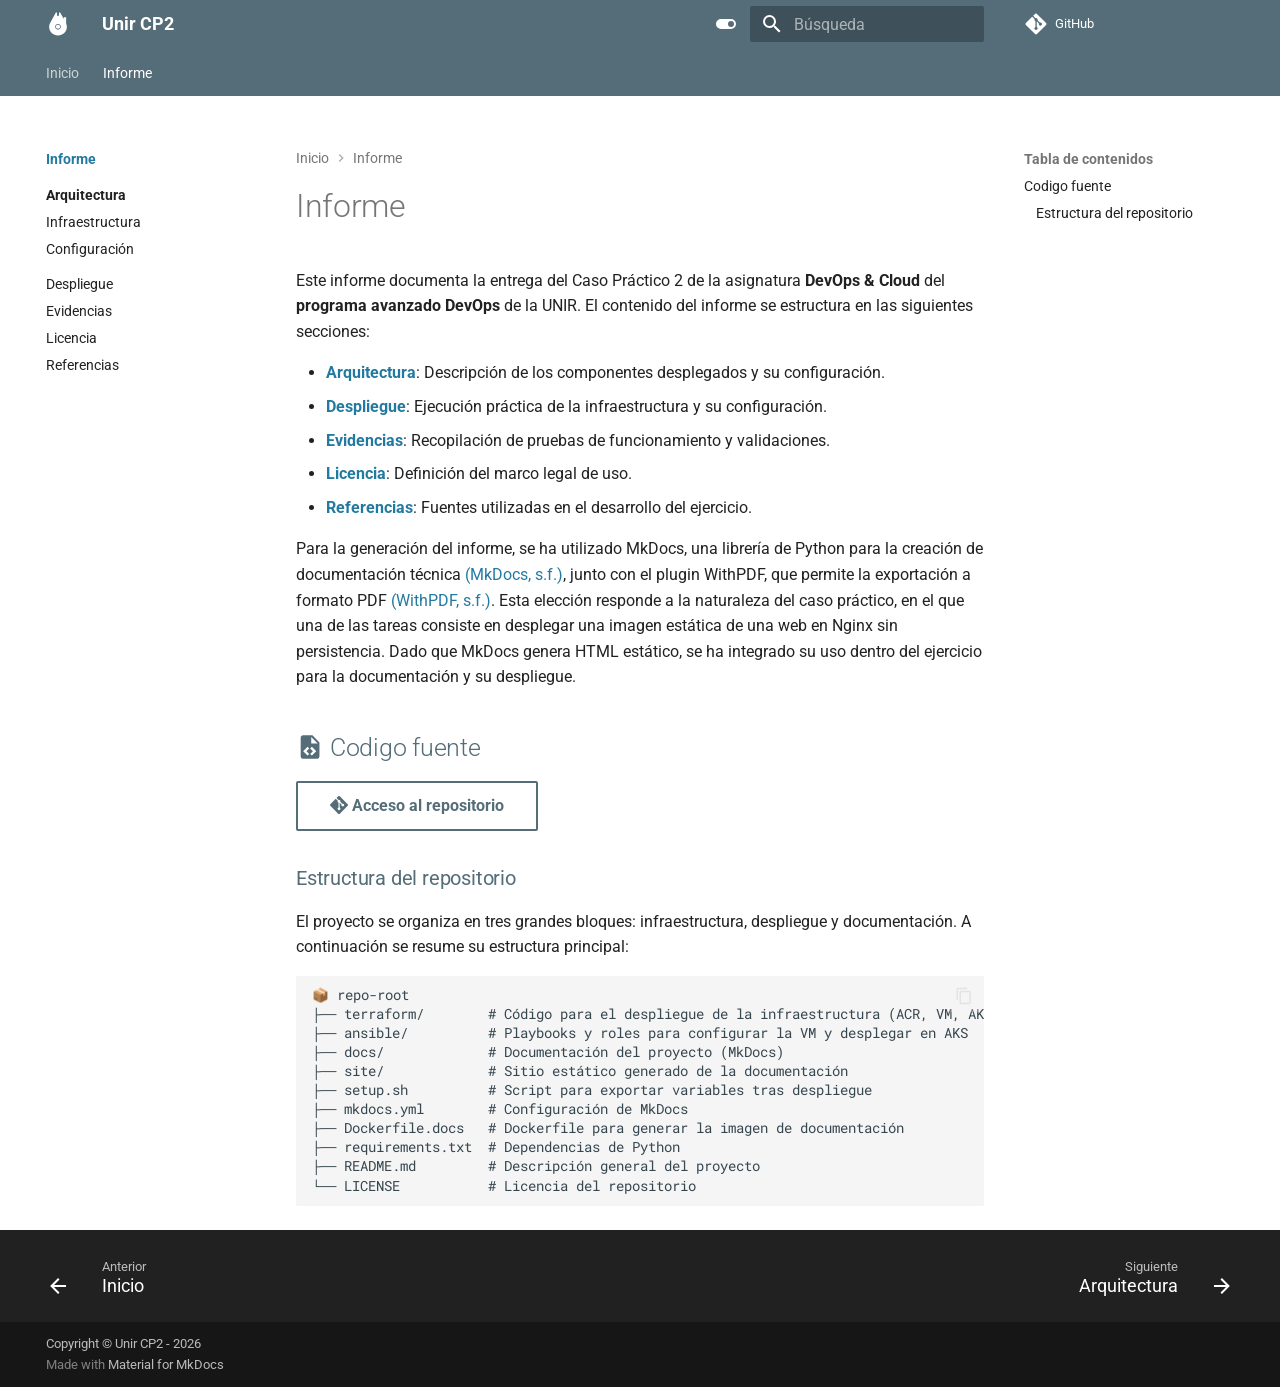
==== commit c4c92038: "Deployed 7a4caf1 with MkDocs version: 1.6.1" ====
--- a/informe/index.html
+++ b/informe/index.html
@@ -197,7 +197,7 @@
     
     
       <div class="md-header__source">
-        <a href="https://github.com/darioreyesr25/unir-cp2" title="Ir al repositorio" class="md-source" data-md-component="source">
+        <a href="https://github.com/darioreyesr25/unir-cp2-main" title="Ir al repositorio" class="md-source" data-md-component="source">
   <div class="md-source__icon md-icon">
     
     <svg xmlns="http://www.w3.org/2000/svg" viewBox="0 0 448 512"><!--! Font Awesome Free 7.1.0 by @fontawesome - https://fontawesome.com License - https://fontawesome.com/license/free (Icons: CC BY 4.0, Fonts: SIL OFL 1.1, Code: MIT License) Copyright 2025 Fonticons, Inc.--><path d="M439.6 236.1 244 40.5c-5.4-5.5-12.8-8.5-20.4-8.5s-15 3-20.4 8.4L162.5 81l51.5 51.5c27.1-9.1 52.7 16.8 43.4 43.7l49.7 49.7c34.2-11.8 61.2 31 35.5 56.7-26.5 26.5-70.2-2.9-56-37.3L240.3 199v121.9c25.3 12.5 22.3 41.8 9.1 55-6.4 6.4-15.2 10.1-24.3 10.1s-17.8-3.6-24.3-10.1c-17.6-17.6-11.1-46.9 11.2-56v-123c-20.8-8.5-24.6-30.7-18.6-45L142.6 101 8.5 235.1C3 240.6 0 247.9 0 255.5s3 15 8.5 20.4l195.6 195.7c5.4 5.4 12.7 8.4 20.4 8.4s15-3 20.4-8.4l194.7-194.7c5.4-5.4 8.4-12.8 8.4-20.4s-3-15-8.4-20.4"/></svg>
@@ -296,7 +296,7 @@
   </label>
   
     <div class="md-nav__source">
-      <a href="https://github.com/darioreyesr25/unir-cp2" title="Ir al repositorio" class="md-source" data-md-component="source">
+      <a href="https://github.com/darioreyesr25/unir-cp2-main" title="Ir al repositorio" class="md-source" data-md-component="source">
   <div class="md-source__icon md-icon">
     
     <svg xmlns="http://www.w3.org/2000/svg" viewBox="0 0 448 512"><!--! Font Awesome Free 7.1.0 by @fontawesome - https://fontawesome.com License - https://fontawesome.com/license/free (Icons: CC BY 4.0, Fonts: SIL OFL 1.1, Code: MIT License) Copyright 2025 Fonticons, Inc.--><path d="M439.6 236.1 244 40.5c-5.4-5.5-12.8-8.5-20.4-8.5s-15 3-20.4 8.4L162.5 81l51.5 51.5c27.1-9.1 52.7 16.8 43.4 43.7l49.7 49.7c34.2-11.8 61.2 31 35.5 56.7-26.5 26.5-70.2-2.9-56-37.3L240.3 199v121.9c25.3 12.5 22.3 41.8 9.1 55-6.4 6.4-15.2 10.1-24.3 10.1s-17.8-3.6-24.3-10.1c-17.6-17.6-11.1-46.9 11.2-56v-123c-20.8-8.5-24.6-30.7-18.6-45L142.6 101 8.5 235.1C3 240.6 0 247.9 0 255.5s3 15 8.5 20.4l195.6 195.7c5.4 5.4 12.7 8.4 20.4 8.4s15-3 20.4-8.4l194.7-194.7c5.4-5.4 8.4-12.8 8.4-20.4s-3-15-8.4-20.4"/></svg>
@@ -806,7 +806,7 @@
 </ul>
 <p>Para la generación del informe, se ha utilizado MkDocs, una librería de Python para la creación de documentación técnica <a href="referencias/#herramientas-usadas">(MkDocs, s.f.)</a>, junto con el plugin WithPDF, que permite la exportación a formato PDF <a href="referencias/#herramientas-usadas">(WithPDF, s.f.)</a>. Esta elección responde a la naturaleza del caso práctico, en el que una de las tareas consiste en desplegar una imagen estática de una web en Nginx sin persistencia. Dado que MkDocs genera HTML estático, se ha integrado su uso dentro del ejercicio para la documentación y su despliegue.</p>
 <h2 id="codigo-fuente"><span class="twemoji"><svg xmlns="http://www.w3.org/2000/svg" viewBox="0 0 24 24"><path d="M13 9h5.5L13 3.5zM6 2h8l6 6v12a2 2 0 0 1-2 2H6a2 2 0 0 1-2-2V4c0-1.11.89-2 2-2m.12 13.5 3.74 3.74 1.42-1.41-2.33-2.33 2.33-2.33-1.42-1.41zm11.16 0-3.74-3.74-1.42 1.41 2.33 2.33-2.33 2.33 1.42 1.41z"/></svg></span> Codigo fuente<a class="headerlink" href="#codigo-fuente" title="Permanent link">&para;</a></h2>
-<p><a class="md-button" href="https://github.com/darioreyesr25/unir-cp2"><span class="twemoji"><svg xmlns="http://www.w3.org/2000/svg" viewBox="0 0 24 24"><path d="M23.546 10.93 13.067.452a1.55 1.55 0 0 0-2.188 0L8.708 2.627l2.76 2.76a1.838 1.838 0 0 1 2.327 2.341l2.658 2.66a1.838 1.838 0 0 1 1.9 3.039 1.837 1.837 0 0 1-2.6 0 1.85 1.85 0 0 1-.404-1.996L12.86 8.955v6.525c.176.086.342.203.488.348a1.85 1.85 0 0 1 0 2.6 1.844 1.844 0 0 1-2.609 0 1.834 1.834 0 0 1 0-2.598c.182-.18.387-.316.605-.406V8.835a1.834 1.834 0 0 1-.996-2.41L7.636 3.7.45 10.881c-.6.605-.6 1.584 0 2.189l10.48 10.477a1.545 1.545 0 0 0 2.186 0l10.43-10.43a1.544 1.544 0 0 0 0-2.187"/></svg></span> Acceso al repositorio</a></p>
+<p><a class="md-button" href="https://github.com/darioreyesr25/unir-cp2-main.git"><span class="twemoji"><svg xmlns="http://www.w3.org/2000/svg" viewBox="0 0 24 24"><path d="M23.546 10.93 13.067.452a1.55 1.55 0 0 0-2.188 0L8.708 2.627l2.76 2.76a1.838 1.838 0 0 1 2.327 2.341l2.658 2.66a1.838 1.838 0 0 1 1.9 3.039 1.837 1.837 0 0 1-2.6 0 1.85 1.85 0 0 1-.404-1.996L12.86 8.955v6.525c.176.086.342.203.488.348a1.85 1.85 0 0 1 0 2.6 1.844 1.844 0 0 1-2.609 0 1.834 1.834 0 0 1 0-2.598c.182-.18.387-.316.605-.406V8.835a1.834 1.834 0 0 1-.996-2.41L7.636 3.7.45 10.881c-.6.605-.6 1.584 0 2.189l10.48 10.477a1.545 1.545 0 0 0 2.186 0l10.43-10.43a1.544 1.544 0 0 0 0-2.187"/></svg></span> Acceso al repositorio</a></p>
 <h3 id="estructura-del-repositorio">Estructura del repositorio<a class="headerlink" href="#estructura-del-repositorio" title="Permanent link">&para;</a></h3>
 <p>El proyecto se organiza en tres grandes bloques: infraestructura, despliegue y documentación. A continuación se resume su estructura principal:</p>
 <div class="highlight"><pre><span></span><code>📦 repo-root
--- a/assets/stylesheets/extra.css
+++ b/assets/stylesheets/extra.css
@@ -1,110 +1,110 @@
-/* Global CSS */
-
-[data-md-color-primary=blue-grey] {
-  --md-typeset-a-color: #227aa0; /* Change to your desired color */
-}
-
-/* All headers with same text color */
-h1, h2, h3, h4, h5, h6 {
-  color: var(--md-primary-fg-color);
-}
-
-.md-content img {
-  border: 1px solid #ddd; /* Light gray border */
-  border-radius: 4px; /* Optional: slightly rounded corners */
-}
-
-hr {
-  border: 0;
-  box-sizing: initial;
-  display: block;
-  height: 0.05rem;
-  overflow: visible;
-  padding: 0;
-  border-bottom: 0.05rem solid var(--md-default-fg-color--lightest);
-  display: flow-root;
-  margin: 2em 0;
-}
-
-.cita {
-  color: var(--md-primary-fg-color--light);
-  font-size: small;
-  margin-top: 0!important;
-  margin-bottom: 0!important;
-}
-  
-/* Classes to create grids and cards embeded in the markdown (extension md_in_html needed) */
-.cards {
-  justify-content: center;
-  display: grid;
-  grid-gap: 0.4rem;
-  margin: 0.5rem 0;
-}
-
-.row-2 {
-  grid-template-columns: repeat(2, minmax(8rem, 1fr));
-}
-
-.row-auto {
-  grid-template-columns: repeat(auto-fit, minmax(8rem, 1fr));
-}
-
-.cards ul {
-  display: contents!important;
-}
-
-.cards ul li {
-  list-style: none;
-  text-align: left;
-  padding: 0.8rem;
-  border: 0.05rem solid var(--md-default-fg-color--lightest);
-  border-radius: 0.1rem;
-  display: block;
-  transition: border .25s,box-shadow .25s;
-  height: 100%;
-  position: relative;
-}
-
-.cards p:nth-last-child(2) {
-  margin-bottom: 1rem;
-}
-
-.cards ul p:has(a) {
-  position: absolute;
-  bottom: 0;
-}
-
-.cards hr {
-  margin: 0.3rem 0;
-}
-
-.cards ul li:hover {
-  border-color: #0000;
-  box-shadow: var(--md-shadow-z2);
-}
-
-.grid {
-  grid-gap: 0.4rem;
-  display: grid;
-  margin: 1em 0;
-}
-
-.grid ul {
-  display: contents!important;
-  list-style: none;
-}
-
-.grid ul li a {
-  list-style: none;
-  text-align: left;
-  padding: 0.8rem;
-  border: 0.05rem solid var(--md-default-fg-color--lightest);
-  border-radius: 0.1rem;
-  display: block;
-  transition: border .25s, color .25s;
-}
-
-.grid ul li a:hover {
-  border-color: var(--md-accent-fg-color);
-  color: var(--md-accent-fg-color);
+/* Global CSS */
+
+[data-md-color-primary=blue-grey] {
+  --md-typeset-a-color: #227aa0; /* Change to your desired color */
+}
+
+/* All headers with same text color */
+h1, h2, h3, h4, h5, h6 {
+  color: var(--md-primary-fg-color);
+}
+
+.md-content img {
+  border: 1px solid #ddd; /* Light gray border */
+  border-radius: 4px; /* Optional: slightly rounded corners */
+}
+
+hr {
+  border: 0;
+  box-sizing: initial;
+  display: block;
+  height: 0.05rem;
+  overflow: visible;
+  padding: 0;
+  border-bottom: 0.05rem solid var(--md-default-fg-color--lightest);
+  display: flow-root;
+  margin: 2em 0;
+}
+
+.cita {
+  color: var(--md-primary-fg-color--light);
+  font-size: small;
+  margin-top: 0!important;
+  margin-bottom: 0!important;
+}
+  
+/* Classes to create grids and cards embeded in the markdown (extension md_in_html needed) */
+.cards {
+  justify-content: center;
+  display: grid;
+  grid-gap: 0.4rem;
+  margin: 0.5rem 0;
+}
+
+.row-2 {
+  grid-template-columns: repeat(2, minmax(8rem, 1fr));
+}
+
+.row-auto {
+  grid-template-columns: repeat(auto-fit, minmax(8rem, 1fr));
+}
+
+.cards ul {
+  display: contents!important;
+}
+
+.cards ul li {
+  list-style: none;
+  text-align: left;
+  padding: 0.8rem;
+  border: 0.05rem solid var(--md-default-fg-color--lightest);
+  border-radius: 0.1rem;
+  display: block;
+  transition: border .25s,box-shadow .25s;
+  height: 100%;
+  position: relative;
+}
+
+.cards p:nth-last-child(2) {
+  margin-bottom: 1rem;
+}
+
+.cards ul p:has(a) {
+  position: absolute;
+  bottom: 0;
+}
+
+.cards hr {
+  margin: 0.3rem 0;
+}
+
+.cards ul li:hover {
+  border-color: #0000;
+  box-shadow: var(--md-shadow-z2);
+}
+
+.grid {
+  grid-gap: 0.4rem;
+  display: grid;
+  margin: 1em 0;
+}
+
+.grid ul {
+  display: contents!important;
+  list-style: none;
+}
+
+.grid ul li a {
+  list-style: none;
+  text-align: left;
+  padding: 0.8rem;
+  border: 0.05rem solid var(--md-default-fg-color--lightest);
+  border-radius: 0.1rem;
+  display: block;
+  transition: border .25s, color .25s;
+}
+
+.grid ul li a:hover {
+  border-color: var(--md-accent-fg-color);
+  color: var(--md-accent-fg-color);
 }
--- a/assets/stylesheets/pdf-custom.css
+++ b/assets/stylesheets/pdf-custom.css
@@ -1,39 +1,39 @@
-/* Apply styles ONLY when exporting to PDF */
-@media print {
-    /* Softer blue lines for PDF */
-    hr, .md-typeset hr {
-        border-color: #607c8a !important;
-    }
-
-    /* Borders under H1, H2, H3 only in PDF */
-    h1, h2, h3 {
-        color:#546d78 !important;
-        border-color: #546d78 !important;
-    }
-
-    /* Cover Page Title and Subtitle */
-    .cover-title {
-        color: #546d78 !important;
-    }
-    /* Center all images in the PDF */
-    img {
-        display: block;
-        margin: 0 auto;
-        max-height: 350px;
-    }
-    ol, li, p, details, pre, img {
-        break-inside: auto !important;
-        page-break-inside: auto !important;
-    }
-    /* Hide icons in index */
-    .md-nav__icon {
-        display: none !important;
-    }
-}
-
-/* Show the PNG version only in PDF */
-@media screen {
-    .only-pdf {
-        display: none !important;
-    }
+/* Apply styles ONLY when exporting to PDF */
+@media print {
+    /* Softer blue lines for PDF */
+    hr, .md-typeset hr {
+        border-color: #607c8a !important;
+    }
+
+    /* Borders under H1, H2, H3 only in PDF */
+    h1, h2, h3 {
+        color:#546d78 !important;
+        border-color: #546d78 !important;
+    }
+
+    /* Cover Page Title and Subtitle */
+    .cover-title {
+        color: #546d78 !important;
+    }
+    /* Center all images in the PDF */
+    img {
+        display: block;
+        margin: 0 auto;
+        max-height: 350px;
+    }
+    ol, li, p, details, pre, img {
+        break-inside: auto !important;
+        page-break-inside: auto !important;
+    }
+    /* Hide icons in index */
+    .md-nav__icon {
+        display: none !important;
+    }
+}
+
+/* Show the PNG version only in PDF */
+@media screen {
+    .only-pdf {
+        display: none !important;
+    }
 }
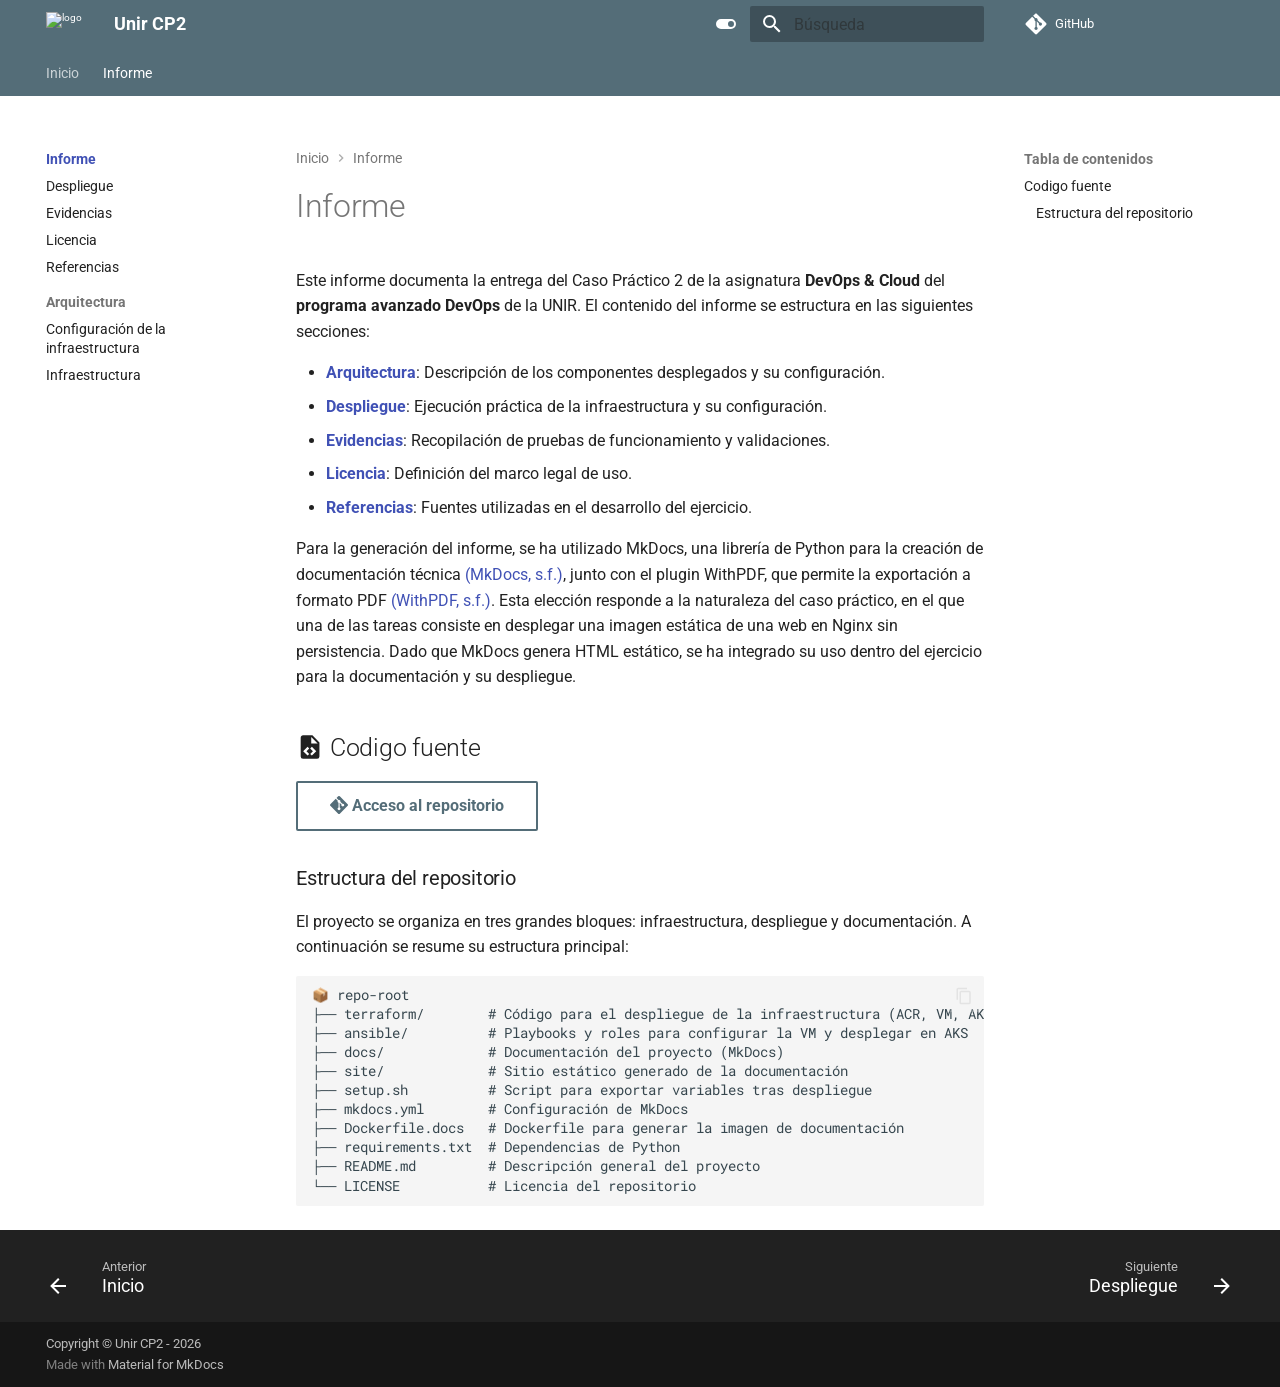
==== commit d7b3f78d: "Deployed 205d7ce with MkDocs version: 1.6.1" ====
--- a/informe/index.html
+++ b/informe/index.html
@@ -16,7 +16,7 @@
         <link rel="prev" href="..">
       
       
-        <link rel="next" href="arquitectura/">
+        <link rel="next" href="despliegue/">
       
       
         
@@ -424,12 +424,120 @@
   
   
   
-    
-    
-      
-        
-          
-        
+    <li class="md-nav__item">
+      <a href="despliegue/" class="md-nav__link">
+        
+  
+  
+  <span class="md-ellipsis">
+    
+  
+    Despliegue
+  
+
+    
+  </span>
+  
+  
+
+      </a>
+    </li>
+  
+
+              
+            
+              
+                
+  
+  
+  
+  
+    <li class="md-nav__item">
+      <a href="evidencias/" class="md-nav__link">
+        
+  
+  
+  <span class="md-ellipsis">
+    
+  
+    Evidencias
+  
+
+    
+  </span>
+  
+  
+
+      </a>
+    </li>
+  
+
+              
+            
+              
+                
+  
+  
+  
+  
+    <li class="md-nav__item">
+      <a href="licencia/" class="md-nav__link">
+        
+  
+  
+  <span class="md-ellipsis">
+    
+  
+    Licencia
+  
+
+    
+  </span>
+  
+  
+
+      </a>
+    </li>
+  
+
+              
+            
+              
+                
+  
+  
+  
+  
+    <li class="md-nav__item">
+      <a href="referencias/" class="md-nav__link">
+        
+  
+  
+  <span class="md-ellipsis">
+    
+  
+    Referencias
+  
+
+    
+  </span>
+  
+  
+
+      </a>
+    </li>
+  
+
+              
+            
+              
+                
+  
+  
+  
+  
+    
+    
       
         
       
@@ -451,12 +559,11 @@
       
         
         
-        <input class="md-nav__toggle md-toggle " type="checkbox" id="__nav_2_2" >
-        
-          
-          <div class="md-nav__link md-nav__container">
-            <a href="arquitectura/" class="md-nav__link ">
-              
+        <input class="md-nav__toggle md-toggle " type="checkbox" id="__nav_2_6" >
+        
+          
+          <label class="md-nav__link" for="__nav_2_6" id="__nav_2_6_label" tabindex="">
+            
   
   
   <span class="md-ellipsis">
@@ -470,17 +577,11 @@
   
   
 
-            </a>
-            
-              
-              <label class="md-nav__link " for="__nav_2_2" id="__nav_2_2_label" tabindex="">
-                <span class="md-nav__icon md-icon"></span>
-              </label>
-            
-          </div>
-        
-        <nav class="md-nav" data-md-level="2" aria-labelledby="__nav_2_2_label" aria-expanded="false">
-          <label class="md-nav__title" for="__nav_2_2">
+            <span class="md-nav__icon md-icon"></span>
+          </label>
+        
+        <nav class="md-nav" data-md-level="2" aria-labelledby="__nav_2_6_label" aria-expanded="false">
+          <label class="md-nav__title" for="__nav_2_6">
             <span class="md-nav__icon md-icon"></span>
             
   
@@ -491,6 +592,32 @@
           <ul class="md-nav__list" data-md-scrollfix>
             
               
+                
+  
+  
+  
+  
+    <li class="md-nav__item">
+      <a href="arquitectura/configuracion/" class="md-nav__link">
+        
+  
+  
+  <span class="md-ellipsis">
+    
+  
+    Configuración de la infraestructura
+  
+
+    
+  </span>
+  
+  
+
+      </a>
+    </li>
+  
+
+              
             
               
                 
@@ -520,149 +647,9 @@
 
               
             
-              
-                
-  
-  
-  
-  
-    <li class="md-nav__item">
-      <a href="arquitectura/configuracion/" class="md-nav__link">
-        
-  
-  
-  <span class="md-ellipsis">
-    
-  
-    Configuración
-  
-
-    
-  </span>
-  
-  
-
-      </a>
-    </li>
-  
-
-              
-            
           </ul>
         </nav>
       
-    </li>
-  
-
-              
-            
-              
-                
-  
-  
-  
-  
-    <li class="md-nav__item">
-      <a href="despliegue/" class="md-nav__link">
-        
-  
-  
-  <span class="md-ellipsis">
-    
-  
-    Despliegue
-  
-
-    
-  </span>
-  
-  
-
-      </a>
-    </li>
-  
-
-              
-            
-              
-                
-  
-  
-  
-  
-    <li class="md-nav__item">
-      <a href="evidencias/" class="md-nav__link">
-        
-  
-  
-  <span class="md-ellipsis">
-    
-  
-    Evidencias
-  
-
-    
-  </span>
-  
-  
-
-      </a>
-    </li>
-  
-
-              
-            
-              
-                
-  
-  
-  
-  
-    <li class="md-nav__item">
-      <a href="licencia/" class="md-nav__link">
-        
-  
-  
-  <span class="md-ellipsis">
-    
-  
-    Licencia
-  
-
-    
-  </span>
-  
-  
-
-      </a>
-    </li>
-  
-
-              
-            
-              
-                
-  
-  
-  
-  
-    <li class="md-nav__item">
-      <a href="referencias/" class="md-nav__link">
-        
-  
-  
-  <span class="md-ellipsis">
-    
-  
-    Referencias
-  
-
-    
-  </span>
-  
-  
-
-      </a>
     </li>
   
 
@@ -798,7 +785,7 @@
 <h1 id="informe">Informe<a class="headerlink" href="#informe" title="Permanent link">&para;</a></h1>
 <p>Este informe documenta la entrega del Caso Práctico 2 de la asignatura <strong>DevOps &amp; Cloud</strong> del <strong>programa avanzado DevOps</strong> de la UNIR. El contenido del informe se estructura en las siguientes secciones:  </p>
 <ul>
-<li><strong><a href="arquitectura/">Arquitectura</a></strong>: Descripción de los componentes desplegados y su configuración.  </li>
+<li><strong><a href="./arquitectura/index.md">Arquitectura</a></strong>: Descripción de los componentes desplegados y su configuración.  </li>
 <li><strong><a href="despliegue/">Despliegue</a></strong>: Ejecución práctica de la infraestructura y su configuración.  </li>
 <li><strong><a href="evidencias/">Evidencias</a></strong>: Recopilación de pruebas de funcionamiento y validaciones.  </li>
 <li><strong><a href="licencia/">Licencia</a></strong>: Definición del marco legal de uso.  </li>
@@ -875,13 +862,13 @@
         
         
           
-          <a href="arquitectura/" class="md-footer__link md-footer__link--next" aria-label="Siguiente: Arquitectura">
+          <a href="despliegue/" class="md-footer__link md-footer__link--next" aria-label="Siguiente: Despliegue">
             <div class="md-footer__title">
               <span class="md-footer__direction">
                 Siguiente
               </span>
               <div class="md-ellipsis">
-                Arquitectura
+                Despliegue
               </div>
             </div>
             <div class="md-footer__button md-icon">
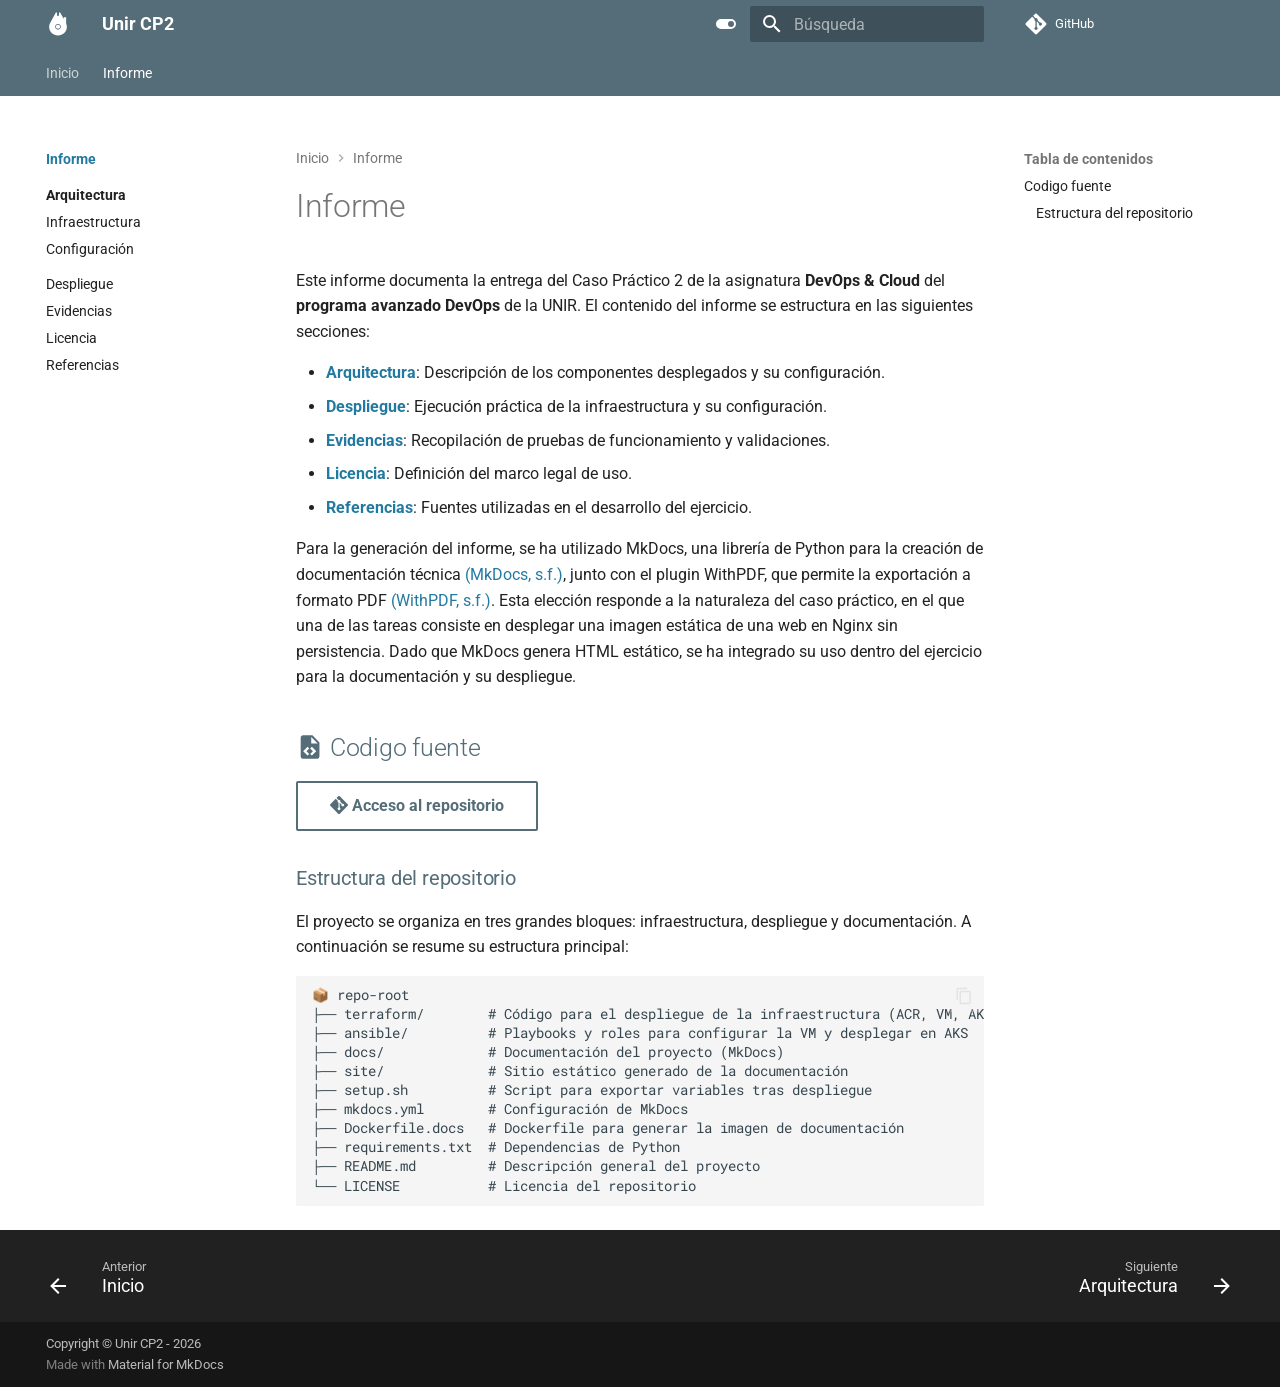
==== commit 6eb77baf: "update main" ====
--- a/informe/index.html
+++ b/informe/index.html
@@ -16,7 +16,7 @@
         <link rel="prev" href="..">
       
       
-        <link rel="next" href="despliegue/">
+        <link rel="next" href="arquitectura/">
       
       
         
@@ -424,6 +424,144 @@
   
   
   
+    
+    
+      
+        
+          
+        
+      
+        
+      
+        
+      
+    
+    
+    
+      
+      
+        
+          
+          
+        
+      
+    
+    
+    <li class="md-nav__item md-nav__item--section md-nav__item--nested">
+      
+        
+        
+        <input class="md-nav__toggle md-toggle " type="checkbox" id="__nav_2_2" >
+        
+          
+          <div class="md-nav__link md-nav__container">
+            <a href="arquitectura/" class="md-nav__link ">
+              
+  
+  
+  <span class="md-ellipsis">
+    
+  
+    Arquitectura
+  
+
+    
+  </span>
+  
+  
+
+            </a>
+            
+              
+              <label class="md-nav__link " for="__nav_2_2" id="__nav_2_2_label" tabindex="">
+                <span class="md-nav__icon md-icon"></span>
+              </label>
+            
+          </div>
+        
+        <nav class="md-nav" data-md-level="2" aria-labelledby="__nav_2_2_label" aria-expanded="false">
+          <label class="md-nav__title" for="__nav_2_2">
+            <span class="md-nav__icon md-icon"></span>
+            
+  
+    Arquitectura
+  
+
+          </label>
+          <ul class="md-nav__list" data-md-scrollfix>
+            
+              
+            
+              
+                
+  
+  
+  
+  
+    <li class="md-nav__item">
+      <a href="arquitectura/infraestructura/" class="md-nav__link">
+        
+  
+  
+  <span class="md-ellipsis">
+    
+  
+    Infraestructura
+  
+
+    
+  </span>
+  
+  
+
+      </a>
+    </li>
+  
+
+              
+            
+              
+                
+  
+  
+  
+  
+    <li class="md-nav__item">
+      <a href="arquitectura/configuracion/" class="md-nav__link">
+        
+  
+  
+  <span class="md-ellipsis">
+    
+  
+    Configuración
+  
+
+    
+  </span>
+  
+  
+
+      </a>
+    </li>
+  
+
+              
+            
+          </ul>
+        </nav>
+      
+    </li>
+  
+
+              
+            
+              
+                
+  
+  
+  
+  
     <li class="md-nav__item">
       <a href="despliegue/" class="md-nav__link">
         
@@ -525,131 +663,6 @@
   
 
       </a>
-    </li>
-  
-
-              
-            
-              
-                
-  
-  
-  
-  
-    
-    
-      
-        
-      
-        
-      
-    
-    
-    
-      
-      
-        
-          
-          
-        
-      
-    
-    
-    <li class="md-nav__item md-nav__item--section md-nav__item--nested">
-      
-        
-        
-        <input class="md-nav__toggle md-toggle " type="checkbox" id="__nav_2_6" >
-        
-          
-          <label class="md-nav__link" for="__nav_2_6" id="__nav_2_6_label" tabindex="">
-            
-  
-  
-  <span class="md-ellipsis">
-    
-  
-    Arquitectura
-  
-
-    
-  </span>
-  
-  
-
-            <span class="md-nav__icon md-icon"></span>
-          </label>
-        
-        <nav class="md-nav" data-md-level="2" aria-labelledby="__nav_2_6_label" aria-expanded="false">
-          <label class="md-nav__title" for="__nav_2_6">
-            <span class="md-nav__icon md-icon"></span>
-            
-  
-    Arquitectura
-  
-
-          </label>
-          <ul class="md-nav__list" data-md-scrollfix>
-            
-              
-                
-  
-  
-  
-  
-    <li class="md-nav__item">
-      <a href="arquitectura/configuracion/" class="md-nav__link">
-        
-  
-  
-  <span class="md-ellipsis">
-    
-  
-    Configuración de la infraestructura
-  
-
-    
-  </span>
-  
-  
-
-      </a>
-    </li>
-  
-
-              
-            
-              
-                
-  
-  
-  
-  
-    <li class="md-nav__item">
-      <a href="arquitectura/infraestructura/" class="md-nav__link">
-        
-  
-  
-  <span class="md-ellipsis">
-    
-  
-    Infraestructura
-  
-
-    
-  </span>
-  
-  
-
-      </a>
-    </li>
-  
-
-              
-            
-          </ul>
-        </nav>
-      
     </li>
   
 
@@ -785,7 +798,7 @@
 <h1 id="informe">Informe<a class="headerlink" href="#informe" title="Permanent link">&para;</a></h1>
 <p>Este informe documenta la entrega del Caso Práctico 2 de la asignatura <strong>DevOps &amp; Cloud</strong> del <strong>programa avanzado DevOps</strong> de la UNIR. El contenido del informe se estructura en las siguientes secciones:  </p>
 <ul>
-<li><strong><a href="./arquitectura/index.md">Arquitectura</a></strong>: Descripción de los componentes desplegados y su configuración.  </li>
+<li><strong><a href="arquitectura/">Arquitectura</a></strong>: Descripción de los componentes desplegados y su configuración.  </li>
 <li><strong><a href="despliegue/">Despliegue</a></strong>: Ejecución práctica de la infraestructura y su configuración.  </li>
 <li><strong><a href="evidencias/">Evidencias</a></strong>: Recopilación de pruebas de funcionamiento y validaciones.  </li>
 <li><strong><a href="licencia/">Licencia</a></strong>: Definición del marco legal de uso.  </li>
@@ -862,13 +875,13 @@
         
         
           
-          <a href="despliegue/" class="md-footer__link md-footer__link--next" aria-label="Siguiente: Despliegue">
+          <a href="arquitectura/" class="md-footer__link md-footer__link--next" aria-label="Siguiente: Arquitectura">
             <div class="md-footer__title">
               <span class="md-footer__direction">
                 Siguiente
               </span>
               <div class="md-ellipsis">
-                Despliegue
+                Arquitectura
               </div>
             </div>
             <div class="md-footer__button md-icon">
--- a/assets/stylesheets/extra.css
+++ b/assets/stylesheets/extra.css
@@ -0,0 +1,110 @@
+/* Global CSS */
+
+[data-md-color-primary=blue-grey] {
+  --md-typeset-a-color: #227aa0; /* Change to your desired color */
+}
+
+/* All headers with same text color */
+h1, h2, h3, h4, h5, h6 {
+  color: var(--md-primary-fg-color);
+}
+
+.md-content img {
+  border: 1px solid #ddd; /* Light gray border */
+  border-radius: 4px; /* Optional: slightly rounded corners */
+}
+
+hr {
+  border: 0;
+  box-sizing: initial;
+  display: block;
+  height: 0.05rem;
+  overflow: visible;
+  padding: 0;
+  border-bottom: 0.05rem solid var(--md-default-fg-color--lightest);
+  display: flow-root;
+  margin: 2em 0;
+}
+
+.cita {
+  color: var(--md-primary-fg-color--light);
+  font-size: small;
+  margin-top: 0!important;
+  margin-bottom: 0!important;
+}
+  
+/* Classes to create grids and cards embeded in the markdown (extension md_in_html needed) */
+.cards {
+  justify-content: center;
+  display: grid;
+  grid-gap: 0.4rem;
+  margin: 0.5rem 0;
+}
+
+.row-2 {
+  grid-template-columns: repeat(2, minmax(8rem, 1fr));
+}
+
+.row-auto {
+  grid-template-columns: repeat(auto-fit, minmax(8rem, 1fr));
+}
+
+.cards ul {
+  display: contents!important;
+}
+
+.cards ul li {
+  list-style: none;
+  text-align: left;
+  padding: 0.8rem;
+  border: 0.05rem solid var(--md-default-fg-color--lightest);
+  border-radius: 0.1rem;
+  display: block;
+  transition: border .25s,box-shadow .25s;
+  height: 100%;
+  position: relative;
+}
+
+.cards p:nth-last-child(2) {
+  margin-bottom: 1rem;
+}
+
+.cards ul p:has(a) {
+  position: absolute;
+  bottom: 0;
+}
+
+.cards hr {
+  margin: 0.3rem 0;
+}
+
+.cards ul li:hover {
+  border-color: #0000;
+  box-shadow: var(--md-shadow-z2);
+}
+
+.grid {
+  grid-gap: 0.4rem;
+  display: grid;
+  margin: 1em 0;
+}
+
+.grid ul {
+  display: contents!important;
+  list-style: none;
+}
+
+.grid ul li a {
+  list-style: none;
+  text-align: left;
+  padding: 0.8rem;
+  border: 0.05rem solid var(--md-default-fg-color--lightest);
+  border-radius: 0.1rem;
+  display: block;
+  transition: border .25s, color .25s;
+}
+
+.grid ul li a:hover {
+  border-color: var(--md-accent-fg-color);
+  color: var(--md-accent-fg-color);
+}
--- a/assets/stylesheets/pdf-custom.css
+++ b/assets/stylesheets/pdf-custom.css
@@ -0,0 +1,39 @@
+/* Apply styles ONLY when exporting to PDF */
+@media print {
+    /* Softer blue lines for PDF */
+    hr, .md-typeset hr {
+        border-color: #607c8a !important;
+    }
+
+    /* Borders under H1, H2, H3 only in PDF */
+    h1, h2, h3 {
+        color:#546d78 !important;
+        border-color: #546d78 !important;
+    }
+
+    /* Cover Page Title and Subtitle */
+    .cover-title {
+        color: #546d78 !important;
+    }
+    /* Center all images in the PDF */
+    img {
+        display: block;
+        margin: 0 auto;
+        max-height: 350px;
+    }
+    ol, li, p, details, pre, img {
+        break-inside: auto !important;
+        page-break-inside: auto !important;
+    }
+    /* Hide icons in index */
+    .md-nav__icon {
+        display: none !important;
+    }
+}
+
+/* Show the PNG version only in PDF */
+@media screen {
+    .only-pdf {
+        display: none !important;
+    }
+}
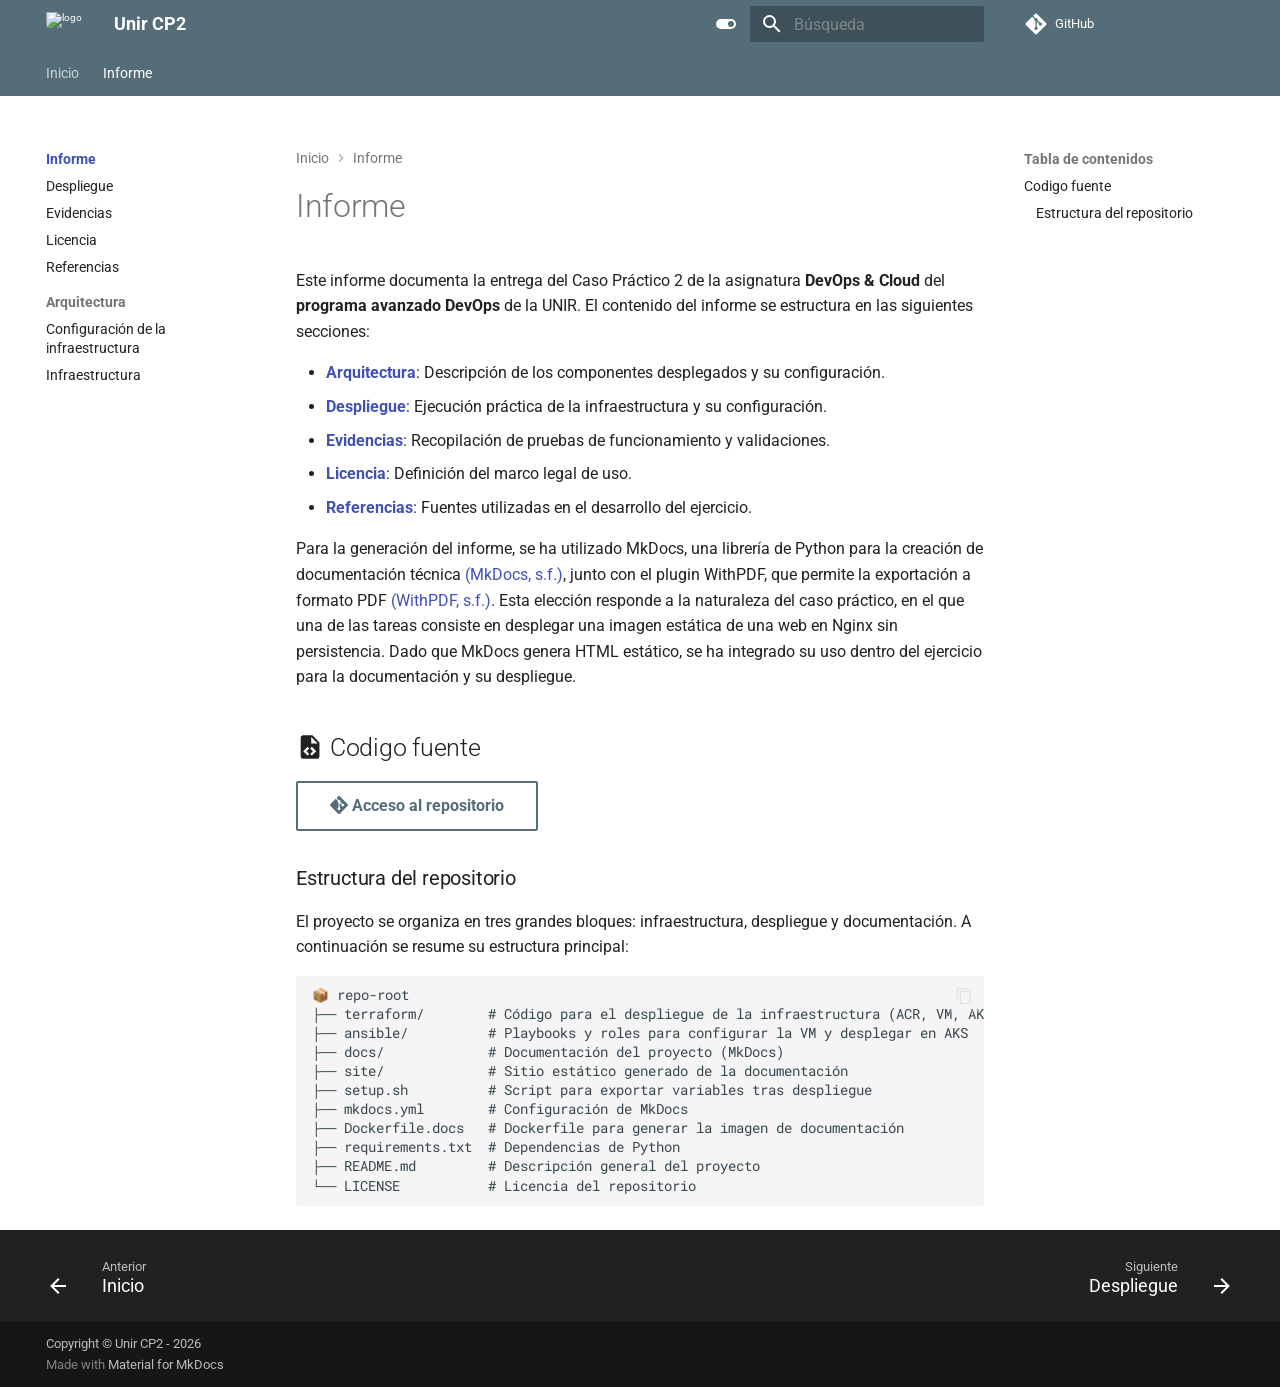
==== commit 0a5a6edc: "Publicar sitio MkDocs (2026-03-17T21:18-05:00)" ====
--- a/informe/index.html
+++ b/informe/index.html
@@ -16,7 +16,7 @@
         <link rel="prev" href="..">
       
       
-        <link rel="next" href="arquitectura/">
+        <link rel="next" href="despliegue/">
       
       
         
@@ -424,12 +424,120 @@
   
   
   
-    
-    
-      
-        
-          
-        
+    <li class="md-nav__item">
+      <a href="despliegue/" class="md-nav__link">
+        
+  
+  
+  <span class="md-ellipsis">
+    
+  
+    Despliegue
+  
+
+    
+  </span>
+  
+  
+
+      </a>
+    </li>
+  
+
+              
+            
+              
+                
+  
+  
+  
+  
+    <li class="md-nav__item">
+      <a href="evidencias/" class="md-nav__link">
+        
+  
+  
+  <span class="md-ellipsis">
+    
+  
+    Evidencias
+  
+
+    
+  </span>
+  
+  
+
+      </a>
+    </li>
+  
+
+              
+            
+              
+                
+  
+  
+  
+  
+    <li class="md-nav__item">
+      <a href="licencia/" class="md-nav__link">
+        
+  
+  
+  <span class="md-ellipsis">
+    
+  
+    Licencia
+  
+
+    
+  </span>
+  
+  
+
+      </a>
+    </li>
+  
+
+              
+            
+              
+                
+  
+  
+  
+  
+    <li class="md-nav__item">
+      <a href="referencias/" class="md-nav__link">
+        
+  
+  
+  <span class="md-ellipsis">
+    
+  
+    Referencias
+  
+
+    
+  </span>
+  
+  
+
+      </a>
+    </li>
+  
+
+              
+            
+              
+                
+  
+  
+  
+  
+    
+    
       
         
       
@@ -451,12 +559,11 @@
       
         
         
-        <input class="md-nav__toggle md-toggle " type="checkbox" id="__nav_2_2" >
-        
-          
-          <div class="md-nav__link md-nav__container">
-            <a href="arquitectura/" class="md-nav__link ">
-              
+        <input class="md-nav__toggle md-toggle " type="checkbox" id="__nav_2_6" >
+        
+          
+          <label class="md-nav__link" for="__nav_2_6" id="__nav_2_6_label" tabindex="">
+            
   
   
   <span class="md-ellipsis">
@@ -470,17 +577,11 @@
   
   
 
-            </a>
-            
-              
-              <label class="md-nav__link " for="__nav_2_2" id="__nav_2_2_label" tabindex="">
-                <span class="md-nav__icon md-icon"></span>
-              </label>
-            
-          </div>
-        
-        <nav class="md-nav" data-md-level="2" aria-labelledby="__nav_2_2_label" aria-expanded="false">
-          <label class="md-nav__title" for="__nav_2_2">
+            <span class="md-nav__icon md-icon"></span>
+          </label>
+        
+        <nav class="md-nav" data-md-level="2" aria-labelledby="__nav_2_6_label" aria-expanded="false">
+          <label class="md-nav__title" for="__nav_2_6">
             <span class="md-nav__icon md-icon"></span>
             
   
@@ -491,6 +592,32 @@
           <ul class="md-nav__list" data-md-scrollfix>
             
               
+                
+  
+  
+  
+  
+    <li class="md-nav__item">
+      <a href="arquitectura/configuracion/" class="md-nav__link">
+        
+  
+  
+  <span class="md-ellipsis">
+    
+  
+    Configuración de la infraestructura
+  
+
+    
+  </span>
+  
+  
+
+      </a>
+    </li>
+  
+
+              
             
               
                 
@@ -520,149 +647,9 @@
 
               
             
-              
-                
-  
-  
-  
-  
-    <li class="md-nav__item">
-      <a href="arquitectura/configuracion/" class="md-nav__link">
-        
-  
-  
-  <span class="md-ellipsis">
-    
-  
-    Configuración
-  
-
-    
-  </span>
-  
-  
-
-      </a>
-    </li>
-  
-
-              
-            
           </ul>
         </nav>
       
-    </li>
-  
-
-              
-            
-              
-                
-  
-  
-  
-  
-    <li class="md-nav__item">
-      <a href="despliegue/" class="md-nav__link">
-        
-  
-  
-  <span class="md-ellipsis">
-    
-  
-    Despliegue
-  
-
-    
-  </span>
-  
-  
-
-      </a>
-    </li>
-  
-
-              
-            
-              
-                
-  
-  
-  
-  
-    <li class="md-nav__item">
-      <a href="evidencias/" class="md-nav__link">
-        
-  
-  
-  <span class="md-ellipsis">
-    
-  
-    Evidencias
-  
-
-    
-  </span>
-  
-  
-
-      </a>
-    </li>
-  
-
-              
-            
-              
-                
-  
-  
-  
-  
-    <li class="md-nav__item">
-      <a href="licencia/" class="md-nav__link">
-        
-  
-  
-  <span class="md-ellipsis">
-    
-  
-    Licencia
-  
-
-    
-  </span>
-  
-  
-
-      </a>
-    </li>
-  
-
-              
-            
-              
-                
-  
-  
-  
-  
-    <li class="md-nav__item">
-      <a href="referencias/" class="md-nav__link">
-        
-  
-  
-  <span class="md-ellipsis">
-    
-  
-    Referencias
-  
-
-    
-  </span>
-  
-  
-
-      </a>
     </li>
   
 
@@ -798,7 +785,7 @@
 <h1 id="informe">Informe<a class="headerlink" href="#informe" title="Permanent link">&para;</a></h1>
 <p>Este informe documenta la entrega del Caso Práctico 2 de la asignatura <strong>DevOps &amp; Cloud</strong> del <strong>programa avanzado DevOps</strong> de la UNIR. El contenido del informe se estructura en las siguientes secciones:  </p>
 <ul>
-<li><strong><a href="arquitectura/">Arquitectura</a></strong>: Descripción de los componentes desplegados y su configuración.  </li>
+<li><strong><a href="./arquitectura/index.md">Arquitectura</a></strong>: Descripción de los componentes desplegados y su configuración.  </li>
 <li><strong><a href="despliegue/">Despliegue</a></strong>: Ejecución práctica de la infraestructura y su configuración.  </li>
 <li><strong><a href="evidencias/">Evidencias</a></strong>: Recopilación de pruebas de funcionamiento y validaciones.  </li>
 <li><strong><a href="licencia/">Licencia</a></strong>: Definición del marco legal de uso.  </li>
@@ -875,13 +862,13 @@
         
         
           
-          <a href="arquitectura/" class="md-footer__link md-footer__link--next" aria-label="Siguiente: Arquitectura">
+          <a href="despliegue/" class="md-footer__link md-footer__link--next" aria-label="Siguiente: Despliegue">
             <div class="md-footer__title">
               <span class="md-footer__direction">
                 Siguiente
               </span>
               <div class="md-ellipsis">
-                Arquitectura
+                Despliegue
               </div>
             </div>
             <div class="md-footer__button md-icon">
